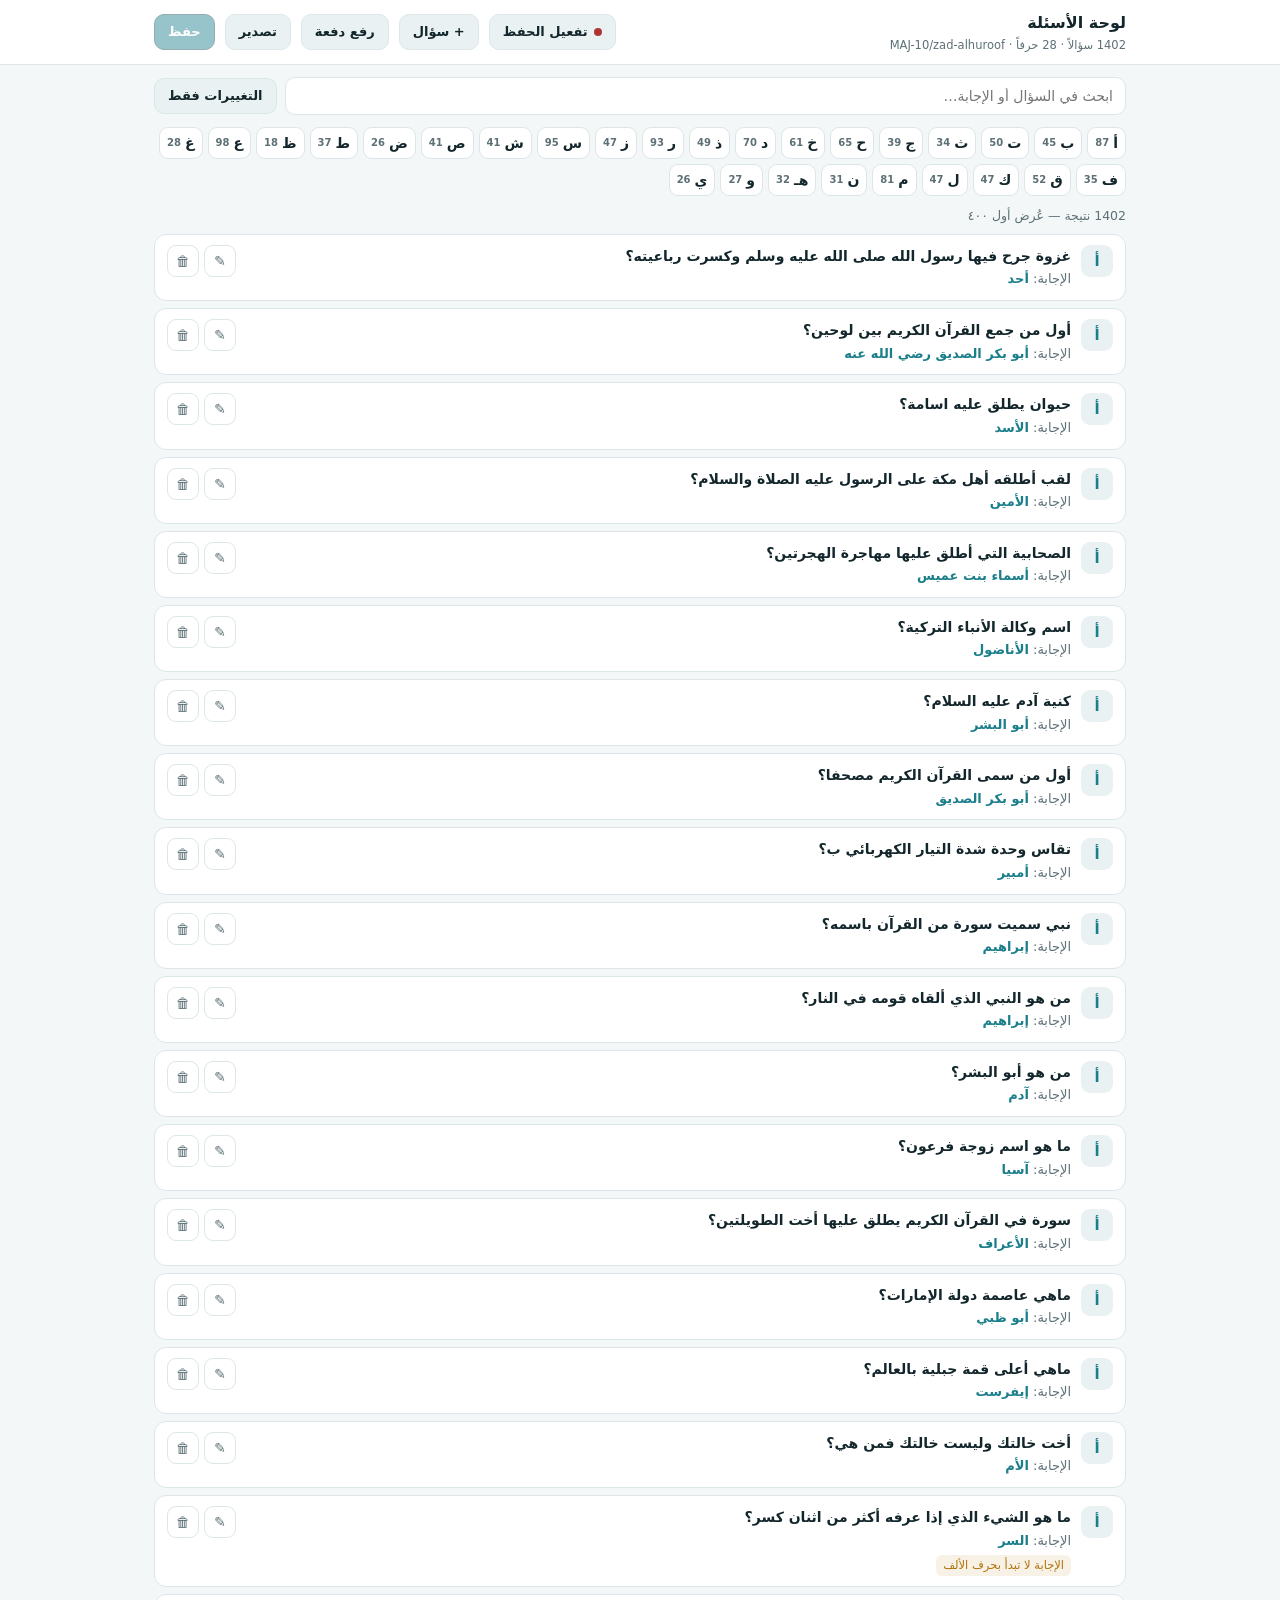
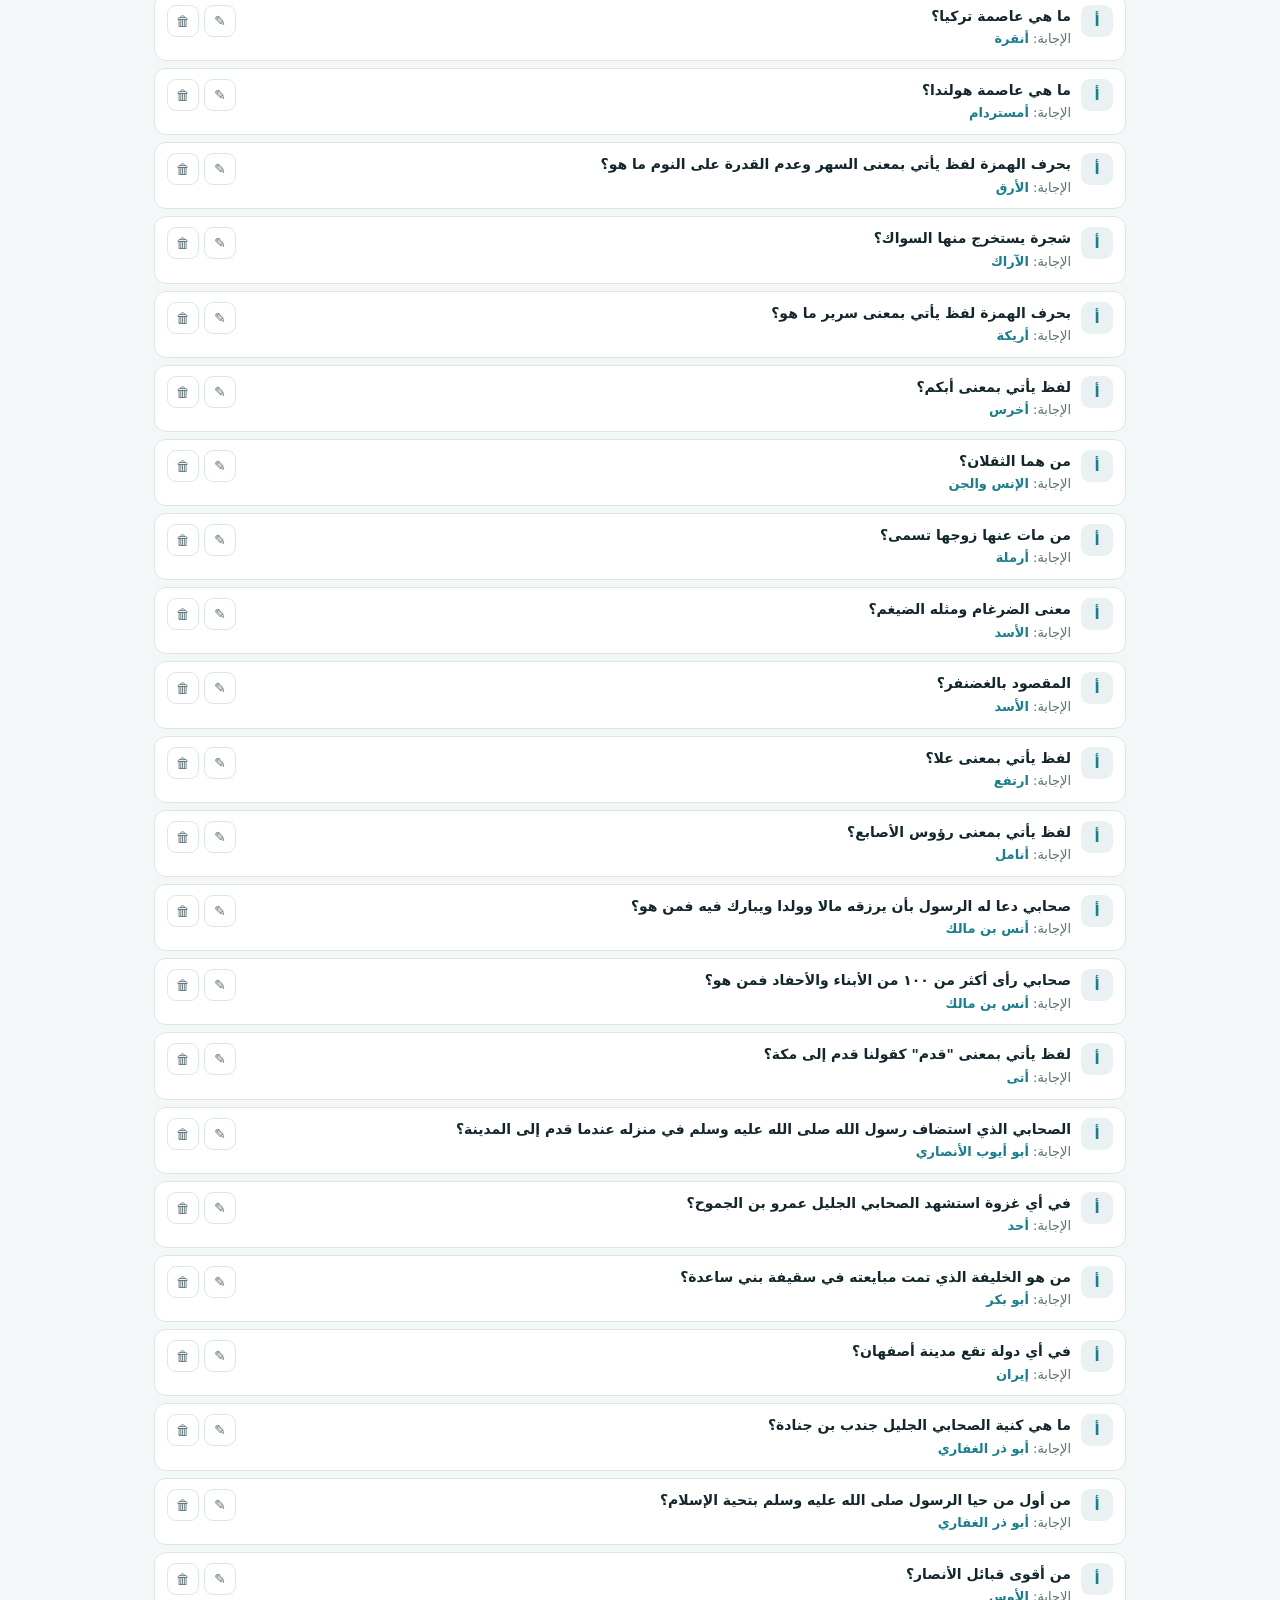
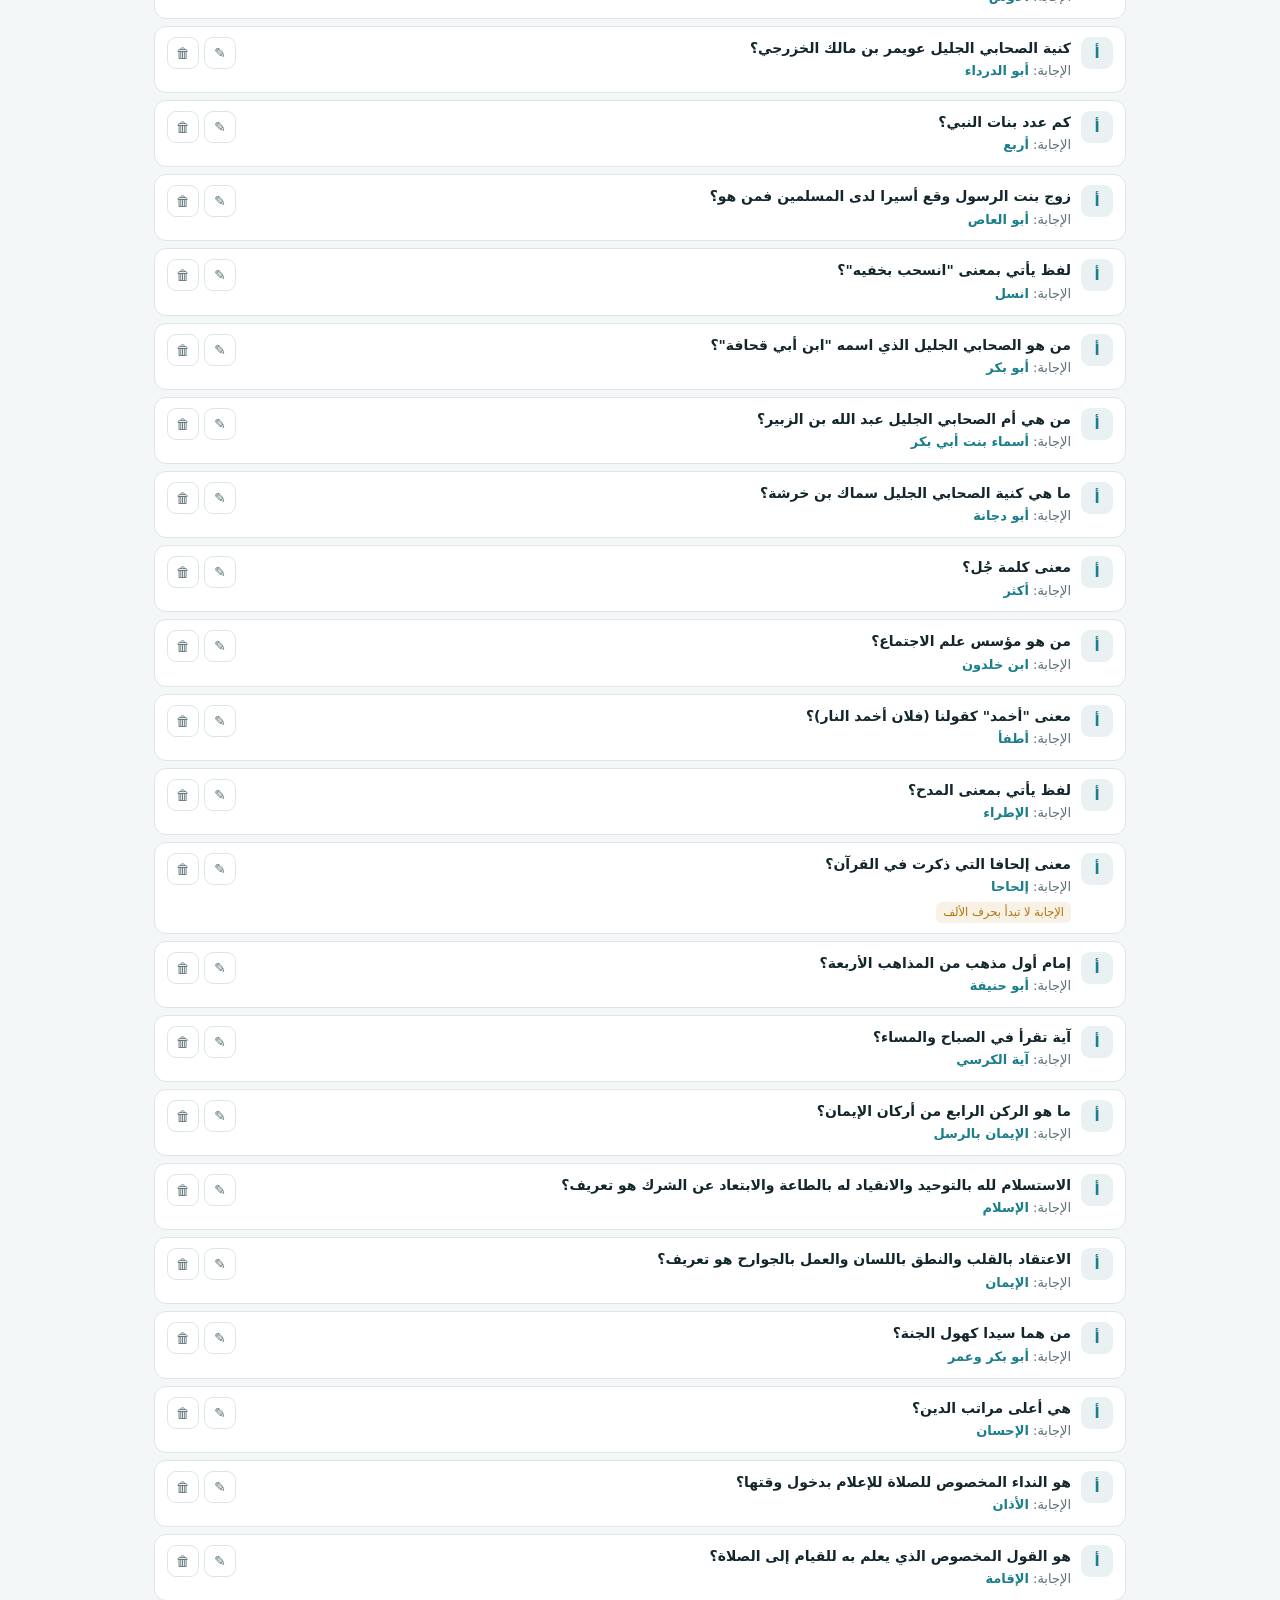
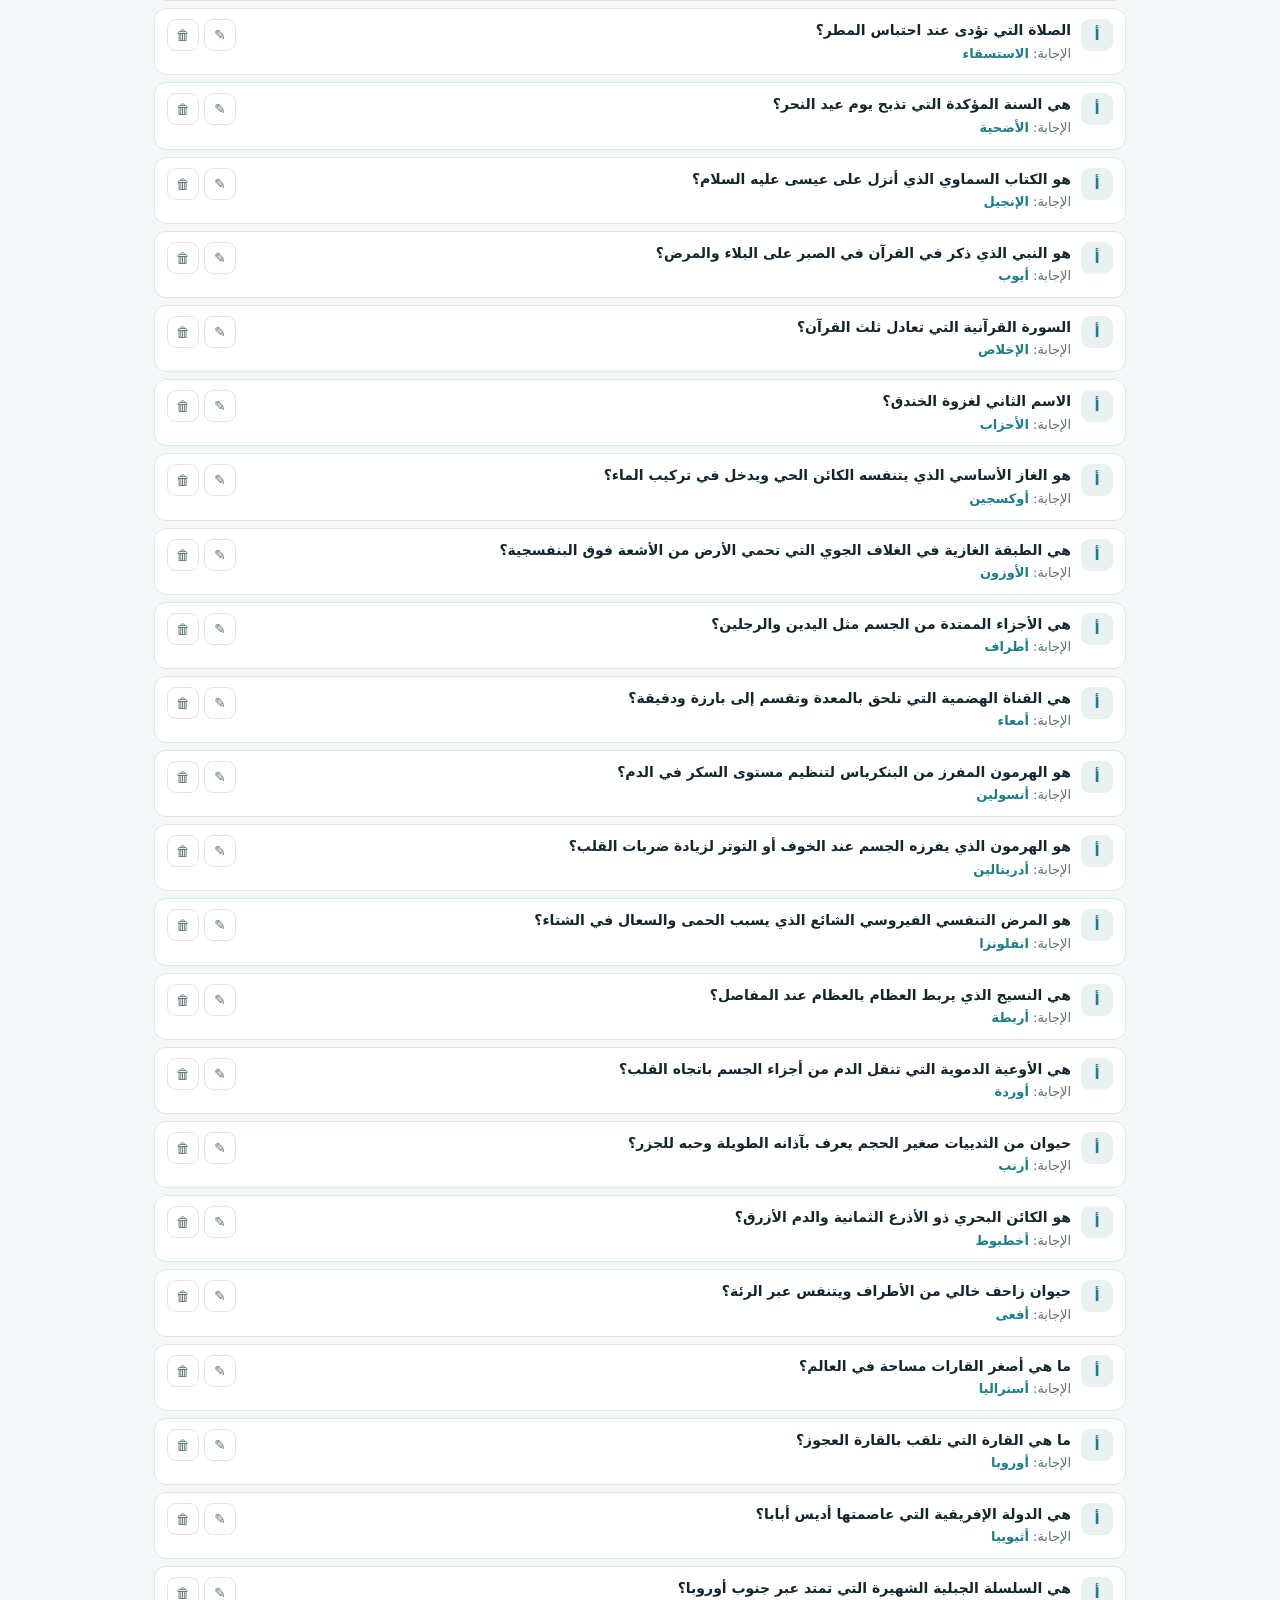
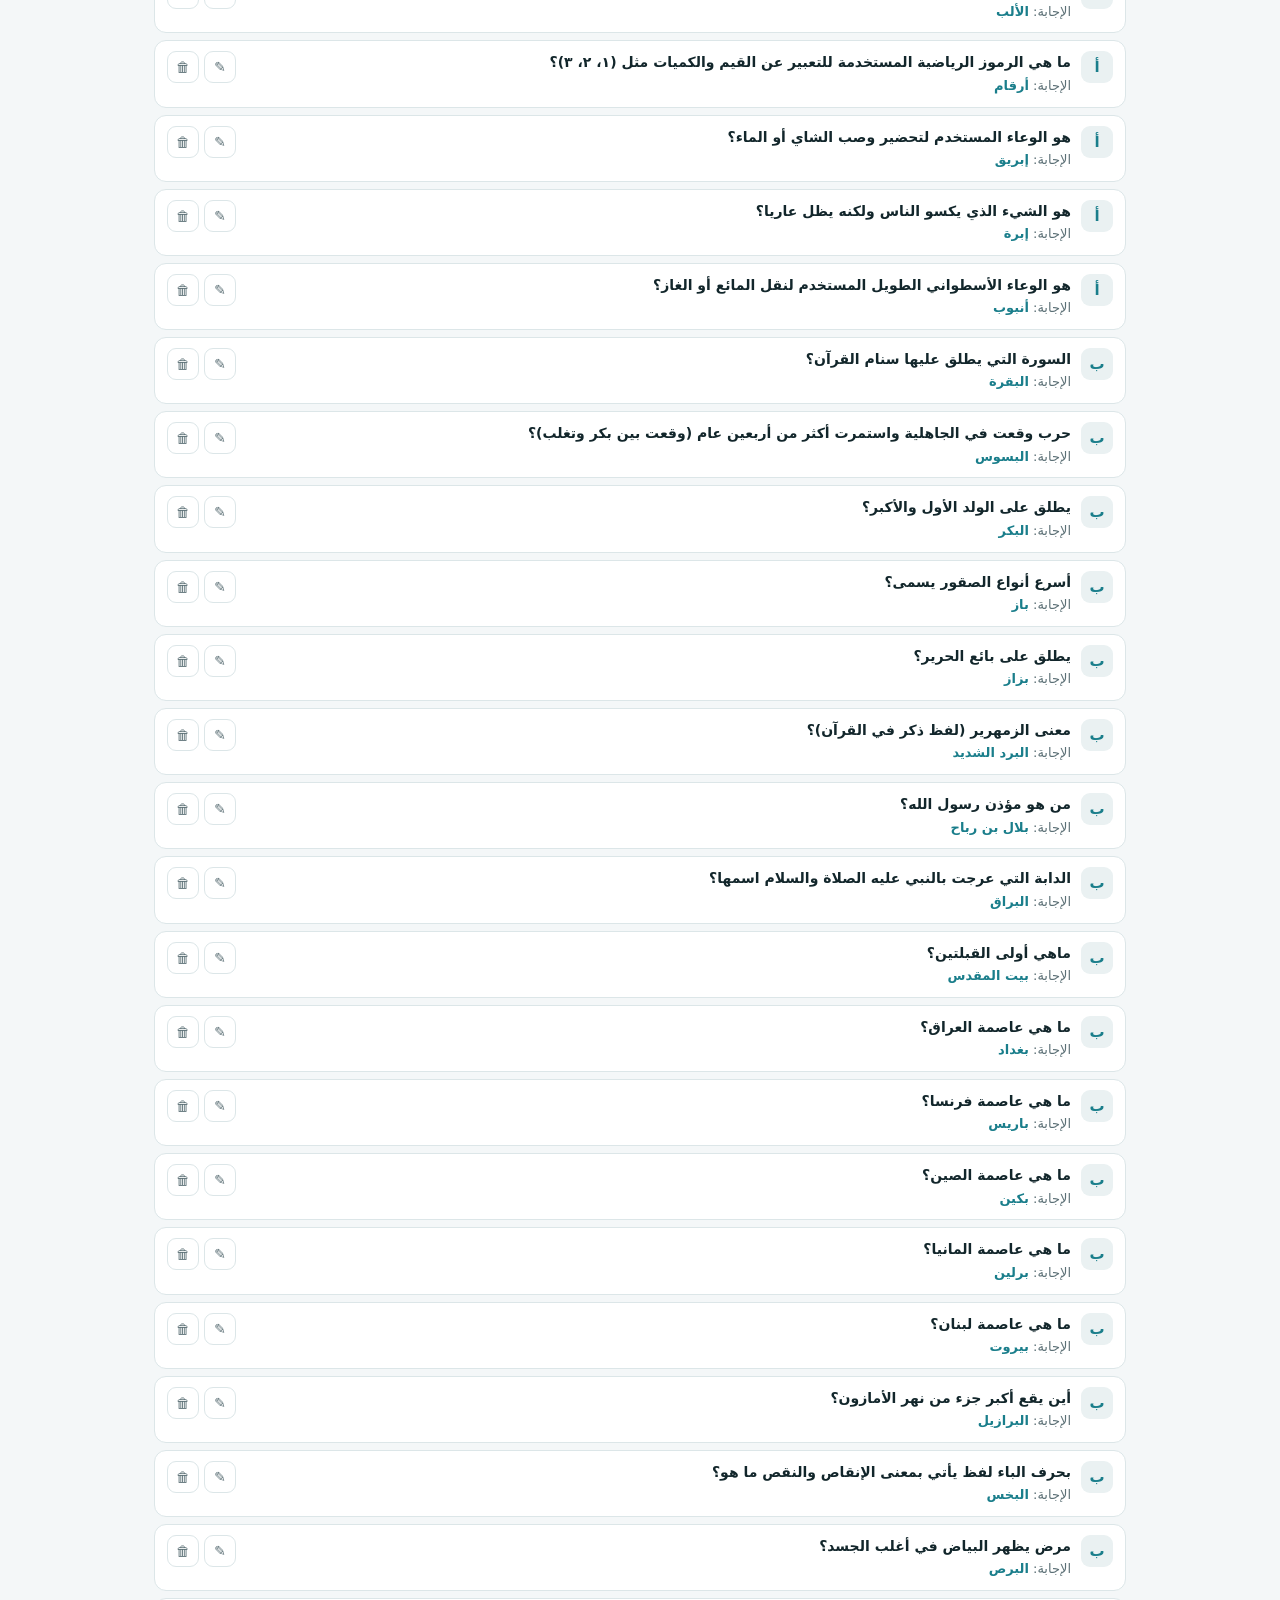
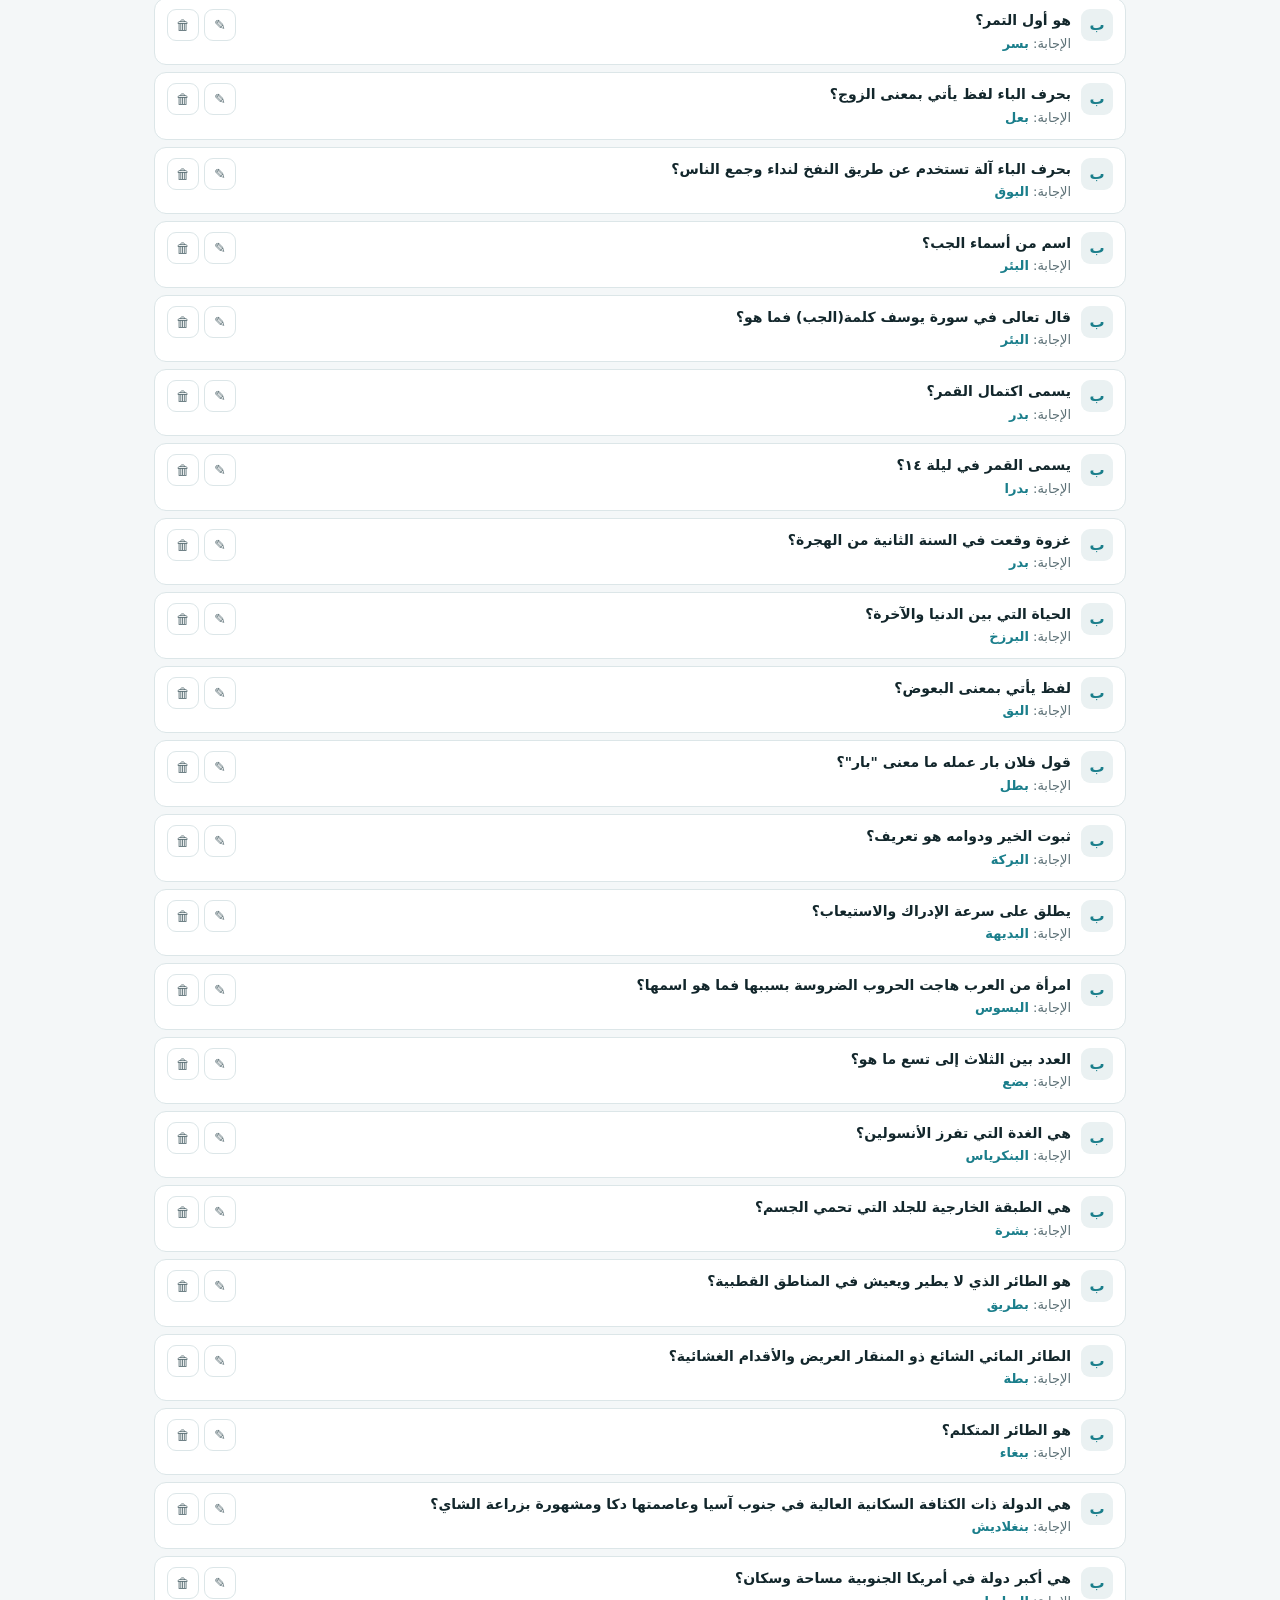
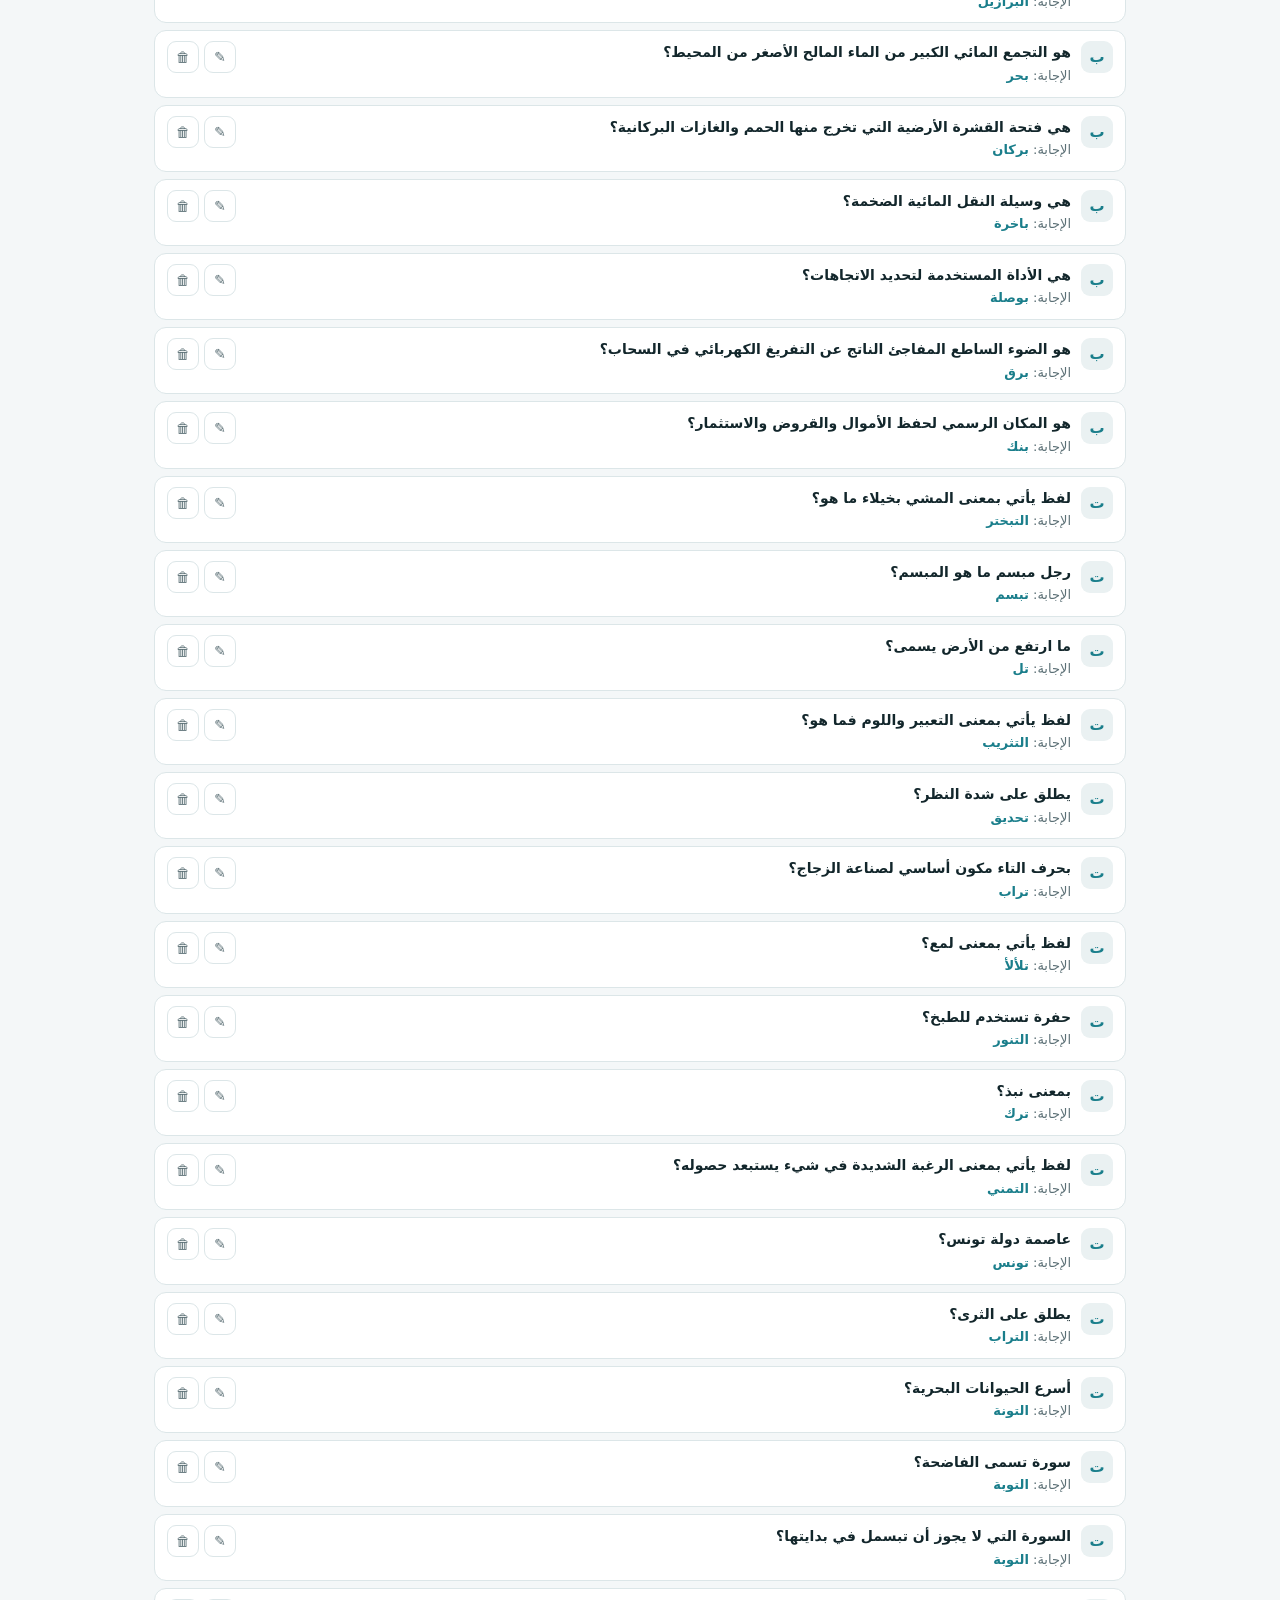
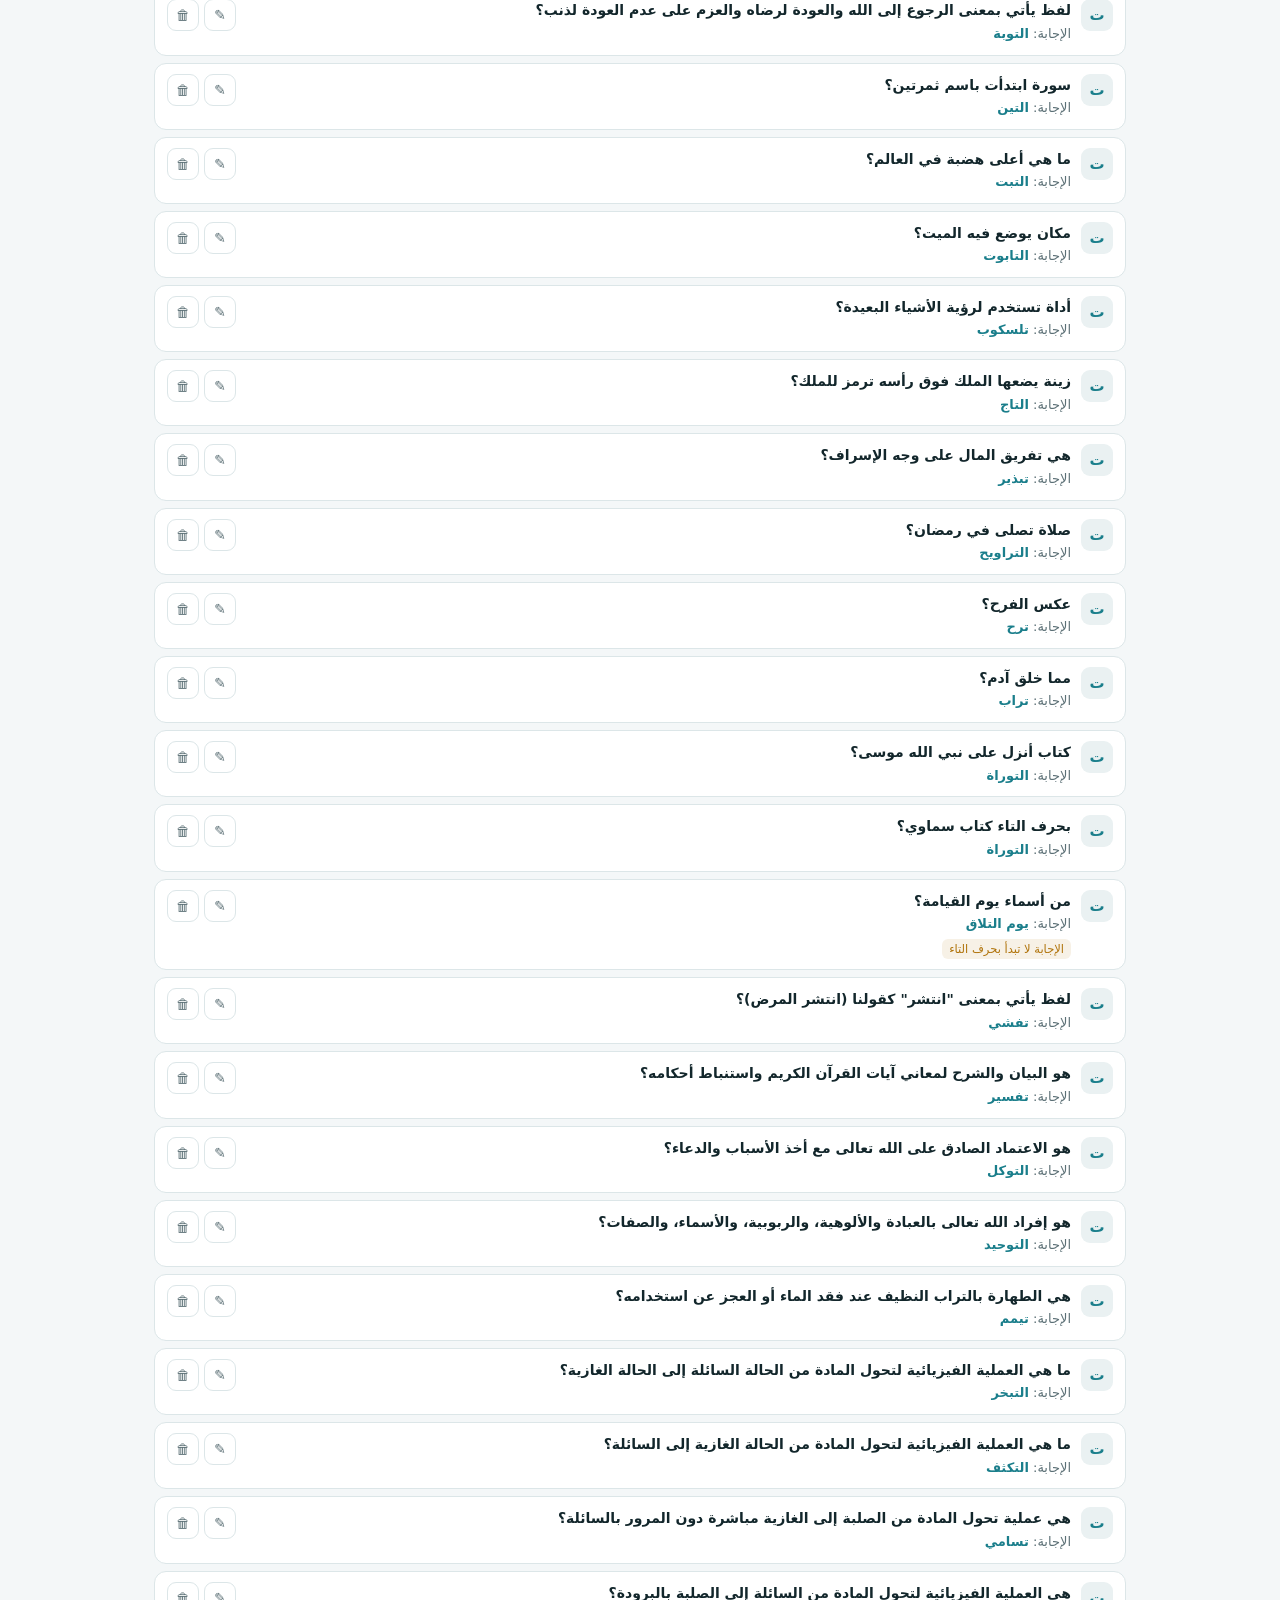
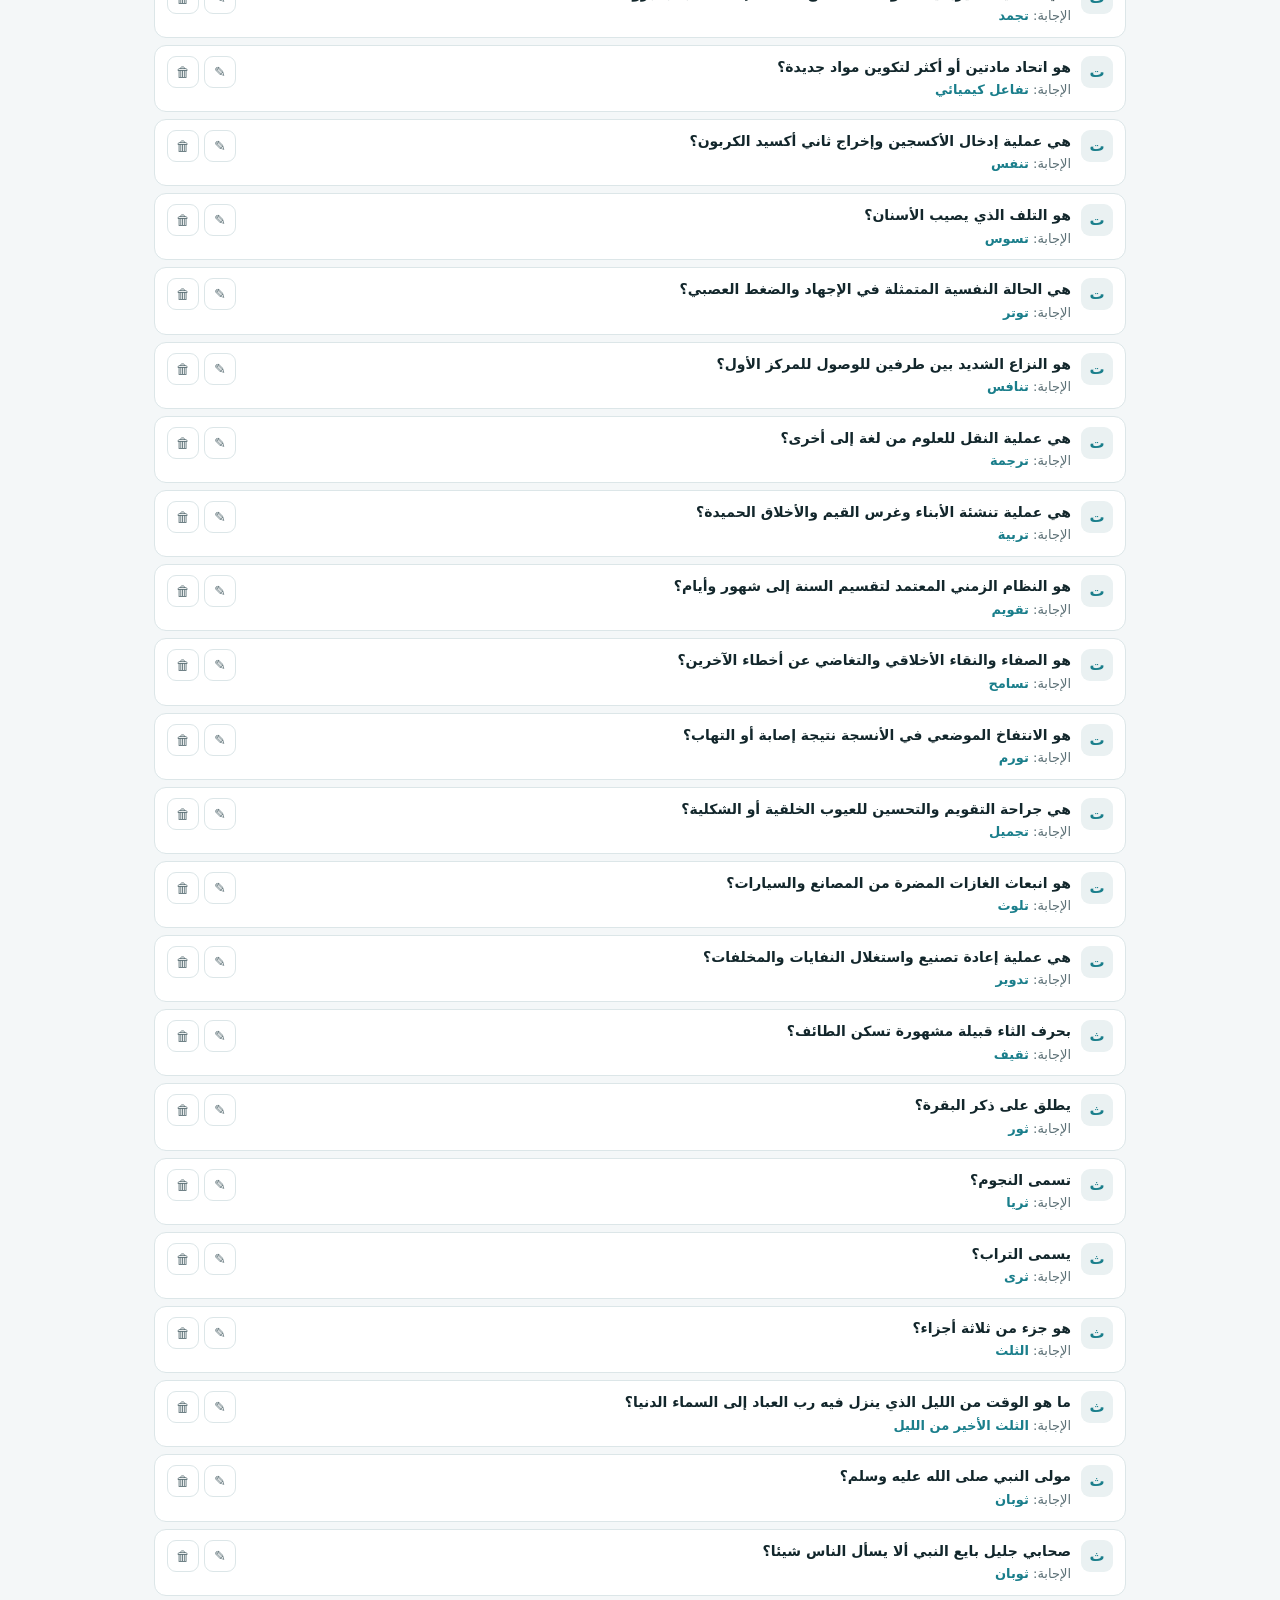
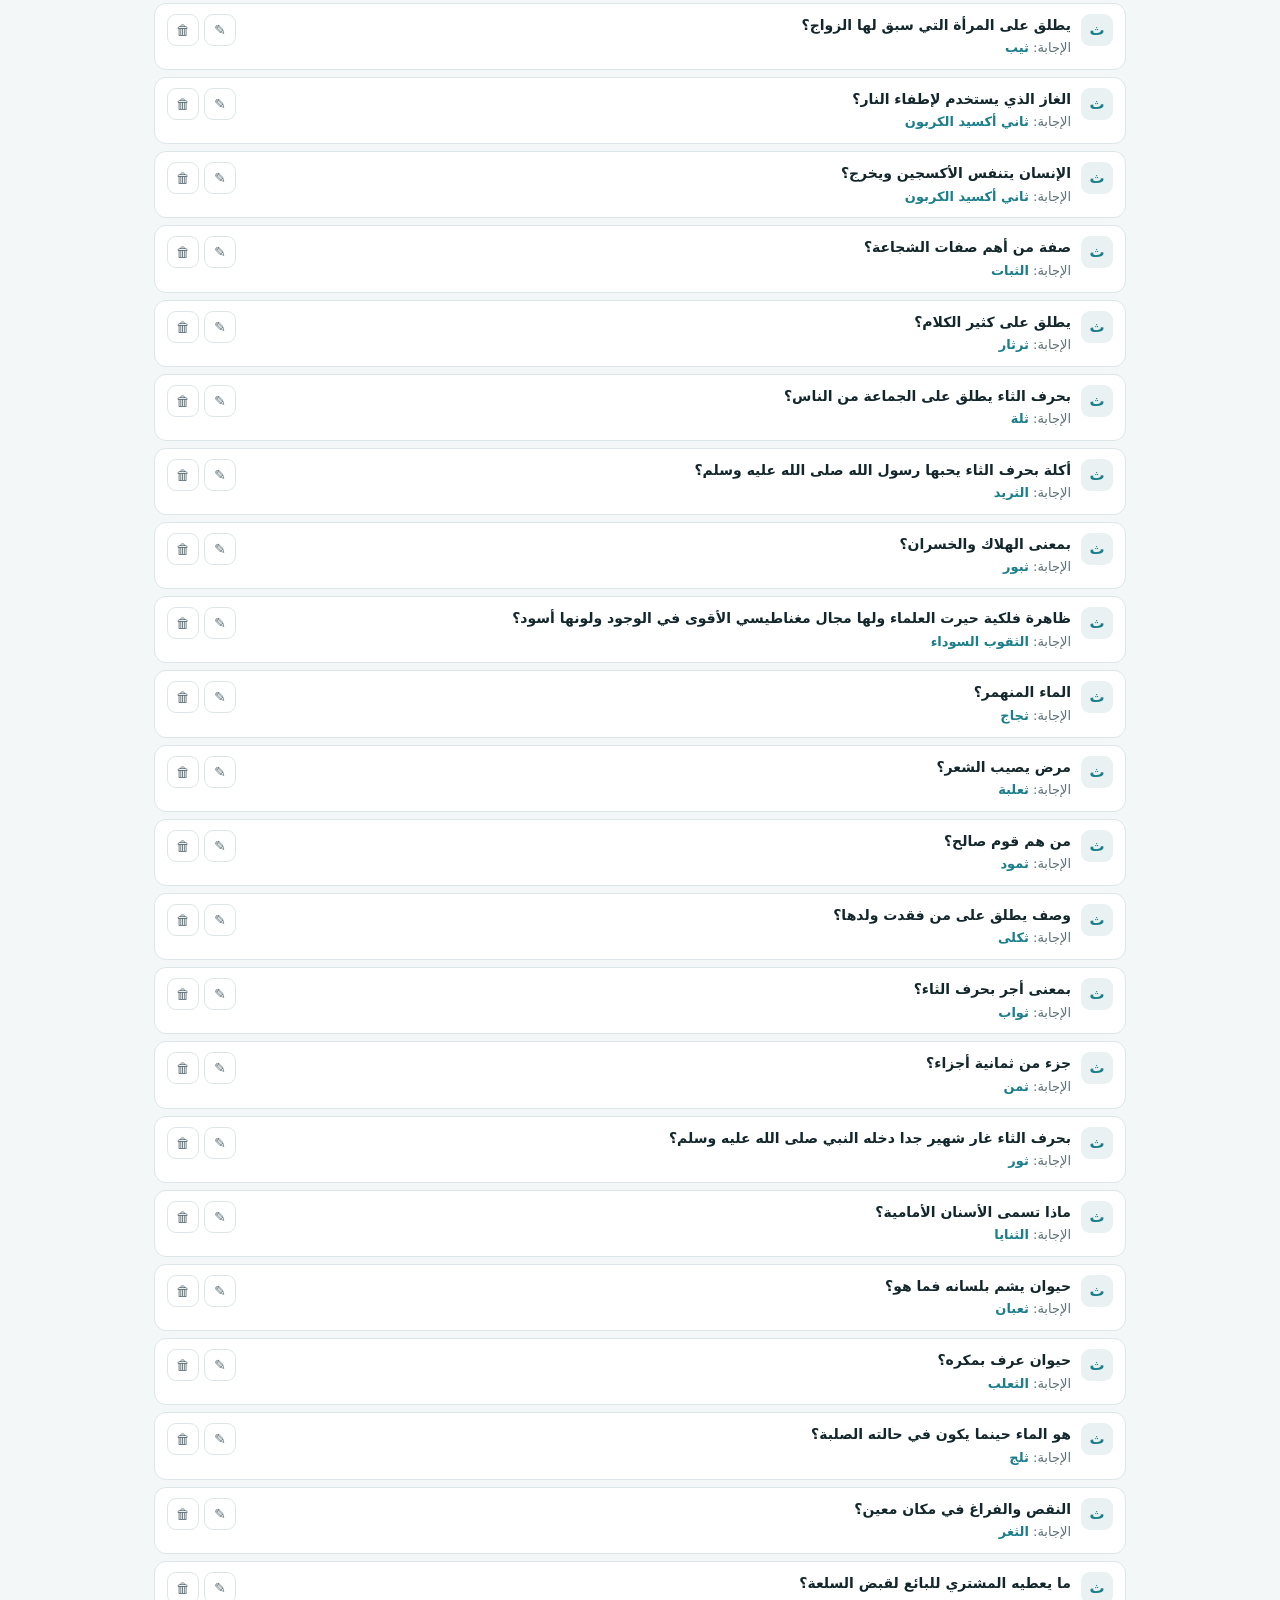
==== admin.html @ f1c8f458 "لوحة المشرفين: تحرير البنك وحفظه مباشرة من المتصفح admin.html صفحة ساكنة تفتح البنك للبحث والتعديل و" ====
<!DOCTYPE html>
<html lang="ar" dir="rtl">
<head>
<meta charset="utf-8">
<meta name="viewport" content="width=device-width, initial-scale=1, viewport-fit=cover">
<meta name="robots" content="noindex, nofollow">
<title>لوحة الأسئلة — زاد الحروف</title>
<link rel="icon" href="icon-180.png">
<style>
:root{
  --ui:"IBM Plex Sans Arabic","Segoe UI",system-ui,"Tahoma",sans-serif;
  --teal:#1A7E8B; --teal-d:#0F4A53; --lime:#B6C92F; --red:#AF3534; --amber:#B0730A;
  --bg:#F4F7F8; --card:#FFFFFF; --ink:#12262B; --soft:#5C7076; --line:#DCE6E8;
  --chip:#EAF1F2;
}
@media (prefers-color-scheme:dark){:root{
  --bg:#0C2228; --card:#123039; --ink:#EAF4F5; --soft:#9FB8BD; --line:#1F444F; --chip:#173A44;
}}
*{box-sizing:border-box}
body{margin:0;font-family:var(--ui);background:var(--bg);color:var(--ink);font-size:14px;line-height:1.6}
button,input,select,textarea{font-family:inherit;font-size:inherit;color:inherit}
button{cursor:pointer}
.wrap{max-width:1000px;margin:0 auto;padding:0 14px}

/* ── الشريط العلوي ── */
.top{position:sticky;top:0;z-index:10;background:var(--card);border-bottom:1px solid var(--line)}
.top .wrap{display:flex;align-items:center;gap:10px;flex-wrap:wrap;padding-block:10px}
.ttl{font-size:16px;font-weight:700;margin-inline-end:auto}
.ttl small{display:block;font-size:11.5px;font-weight:400;color:var(--soft)}
.btn{display:inline-flex;align-items:center;gap:6px;height:36px;padding:0 13px;border-radius:10px;
  border:1px solid var(--line);background:var(--chip);color:var(--ink);font-size:13px;font-weight:600}
.btn:hover{border-color:var(--teal)}
.btn:disabled{opacity:.45;cursor:default;border-color:var(--line)}
.btn.pri{background:var(--teal);border-color:var(--teal-d);color:#fff}
.btn.dan{background:transparent;border-color:var(--red);color:var(--red)}
.dot{width:8px;height:8px;border-radius:50%;background:var(--red);flex:none}
.dot.on{background:var(--lime)}

/* ── أدوات البحث ── */
.tools{display:flex;gap:8px;flex-wrap:wrap;align-items:center;padding-block:12px}
.search{flex:1;min-width:200px;height:38px;padding:0 12px;border-radius:10px;
  border:1px solid var(--line);background:var(--card)}
.letters{display:flex;flex-wrap:wrap;gap:5px;padding-bottom:10px}
.lt{min-width:36px;height:32px;padding:0 7px;border-radius:9px;border:1px solid var(--line);
  background:var(--card);font-size:14px;font-weight:600;display:inline-flex;
  align-items:center;justify-content:center;gap:4px}
.lt b{font-size:10px;font-weight:600;color:var(--soft)}
.lt.on{background:var(--teal);border-color:var(--teal-d);color:#fff}
.lt.on b{color:#D6EEF1}

/* ── القائمة ── */
.count{color:var(--soft);font-size:12.5px;padding-bottom:8px}
.row{display:flex;gap:10px;align-items:flex-start;background:var(--card);border:1px solid var(--line);
  border-radius:12px;padding:10px 12px;margin-bottom:7px}
.row.new{border-color:var(--lime);box-shadow:inset 3px 0 0 var(--lime)}
.row.edited{border-color:var(--amber);box-shadow:inset 3px 0 0 var(--amber)}
.badge{flex:none;width:32px;height:32px;border-radius:9px;background:var(--chip);
  display:grid;place-items:center;font-size:15px;font-weight:700;color:var(--teal)}
.qa{flex:1;min-width:0}
.qa .q{font-weight:600;word-wrap:break-word}
.qa .a{color:var(--soft);font-size:13px;margin-top:2px}
.qa .a b{color:var(--teal);font-weight:600}
.warn{display:inline-block;margin-top:4px;font-size:11.5px;color:var(--amber);
  background:rgba(176,115,10,.1);border-radius:6px;padding:1px 7px}
.acts{flex:none;display:flex;gap:5px}
.ico{width:32px;height:32px;border-radius:9px;border:1px solid var(--line);background:transparent;
  display:grid;place-items:center;color:var(--soft)}
.ico:hover{color:var(--teal);border-color:var(--teal)}
.ico.d:hover{color:var(--red);border-color:var(--red)}
.empty{text-align:center;color:var(--soft);padding:40px 0}

/* ── النوافذ ── */
.modal{position:fixed;inset:0;z-index:40;display:grid;place-items:center;padding:16px;
  background:rgba(6,24,29,.6)}
.modal[hidden]{display:none}
.box{width:min(560px,100%);max-height:88vh;overflow:auto;background:var(--card);
  border-radius:16px;padding:18px;border:1px solid var(--line)}
.box h2{margin:0 0 14px;font-size:16px}
.fld{margin-bottom:12px}
.fld label{display:block;font-size:12.5px;font-weight:600;color:var(--soft);margin-bottom:5px}
.fld input,.fld select,.fld textarea{width:100%;padding:9px 11px;border-radius:10px;
  border:1px solid var(--line);background:var(--bg)}
.fld textarea{min-height:120px;resize:vertical;font-size:13px;line-height:1.7}
.msg{font-size:12.5px;border-radius:9px;padding:8px 11px;margin-bottom:12px}
.msg.err{color:var(--red);background:rgba(175,53,52,.1)}
.msg.warn{color:var(--amber);background:rgba(176,115,10,.1)}
.msg.ok{color:var(--teal);background:rgba(26,126,139,.1)}
.msg.note{color:var(--soft);background:var(--chip)}
.msg[hidden]{display:none}
.foot{display:flex;gap:8px;justify-content:flex-start;margin-top:16px}
.foot .grow{margin-inline-end:auto}
code{background:var(--chip);padding:1px 5px;border-radius:5px;font-size:12px;
  font-family:ui-monospace,Consolas,monospace}
a{color:var(--teal)}
ol,ul{margin:0;padding-inline-start:20px}
li{margin-bottom:5px}
table{width:100%;border-collapse:collapse;font-size:12.5px}
th,td{text-align:start;padding:5px 7px;border-bottom:1px solid var(--line);vertical-align:top}
th{color:var(--soft);font-weight:600}
tr.bad td{color:var(--red)}
tr.dup td{color:var(--amber)}
.scroll{max-height:260px;overflow:auto;border:1px solid var(--line);border-radius:10px}
</style>
</head>
<body>

<header class="top">
  <div class="wrap">
    <div class="ttl">لوحة الأسئلة<small id="stats">…</small></div>
    <button class="btn" id="bKey"><span class="dot" id="keyDot"></span><span id="keyTxt">المفتاح</span></button>
    <button class="btn" id="bNew">+ سؤال</button>
    <button class="btn" id="bImp">رفع دفعة</button>
    <button class="btn" id="bExp">تصدير</button>
    <button class="btn pri" id="bSave" disabled>حفظ</button>
  </div>
</header>

<main class="wrap">
  <div class="tools">
    <input class="search" id="q" type="search" placeholder="ابحث في السؤال أو الإجابة…" autocomplete="off">
    <button class="btn" id="bOnly">التغييرات فقط</button>
  </div>
  <div class="letters" id="letters"></div>
  <div class="count" id="count"></div>
  <div id="list"></div>
</main>

<!-- تحرير / إضافة -->
<div class="modal" id="mEdit" hidden><div class="box">
  <h2 id="edTitle">سؤال جديد</h2>
  <div class="msg err" id="edErr" hidden></div>
  <div class="msg warn" id="edWarn" hidden></div>
  <div class="fld"><label for="edL">الحرف</label><select id="edL"></select></div>
  <div class="fld"><label for="edQ">السؤال</label><textarea id="edQ" style="min-height:76px"></textarea></div>
  <div class="fld"><label for="edA">الإجابة</label><input id="edA" type="text"></div>
  <div class="foot">
    <button class="btn pri" id="edOk">حفظ في اللوحة</button>
    <button class="btn" id="edNo">إلغاء</button>
  </div>
</div></div>

<!-- رفع دفعة -->
<div class="modal" id="mImp" hidden><div class="box">
  <h2>رفع دفعة أسئلة</h2>
  <div class="msg note">
    الصق من إكسل أو جداول جوجل مباشرة، أو ارفع ملف CSV. عمودان
    (<b>السؤال</b> ثم <b>الإجابة</b>) ويُستنتج الحرف من أول الإجابة،
    أو ثلاثة أعمدة يكون أولها <b>الحرف</b>.
  </div>
  <div class="fld"><input id="impFile" type="file" accept=".csv,.tsv,.txt"></div>
  <div class="fld"><label for="impTxt">أو الصق هنا</label><textarea id="impTxt"
    placeholder="ما أكبر قارات العالم مساحةً؟&#9;آسيا"></textarea></div>
  <div class="msg err" id="impErr" hidden></div>
  <div id="impPrev"></div>
  <div class="foot">
    <button class="btn pri" id="impOk" disabled>أضف المقبولة</button>
    <button class="btn" id="impNo">إلغاء</button>
  </div>
</div></div>

<!-- المفتاح -->
<div class="modal" id="mKey" hidden><div class="box">
  <h2>تفعيل الحفظ</h2>
  <div class="msg note">
    اكتب اسمك والصق المفتاح الذي أرسله لك مسؤول الموقع. يُحفظان في هذا المتصفح
    وحده ولا تحتاج إعادتهما. واسمك يُوقَّع به كل تعديل تحفظه.
  </div>
  <div class="fld"><label for="keyName">اسمك</label>
    <input id="keyName" type="text" placeholder="مثلاً: أبو عبد الله" autocomplete="off"></div>
  <div class="fld"><label for="keyIn">المفتاح</label>
    <input id="keyIn" type="password" placeholder="github_pat_…" autocomplete="off"></div>
  <div class="msg" id="keyMsg" hidden></div>
  <details style="margin-bottom:12px">
    <summary style="cursor:pointer;font-weight:600;font-size:13px">
      لمسؤول الموقع: كيف أنشئ مفتاحاً لمشرف؟</summary>
    <ol style="margin-top:8px;font-size:12.5px;color:var(--soft)">
      <li>افتح <a href="https://github.com/settings/personal-access-tokens/new" target="_blank"
        rel="noopener">صفحة إنشاء مفتاح دقيق</a> من حسابك.</li>
      <li><b>Token name</b>: اسم المشرف، لتعرف أيّ مفتاح تلغي لاحقاً.</li>
      <li><b>Repository access</b> ← <b>Only select repositories</b> ←
        <code id="keyRepo">…</code> وحده.</li>
      <li><b>Permissions → Repository permissions → Contents</b> =
        <b>Read and write</b>. لا تعطِه شيئاً غيرها.</li>
      <li><b>Generate token</b>، ثم أرسل الناتج للمشرف ليلصقه هنا مرة واحدة.</li>
    </ol>
    <p style="font-size:12.5px;color:var(--soft);margin:8px 0 0">
      أنشئ مفتاحاً مستقلاً لكل مشرف، فتلغي مفتاح واحد دون أن تعطّل البقية.
      والإلغاء من نفس الصفحة في أي وقت.</p>
  </details>
  <div class="foot">
    <button class="btn pri" id="keyOk">تحقّق واحفظ</button>
    <button class="btn dan grow" id="keyDel">امسح</button>
    <button class="btn" id="keyNo">إغلاق</button>
  </div>
</div></div>

<!-- الحفظ -->
<div class="modal" id="mSave" hidden><div class="box">
  <h2>حفظ التغييرات</h2>
  <div id="saveList"></div>
  <div class="fld" style="margin-top:12px"><label for="saveMsg">وصف التعديل</label>
    <input id="saveMsg" type="text"></div>
  <div class="msg" id="saveMsgBox" hidden></div>
  <div class="foot">
    <button class="btn pri" id="saveOk">ارفع إلى GitHub</button>
    <button class="btn" id="saveNo">إلغاء</button>
  </div>
</div></div>

<script>
'use strict';

/* ══════════ إعداد ══════════
   يُستنتج المستودع من رابط الصفحة، ويعمل كما هو لو نُسخ المشروع لحساب آخر. */
const REPO = (() => {
  const h = location.hostname, seg = location.pathname.split('/').filter(Boolean);
  if (h.endsWith('.github.io')) {
    const owner = h.slice(0, -'.github.io'.length);
    return { owner, repo: seg.length && !seg[0].endsWith('.html') ? seg[0] : h, branch: 'main' };
  }
  return { owner: 'MAJ-10', repo: 'zad-alhuroof', branch: 'main' };   // تجربة محلية
})();
const SLUG = REPO.owner + '/' + REPO.repo;

const JSON_PATH = 'zad-alhuroof-questions.json';
const HTML_PATH = 'index.html';
const SW_PATH   = 'sw.js';
const BEGIN = '/* ══ بنك الأسئلة ══ مولَّد من zad-alhuroof-questions.json — لا تعدّله هنا */';
const END   = '/* ══ نهاية بنك الأسئلة ══ */';

const L = ['ا','ب','ت','ث','ج','ح','خ','د','ذ','ر','ز','س','ش','ص','ض','ط','ظ','ع','غ','ف','ق','ك','ل','م','ن','ه','و','ي'];
const SHOW = { 'ا':'أ', 'ه':'هـ' };
const NAMES = {'ا':'الألف','ب':'الباء','ت':'التاء','ث':'الثاء','ج':'الجيم','ح':'الحاء','خ':'الخاء','د':'الدال','ذ':'الذال','ر':'الراء','ز':'الزاي','س':'السين','ش':'الشين','ص':'الصاد','ض':'الضاد','ط':'الطاء','ظ':'الظاء','ع':'العين','غ':'الغين','ف':'الفاء','ق':'القاف','ك':'الكاف','ل':'اللام','م':'الميم','ن':'النون','ه':'الهاء','و':'الواو','ي':'الياء'};
const disp = x => SHOW[x] || x;
const $ = s => document.querySelector(s);
const esc = s => s.replace(/[&<>"]/g, c => ({'&':'&amp;','<':'&lt;','>':'&gt;','"':'&quot;'}[c]));

/* تمييز العدد في العربية: مفرد ومثنّى وجمع قلّة وتمييز منصوب */
function plural(n, one, two, few, many) {
  if (n === 1) return one;
  if (n === 2) return two;
  if (n >= 3 && n <= 10) return n + ' ' + few;
  return n + ' ' + many;
}
const nQ = n => plural(n, 'سؤال واحد', 'سؤالان', 'أسئلة', 'سؤالاً');
const nR = n => plural(n, 'نتيجة واحدة', 'نتيجتان', 'نتائج', 'نتيجة');

/* ══════════ الحالة ══════════ */
const st = {
  data: null,          // البنك كما هو معروض
  baseSha: null,       // بصمة الملف على GitHub عند التحميل
  baseline: '',        // نصّ البنك عند التحميل، لمعرفة ما تغيّر
  origin: new Map(),   // الصيغة الأصلية لكل سؤال، لتمييز المعدَّل
  filter: null,        // الحرف المختار
  onlyCh: false,
  editing: null,       // { L, item } أو null للإضافة
  imported: []
};

/* ══════════ أدوات عربية ══════════ */
const NORM = { 'أ':'ا','إ':'ا','آ':'ا','ٱ':'ا','ة':'ه','ى':'ي' };
const bare = s => s.replace(/[ً-ْٰ]/g, '').replace(/[أإآٱةى]/g, c => NORM[c]);
/* الحرف المتوقَّع من الإجابة: أول حرف بعد تجاهل «ال» والأقواس */
function firstLetter(a) {
  const t = bare(a.trim().replace(/^[«"“(]+/, '')).replace(/^ال/, '');
  return t[0] || '';
}

/* ══════════ تحميل ══════════ */
async function load() {
  const r = await fetch(JSON_PATH + '?t=' + Date.now(), { cache: 'no-store' });
  if (!r.ok) throw new Error('تعذّر تحميل بنك الأسئلة (' + r.status + ')');
  st.data = await r.json();
  st.baseline = JSON.stringify(st.data);
  st.origin = new Map();
  for (const g of st.data) for (const it of g.items) st.origin.set(it, { L: g.letter, q: it.q, a: it.a });
  st.baseSha = null;
  draw();
}

const group = x => st.data.find(g => g.letter === x);
const total = () => st.data.reduce((n, g) => n + g.items.length, 0);
const changed = () => JSON.stringify(st.data) !== st.baseline;

/* حال كل سؤال: جديد أو معدَّل أو كما هو */
function stateOf(Lx, it) {
  const o = st.origin.get(it);
  if (!o) return 'new';
  return (o.q !== it.q || o.a !== it.a || o.L !== Lx) ? 'edited' : '';
}

/* ══════════ العرض ══════════ */
function draw() {
  $('#stats').textContent = nQ(total()) + ' · ' + st.data.length + ' حرفاً · ' + SLUG;
  const g = $('#letters');
  g.innerHTML = L.map(x => {
    const n = (group(x) || { items: [] }).items.length;
    return '<button class="lt' + (st.filter === x ? ' on' : '') + '" data-l="' + x + '">' +
           disp(x) + '<b>' + n + '</b></button>';
  }).join('');
  g.querySelectorAll('.lt').forEach(b => b.onclick = () => {
    st.filter = st.filter === b.dataset.l ? null : b.dataset.l;
    draw();
  });
  list();
  const n = countChanges();
  $('#bSave').disabled = !n;
  $('#bSave').textContent = n ? 'حفظ (' + n + ')' : 'حفظ';
  $('#bOnly').classList.toggle('pri', st.onlyCh);
}

function rows() {
  const term = bare($('#q').value.trim().toLowerCase());
  const out = [];
  for (const gr of st.data) {
    if (st.filter && gr.letter !== st.filter) continue;
    for (const it of gr.items) {
      const stt = stateOf(gr.letter, it);
      if (st.onlyCh && !stt) continue;
      if (term && !bare((it.q + ' ' + it.a).toLowerCase()).includes(term)) continue;
      out.push({ L: gr.letter, it, stt });
    }
  }
  return out;
}

function list() {
  const rs = rows(), box = $('#list');
  $('#count').textContent = nR(rs.length) + (rs.length > 400 ? ' — عُرض أول ٤٠٠' : '');
  if (!rs.length) { box.innerHTML = '<div class="empty">لا نتائج</div>'; return; }
  box.innerHTML = rs.slice(0, 400).map((r, i) => {
    const bad = firstLetter(r.it.a) !== r.L;
    return '<div class="row ' + r.stt + '" data-i="' + i + '">' +
      '<div class="badge">' + disp(r.L) + '</div>' +
      '<div class="qa"><div class="q">' + esc(r.it.q) + '</div>' +
      '<div class="a">الإجابة: <b>' + esc(r.it.a) + '</b></div>' +
      (bad ? '<span class="warn">الإجابة لا تبدأ بحرف ' + NAMES[r.L] + '</span>' : '') +
      '</div><div class="acts">' +
      '<button class="ico e" title="تعديل">✎</button>' +
      '<button class="ico d" title="حذف">🗑</button>' +
      '</div></div>';
  }).join('');
  const shown = rs.slice(0, 400);
  box.querySelectorAll('.row').forEach(el => {
    const r = shown[+el.dataset.i];
    el.querySelector('.e').onclick = () => openEdit(r.L, r.it);
    el.querySelector('.d').onclick = () => del(r.L, r.it);
  });
}

function countChanges() { return diff().length; }

/* قائمة ما تغيّر، للمراجعة ولرسالة الكوميت */
function diff() {
  const out = [];
  const alive = new Set();
  for (const gr of st.data) for (const it of gr.items) {
    alive.add(it);
    const s = stateOf(gr.letter, it);
    if (s === 'new') out.push({ t: 'إضافة', L: gr.letter, q: it.q, a: it.a });
    else if (s === 'edited') {
      const o = st.origin.get(it);
      out.push({ t: 'تعديل', L: gr.letter, q: it.q, a: it.a, was: o });
    }
  }
  for (const [it, o] of st.origin) if (!alive.has(it)) out.push({ t: 'حذف', L: o.L, q: o.q, a: o.a });
  return out;
}

/* ══════════ تحرير ══════════ */
function openEdit(Lx, it) {
  st.editing = it ? { L: Lx, item: it } : null;
  $('#edTitle').textContent = it ? 'تعديل سؤال' : 'سؤال جديد';
  $('#edL').innerHTML = L.map(x => '<option value="' + x + '">' + disp(x) + ' — ' + NAMES[x] + '</option>').join('');
  $('#edL').value = Lx || 'ا';
  $('#edQ').value = it ? it.q : '';
  $('#edA').value = it ? it.a : '';
  $('#edErr').hidden = $('#edWarn').hidden = true;
  $('#mEdit').hidden = false;
  $('#edQ').focus();
}

function checkEdit() {
  const Lx = $('#edL').value, q = $('#edQ').value.trim(), a = $('#edA').value.trim();
  if (!q) return { err: 'نصّ السؤال فارغ.' };
  if (!a) return { err: 'الإجابة فارغة.' };
  const cur = st.editing && st.editing.item;
  const dup = (group(Lx) || { items: [] }).items.find(x => x !== cur && bare(x.q.trim()) === bare(q));
  if (dup) return { err: 'هذا السؤال مكرّر في حرف ' + NAMES[Lx] + ' بإجابة «' + dup.a + '».' };
  const warn = firstLetter(a) !== Lx
    ? 'الإجابة «' + a + '» لا تبدأ بحرف ' + NAMES[Lx] + '. تأكّد أن هذا مقصود قبل الحفظ.'
    : null;
  return { Lx, q, a, warn };
}

$('#edOk').onclick = () => {
  const v = checkEdit();
  $('#edErr').hidden = !v.err;
  if (v.err) { $('#edErr').textContent = v.err; return; }
  if (v.warn && $('#edWarn').hidden) {           // التحذير يُعرض مرة ثم يُقبل
    $('#edWarn').textContent = v.warn + ' اضغط «حفظ» مرة أخرى للتأكيد.';
    $('#edWarn').hidden = false; return;
  }
  if (st.editing) {
    const { L: oldL, item } = st.editing;
    item.q = v.q; item.a = v.a;
    if (oldL !== v.Lx) {                          // نقل بين حرفين
      const from = group(oldL);
      from.items.splice(from.items.indexOf(item), 1);
      group(v.Lx).items.push(item);
    }
  } else {
    group(v.Lx).items.push({ q: v.q, a: v.a });
  }
  $('#mEdit').hidden = true;
  draw();
};
$('#edNo').onclick = () => { $('#mEdit').hidden = true; };
$('#bNew').onclick = () => openEdit(st.filter || 'ا', null);

function del(Lx, it) {
  if (!confirm('حذف هذا السؤال؟\n\n' + it.q + '\nالإجابة: ' + it.a)) return;
  const gr = group(Lx);
  gr.items.splice(gr.items.indexOf(it), 1);
  draw();
}

/* ══════════ رفع دفعة ══════════ */
function parseRows(text) {
  const lines = text.replace(/\r/g, '').split('\n').filter(l => l.trim());
  return lines.map(line => {
    let cells = line.includes('\t') ? line.split('\t') : splitCsv(line);
    cells = cells.map(c => c.trim().replace(/^"(.*)"$/s, '$1').trim());
    if (cells.length >= 3 && L.includes(bare(cells[0]))) return { L: bare(cells[0]), q: cells[1], a: cells[2] };
    if (cells.length >= 2) return { L: null, q: cells[0], a: cells[1] };
    return { L: null, q: cells[0] || '', a: '' };
  });
}
function splitCsv(line) {
  const out = []; let cur = '', qt = false;
  for (let i = 0; i < line.length; i++) {
    const c = line[i];
    if (c === '"') { if (qt && line[i + 1] === '"') { cur += '"'; i++; } else qt = !qt; }
    else if ((c === ',' || c === ';') && !qt) { out.push(cur); cur = ''; }
    else cur += c;
  }
  out.push(cur); return out;
}

function preview(text) {
  const raw = parseRows(text);
  const seen = new Set();
  st.imported = raw.map(r => {
    const q = (r.q || '').trim(), a = (r.a || '').trim();
    let Lx = r.L, why = '';
    if (!q || !a) why = 'سؤال أو إجابة فارغة';
    else {
      if (!Lx) { Lx = firstLetter(a); if (!L.includes(Lx)) why = 'تعذّر استنتاج الحرف من «' + a + '»'; }
      if (!why) {
        const key = Lx + '|' + bare(q);
        if (seen.has(key)) why = 'مكرّر داخل الدفعة';
        else if ((group(Lx) || { items: [] }).items.some(x => bare(x.q.trim()) === bare(q)))
          why = 'موجود في البنك';
        else seen.add(key);
      }
    }
    return { Lx, q, a, why, ok: !why };
  });
  const ok = st.imported.filter(x => x.ok).length;
  $('#impPrev').innerHTML =
    '<div class="msg ' + (ok ? 'ok' : 'warn') + '">' + nQ(ok) + ' مقبول من ' +
    st.imported.length + '</div><div class="scroll"><table><tr><th>الحرف</th><th>السؤال</th>' +
    '<th>الإجابة</th><th>الحال</th></tr>' +
    st.imported.map(x => '<tr class="' + (x.ok ? '' : (x.why.includes('مكرّر') || x.why.includes('موجود') ? 'dup' : 'bad')) + '">' +
      '<td>' + esc(x.Lx ? disp(x.Lx) : '—') + '</td><td>' + esc(x.q.slice(0, 70)) + '</td>' +
      '<td>' + esc(x.a.slice(0, 30)) + '</td><td>' + (x.ok ? '✓' : esc(x.why)) + '</td></tr>').join('') +
    '</table></div>';
  $('#impOk').disabled = !ok;
  $('#impOk').textContent = 'أضف ' + nQ(ok);
}

$('#bImp').onclick = () => {
  $('#impTxt').value = ''; $('#impPrev').innerHTML = ''; $('#impErr').hidden = true;
  $('#impOk').disabled = true; $('#impOk').textContent = 'أضف المقبولة';
  $('#mImp').hidden = false;
};
$('#impTxt').oninput = e => { if (e.target.value.trim()) preview(e.target.value); else $('#impPrev').innerHTML = ''; };
$('#impFile').onchange = async e => {
  const f = e.target.files[0]; if (!f) return;
  const t = await f.text();
  $('#impTxt').value = t; preview(t);
};
$('#impOk').onclick = () => {
  let n = 0;
  for (const x of st.imported) if (x.ok) { group(x.Lx).items.push({ q: x.q, a: x.a }); n++; }
  $('#mImp').hidden = true; draw();
  alert('أُضيف ' + nQ(n) + ' إلى اللوحة. اضغط «حفظ» للرفع.');
};
$('#impNo').onclick = () => { $('#mImp').hidden = true; };

/* ══════════ تصدير ══════════ */
$('#bExp').onclick = () => {
  const blob = new Blob([JSON.stringify(st.data, null, 4)], { type: 'application/json' });
  const a = document.createElement('a');
  a.href = URL.createObjectURL(blob); a.download = JSON_PATH;
  a.click(); setTimeout(() => URL.revokeObjectURL(a.href), 1000);
};

/* ══════════ المفتاح ══════════ */
const KEY = 'zh_gh_token', WHO = 'zh_editor';
const tok = () => { try { return localStorage.getItem(KEY) || ''; } catch (e) { return ''; } };
const who = () => { try { return localStorage.getItem(WHO) || ''; } catch (e) { return ''; } };
function keyState() {
  const has = !!tok();
  $('#keyDot').classList.toggle('on', has);
  $('#keyTxt').textContent = has ? (who() || 'مفعَّل') : 'تفعيل الحفظ';
}
$('#bKey').onclick = () => {
  $('#keyRepo').textContent = SLUG;
  $('#keyName').value = who(); $('#keyIn').value = ''; $('#keyMsg').hidden = true;
  $('#mKey').hidden = false;
  $('#keyName').focus();
};
$('#keyNo').onclick = () => { $('#mKey').hidden = true; };
$('#keyDel').onclick = () => {
  localStorage.removeItem(KEY); localStorage.removeItem(WHO);
  keyState(); $('#mKey').hidden = true;
};
$('#keyOk').onclick = async () => {
  const name = $('#keyName').value.trim(), t = $('#keyIn').value.trim();
  const box = $('#keyMsg'); box.hidden = false; box.className = 'msg err';
  if (!name) { box.textContent = 'اكتب اسمك ليُوقَّع به تعديلك.'; return; }
  if (!t) { box.textContent = 'الصق المفتاح أولاً.'; return; }
  box.className = 'msg note'; box.textContent = 'أتحقّق…';
  try {
    const r = await api('https://api.github.com/repos/' + SLUG, {}, t);
    if (!r.permissions || !r.permissions.push)
      throw new Error('هذا المفتاح لا يملك صلاحية الكتابة. اطلب من مسؤول الموقع مفتاحاً بصلاحية Contents: Read and write.');
    localStorage.setItem(KEY, t);
    localStorage.setItem(WHO, name);
    keyState();
    box.className = 'msg ok'; box.textContent = 'تمام يا ' + name + ' — الحفظ مفعَّل.';
    setTimeout(() => { $('#mKey').hidden = true; }, 1300);
  } catch (e) {
    box.className = 'msg err'; box.textContent = e.message;
  }
};

/* ══════════ GitHub ══════════ */
async function api(url, opt = {}, token) {
  const r = await fetch(url, Object.assign({}, opt, {
    headers: Object.assign({
      'Accept': 'application/vnd.github+json',
      'Authorization': 'Bearer ' + (token || tok()),
      'X-GitHub-Api-Version': '2022-11-28'
    }, opt.body ? { 'Content-Type': 'application/json' } : {})
  }));
  const txt = await r.text();
  const body = txt ? JSON.parse(txt) : {};
  if (!r.ok) {
    if (r.status === 401) throw new Error('المفتاح غير صالح أو انتهت مدّته.');
    if (r.status === 403) throw new Error('المفتاح لا يملك الصلاحية المطلوبة على ' + SLUG + '.');
    if (r.status === 404) throw new Error('لم يُعثر على ' + SLUG + '، أو المفتاح لا يراه.');
    throw new Error((body.message || r.status) + '');
  }
  return body;
}
const GH = 'https://api.github.com/repos/' + SLUG;

function b64(str) {                                  // UTF-8 → base64 بلا انفجار المكدّس
  const bytes = new TextEncoder().encode(str);
  let s = '';
  for (let i = 0; i < bytes.length; i += 0x8000) s += String.fromCharCode.apply(null, bytes.subarray(i, i + 0x8000));
  return btoa(s);
}
async function sha256(str) {
  const buf = await crypto.subtle.digest('SHA-256', new TextEncoder().encode(str));
  return [...new Uint8Array(buf)].map(b => b.toString(16).padStart(2, '0')).join('');
}

/* نفس ما يفعله build.py بالضبط */
function buildHtml(html, data) {
  const i = html.indexOf(BEGIN), j = html.indexOf(END);
  if (i < 0 || j < 0) throw new Error('لم أجد علامتي البنك في index.html.');
  return html.slice(0, i) + BEGIN + '\n' + 'const RAW = ' + JSON.stringify(data) + ';\n' +
         END + html.slice(j + END.length);
}
function buildSw(sw, version) {
  const re = /^const VERSION = '[^']*';(\s*\/\* ══ بصمة البناء ══ \*\/)$/m;
  if (!re.test(sw)) throw new Error('لم أجد سطر البصمة في sw.js.');
  return sw.replace(re, (m, tail) => "const VERSION = '" + version + "';" + tail);
}

/* قراءة خام لا بـbase64: واجهة المحتوى المُرمَّزة تتوقّف عند ميجابايت،
   وindex.html يكبر مع كل سؤال يُضاف. الخام يبلغ مئة ميجابايت. */
async function getFile(path) {
  const r = await fetch(GH + '/contents/' + path + '?ref=' + REPO.branch, {
    headers: {
      'Accept': 'application/vnd.github.raw',
      'Authorization': 'Bearer ' + tok(),
      'X-GitHub-Api-Version': '2022-11-28'
    }
  });
  if (!r.ok) throw new Error('تعذّرت قراءة ' + path + ' من المستودع (' + r.status + ').');
  return r.text();
}

async function commitAll(message) {
  /* ١. الوضع الحالي للفرع */
  const ref = await api(GH + '/git/ref/heads/' + REPO.branch);
  const head = ref.object.sha;
  const headCommit = await api(GH + '/git/commits/' + head);

  /* ٢. ابنِ الملفات الثلاثة من البنك الجديد — نفس ما يفعله build.py */
  const jsonTxt = JSON.stringify(st.data, null, 4);
  const htmlTxt = buildHtml(await getFile(HTML_PATH), st.data);
  const swTxt = buildSw(await getFile(SW_PATH), (await sha256(htmlTxt)).slice(0, 12));

  /* ٣. ارفع المحتوى ثم اصنع شجرة وكوميتاً */
  const files = [[JSON_PATH, jsonTxt], [HTML_PATH, htmlTxt], [SW_PATH, swTxt]];
  const tree = [];
  for (const [path, content] of files) {
    const blob = await api(GH + '/git/blobs', {
      method: 'POST', body: JSON.stringify({ content: b64(content), encoding: 'base64' })
    });
    tree.push({ path, mode: '100644', type: 'blob', sha: blob.sha });
  }
  const newTree = await api(GH + '/git/trees', {
    method: 'POST', body: JSON.stringify({ base_tree: headCommit.tree.sha, tree })
  });
  /* التوقيع باسم من حفظ، ولو كان المفتاح مشتركاً، ليُعرف صاحب كل تعديل */
  const author = { name: who() || 'لوحة الأسئلة', email: 'zad-alhuroof@users.noreply.github.com' };
  const commit = await api(GH + '/git/commits', {
    method: 'POST',
    body: JSON.stringify({ message, tree: newTree.sha, parents: [head], author })
  });
  /* ٤. حرّك الفرع — يفشل لو دفع أحد قبلك، فلا يُمحى عمله */
  await api(GH + '/git/refs/heads/' + REPO.branch, {
    method: 'PATCH', body: JSON.stringify({ sha: commit.sha, force: false })
  });
  return commit.sha;
}

/* ══════════ الحفظ ══════════ */
$('#bSave').onclick = () => {
  const d = diff();
  const n = { 'إضافة': 0, 'تعديل': 0, 'حذف': 0 };
  d.forEach(x => n[x.t]++);
  const parts = Object.entries(n).filter(([, v]) => v).map(([k, v]) => k + ' ' + v);
  $('#saveMsg').value = 'تحديث بنك الأسئلة: ' + parts.join('، ');
  $('#saveList').innerHTML = '<div class="scroll"><table><tr><th>العملية</th><th>الحرف</th>' +
    '<th>السؤال</th><th>الإجابة</th></tr>' +
    d.map(x => '<tr><td>' + x.t + '</td><td>' + disp(x.L) + '</td><td>' +
      esc(x.q.slice(0, 60)) + '</td><td>' + esc(x.a.slice(0, 26)) + '</td></tr>').join('') +
    '</table></div>';
  const box = $('#saveMsgBox');
  if (!tok()) {
    box.className = 'msg warn'; box.hidden = false;
    box.textContent = 'لا مفتاح محفوظ — أضف مفتاحاً للحفظ المباشر، أو استعمل «تصدير» وأرسل الملف.';
    $('#saveOk').disabled = true;
  } else { box.hidden = true; $('#saveOk').disabled = false; }
  $('#mSave').hidden = false;
};
$('#saveNo').onclick = () => { $('#mSave').hidden = true; };
$('#saveOk').onclick = async () => {
  const btn = $('#saveOk'), box = $('#saveMsgBox');
  btn.disabled = true;
  box.hidden = false; box.className = 'msg note'; box.textContent = 'أرفع إلى GitHub…';
  try {
    const sha = await commitAll($('#saveMsg').value.trim() || 'تحديث بنك الأسئلة');
    box.className = 'msg ok';
    box.innerHTML = 'تمّ الرفع — الكوميت <code>' + sha.slice(0, 7) + '</code>. ' +
      'الموقع يتحدّث خلال دقيقة أو دقيقتين.';
    st.baseline = JSON.stringify(st.data);
    st.origin = new Map();
    for (const g of st.data) for (const it of g.items) st.origin.set(it, { L: g.letter, q: it.q, a: it.a });
    draw();
    setTimeout(() => { $('#mSave').hidden = true; }, 2500);
  } catch (e) {
    box.className = 'msg err';
    box.textContent = /not a fast forward|is at/i.test(e.message)
      ? 'عدّل أحدهم البنك قبلك. حدّث الصفحة وأعد تعديلك حتى لا يُمحى عمله.'
      : e.message;
    btn.disabled = false;
  }
};

/* ══════════ تشغيل ══════════ */
$('#q').oninput = () => list();
$('#bOnly').onclick = () => { st.onlyCh = !st.onlyCh; draw(); };
document.addEventListener('keydown', e => {
  if (e.key === 'Escape') document.querySelectorAll('.modal').forEach(m => m.hidden = true);
});
addEventListener('beforeunload', e => { if (changed()) { e.preventDefault(); e.returnValue = ''; } });

keyState();
load().catch(e => {
  $('#list').innerHTML = '<div class="empty">' + esc(e.message) + '</div>';
});
</script>
</body>
</html>
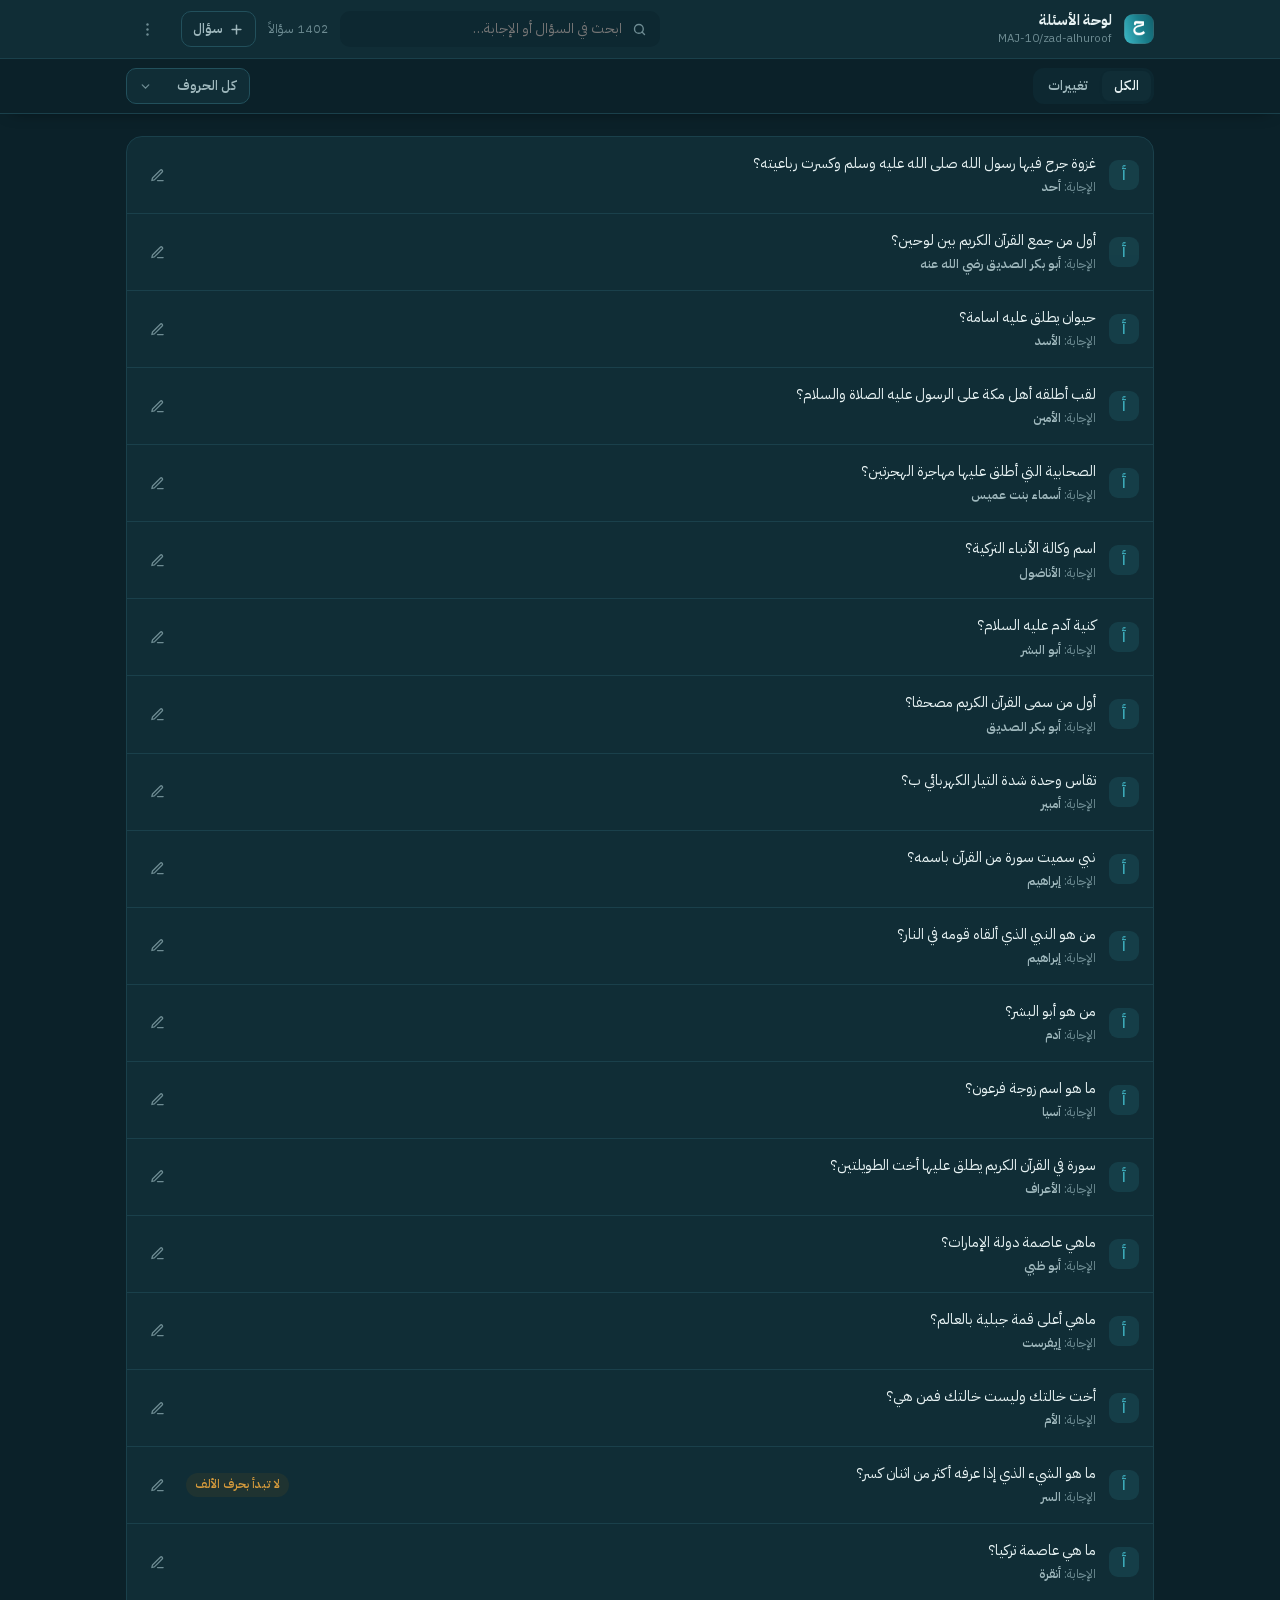
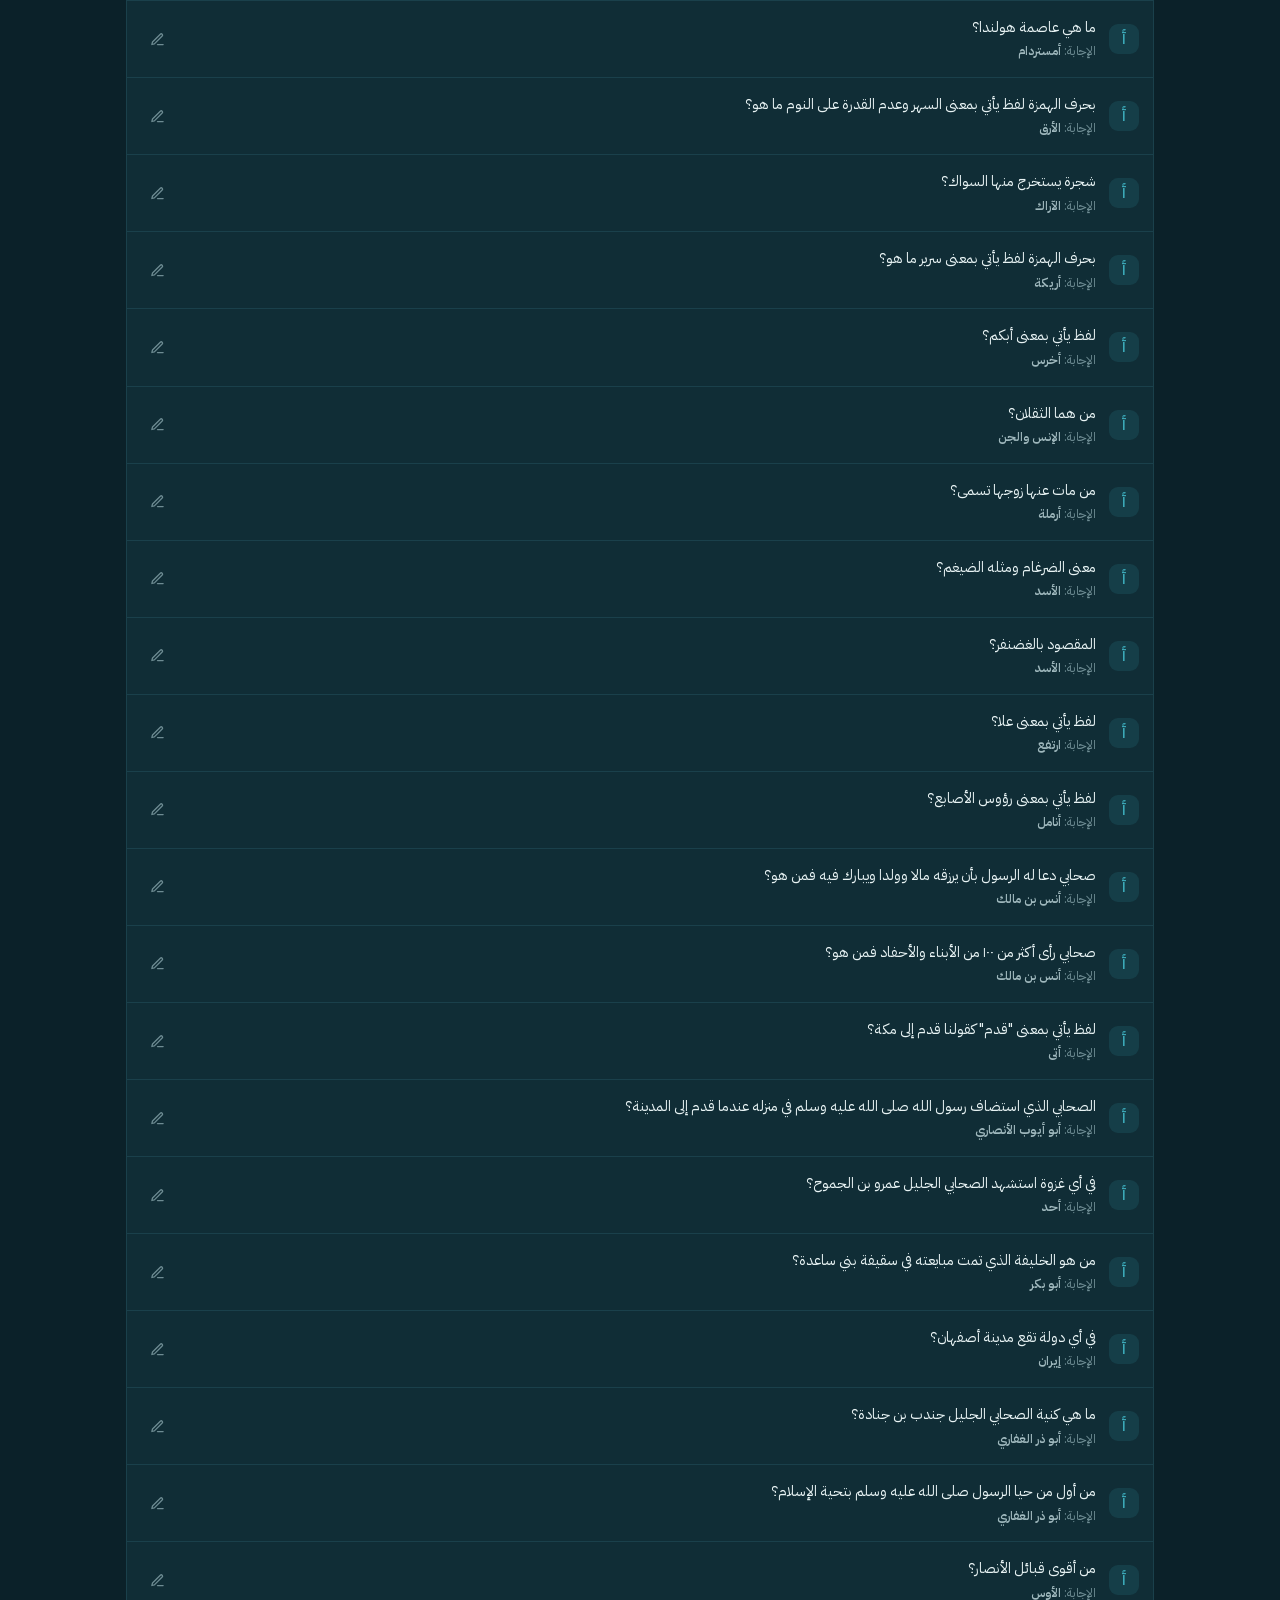
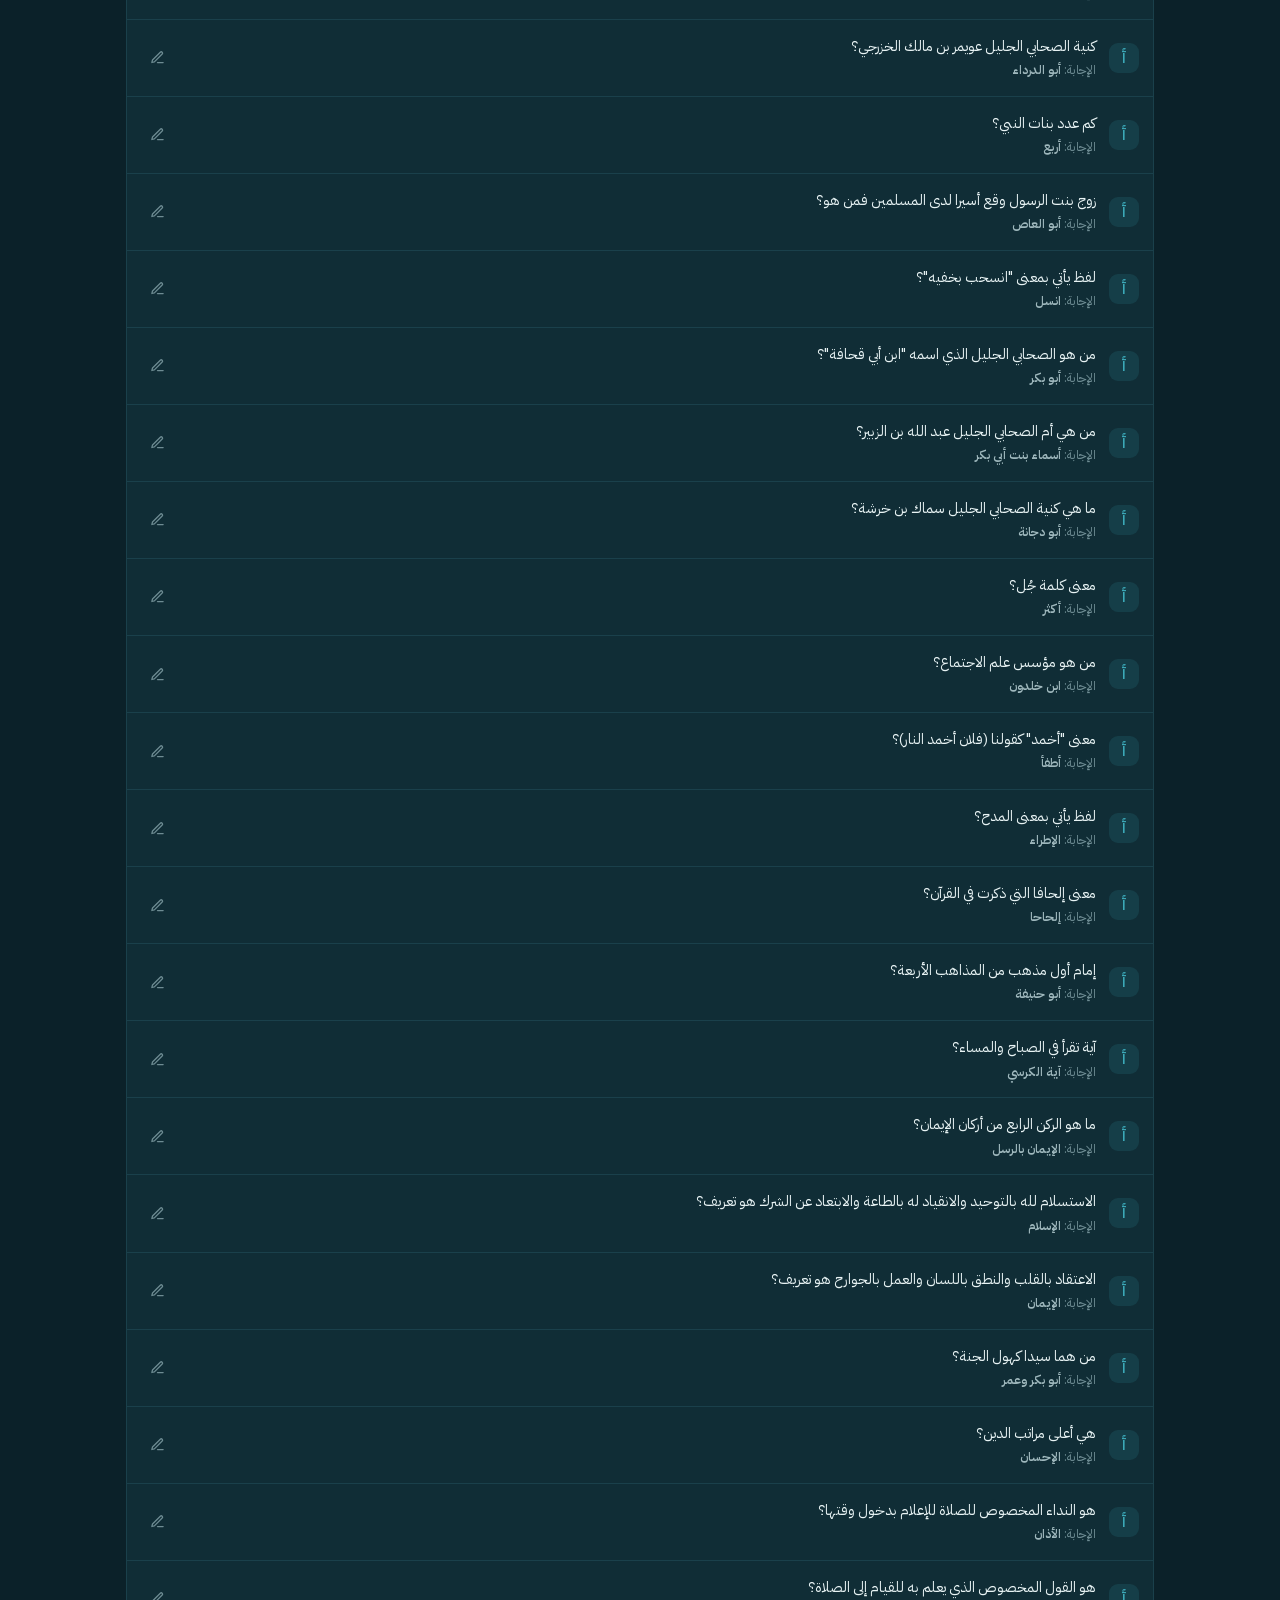
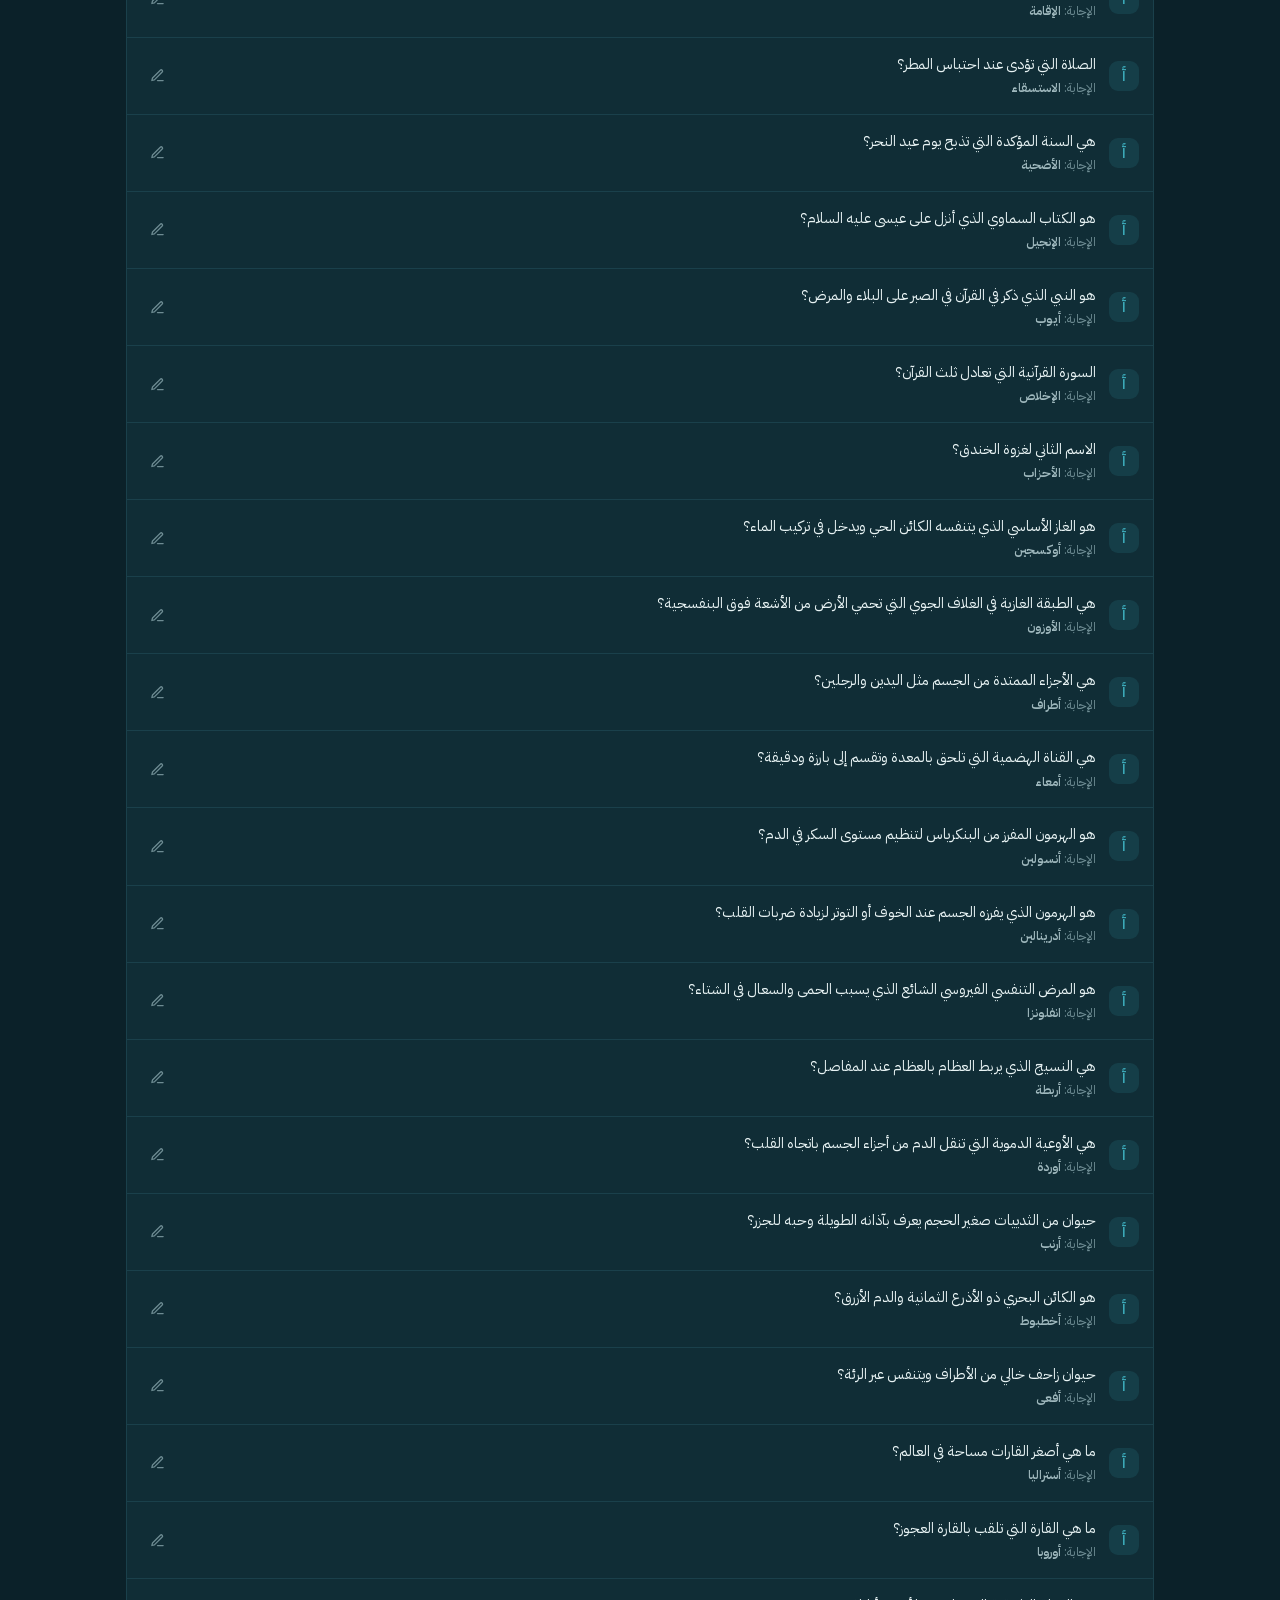
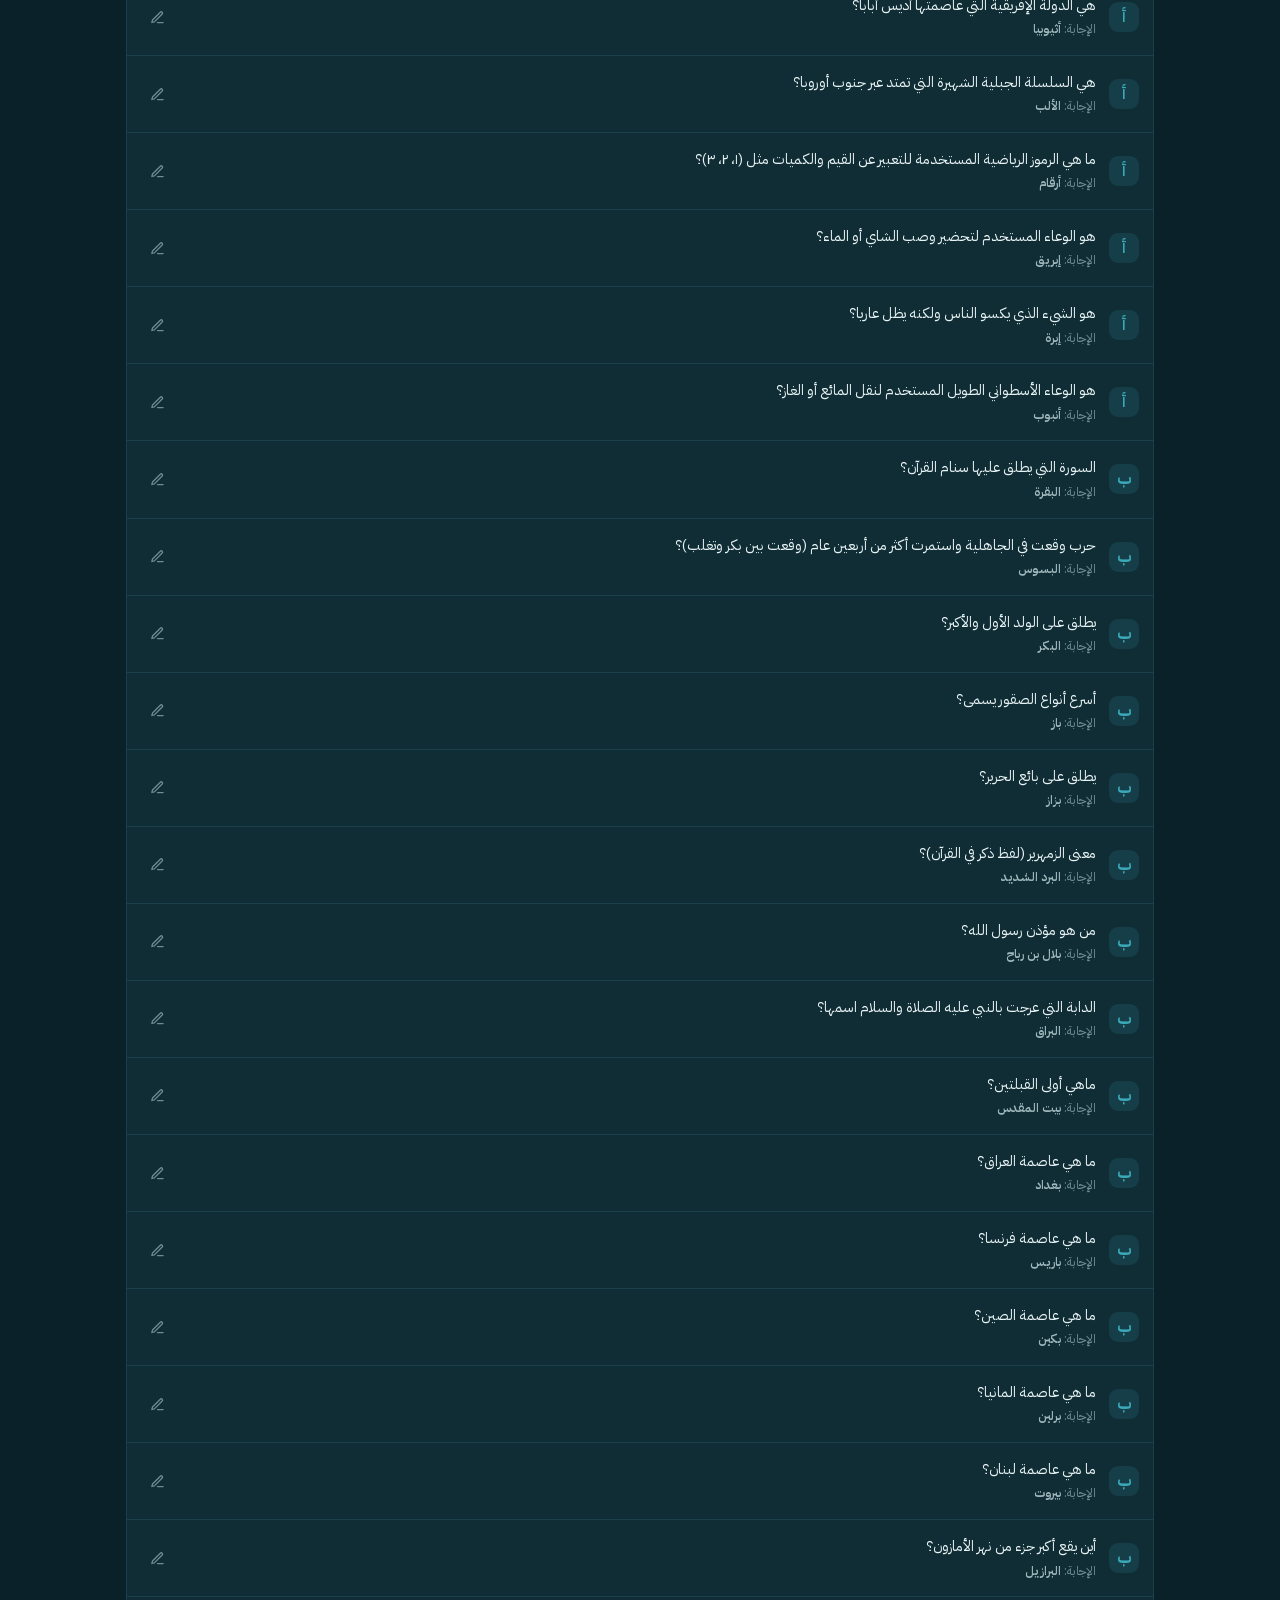
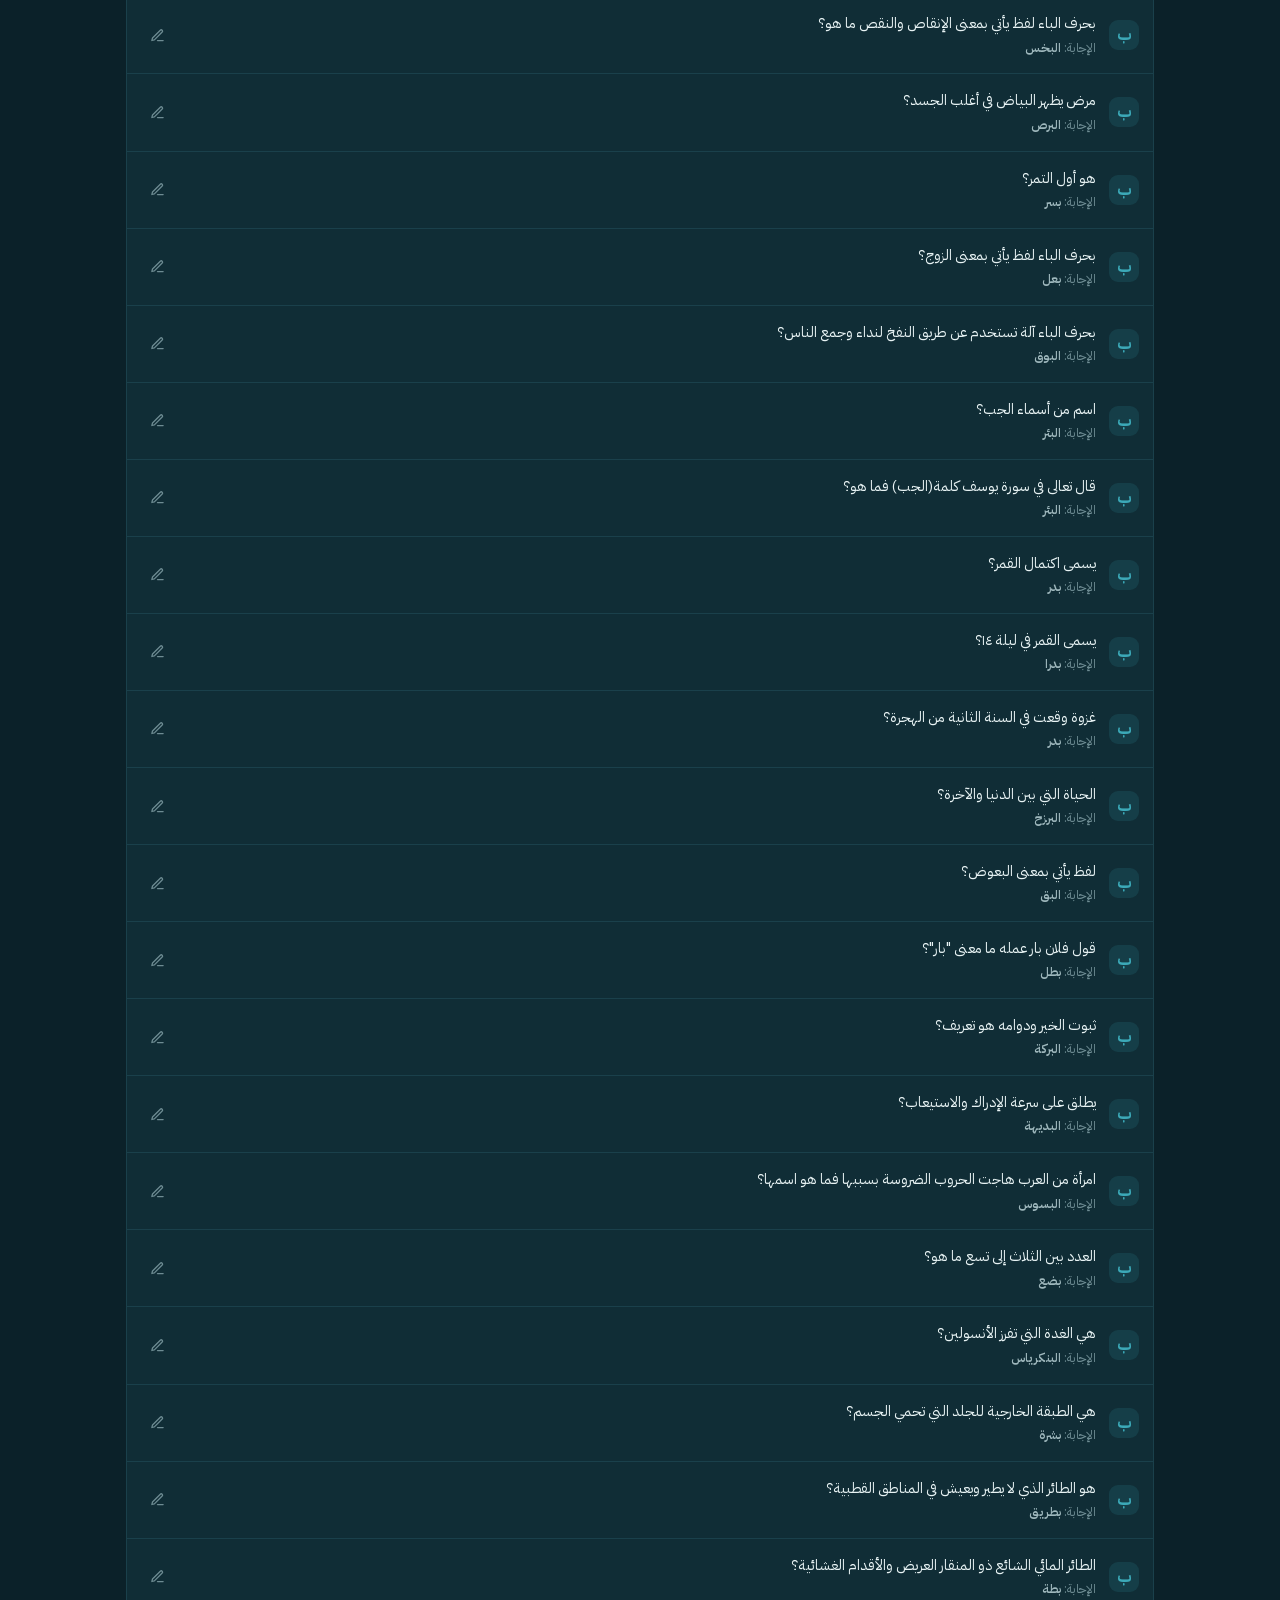
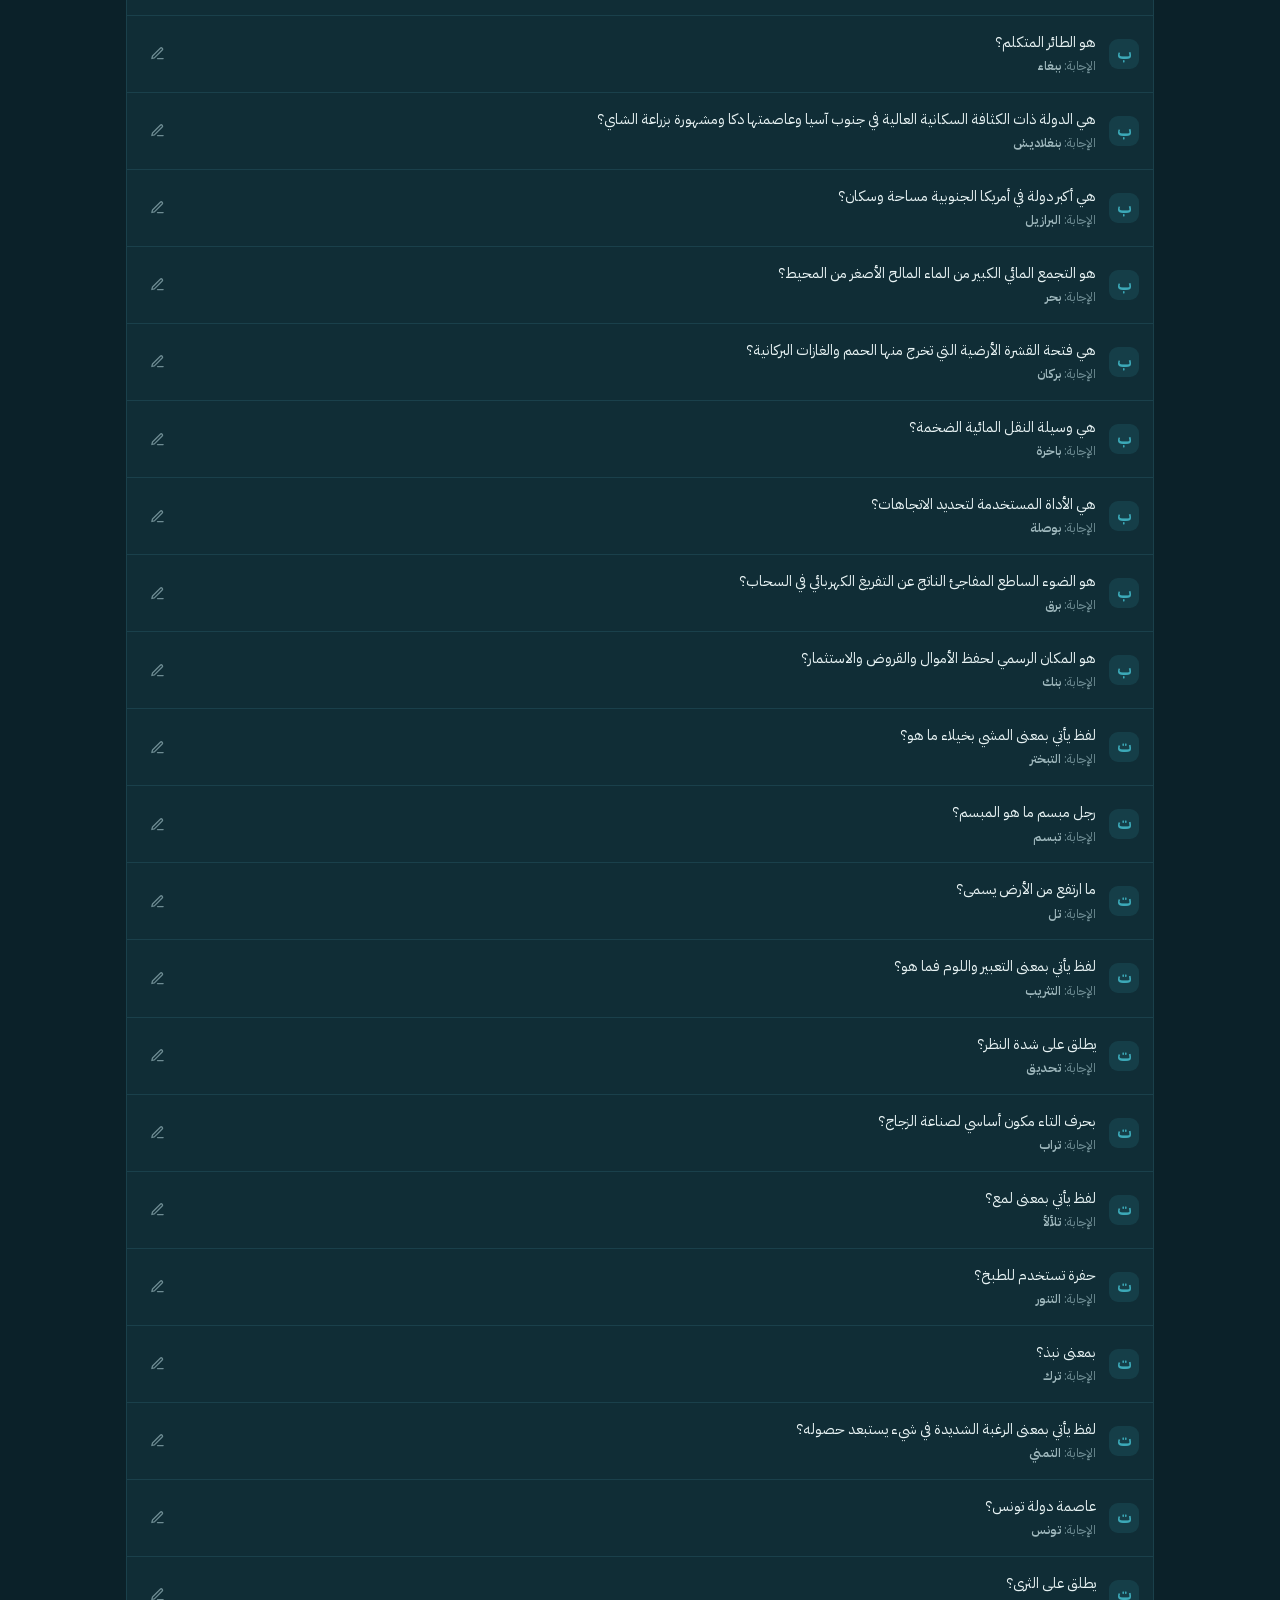
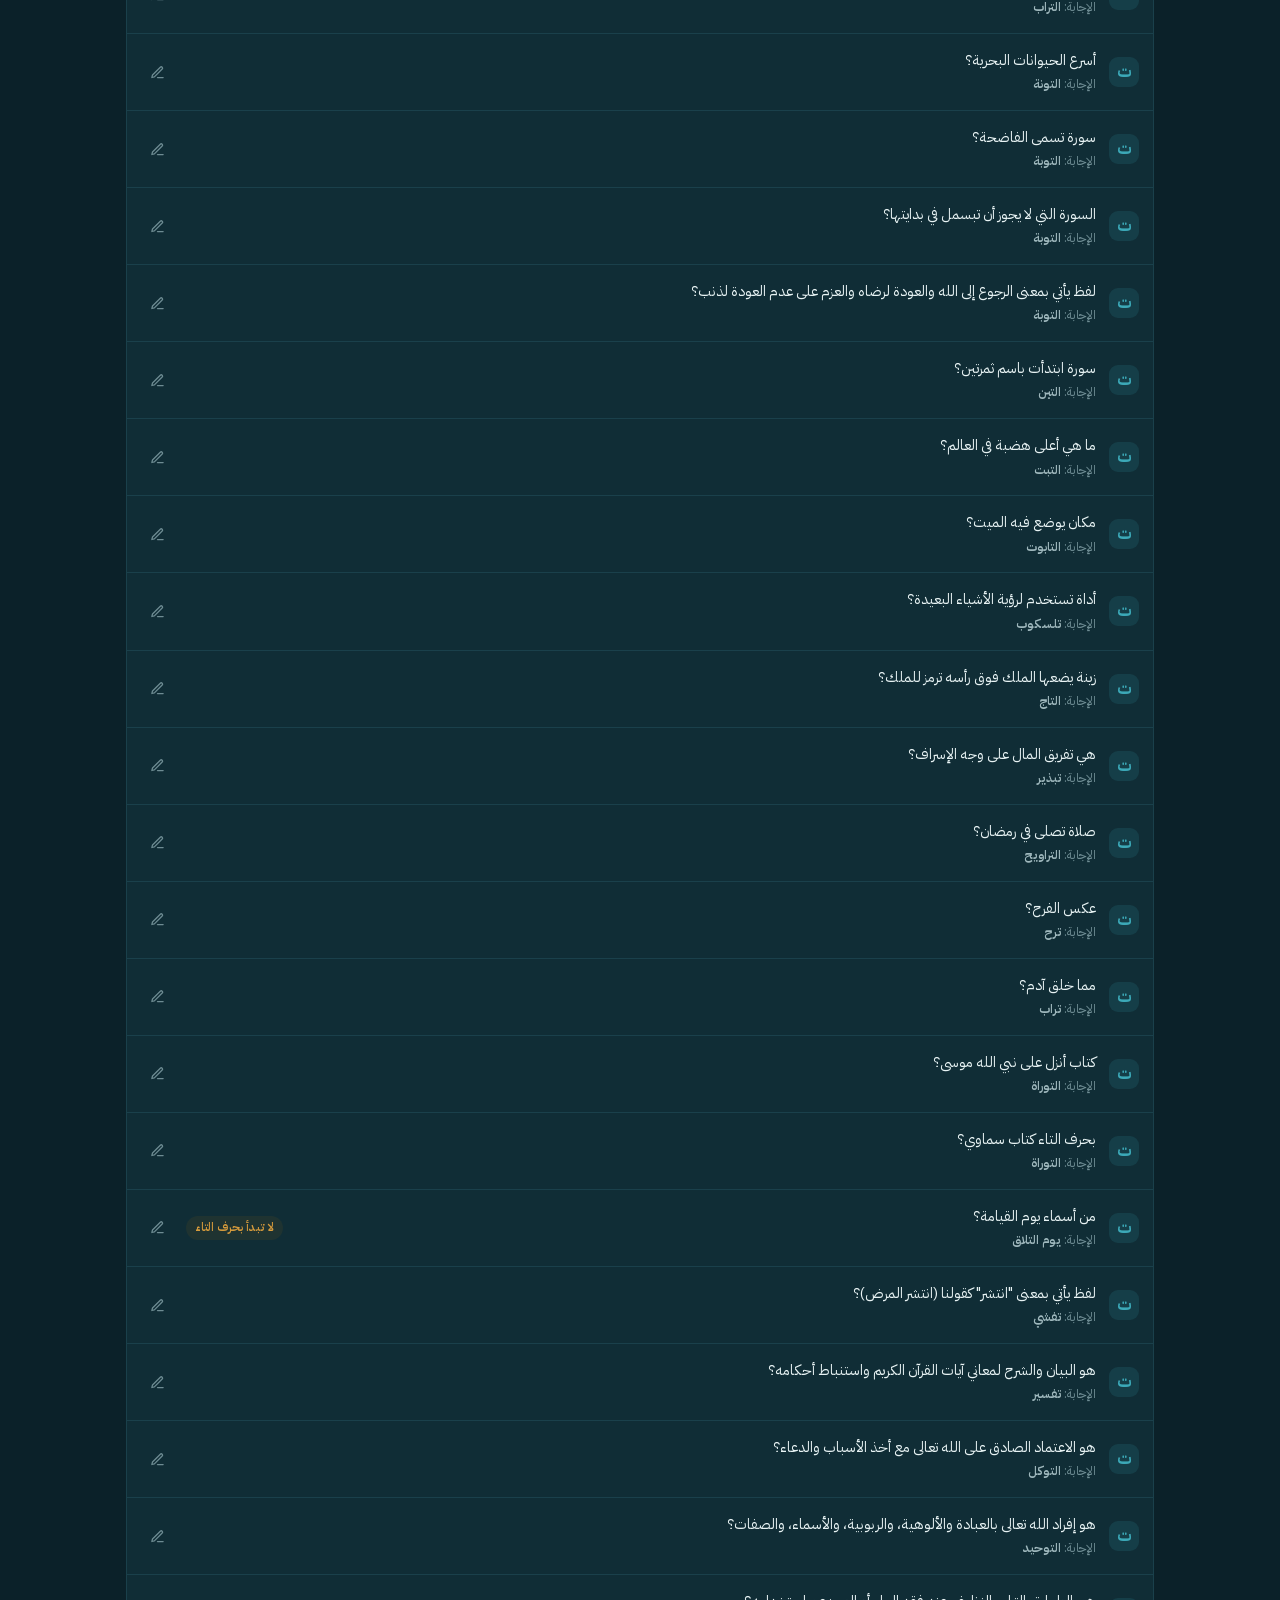
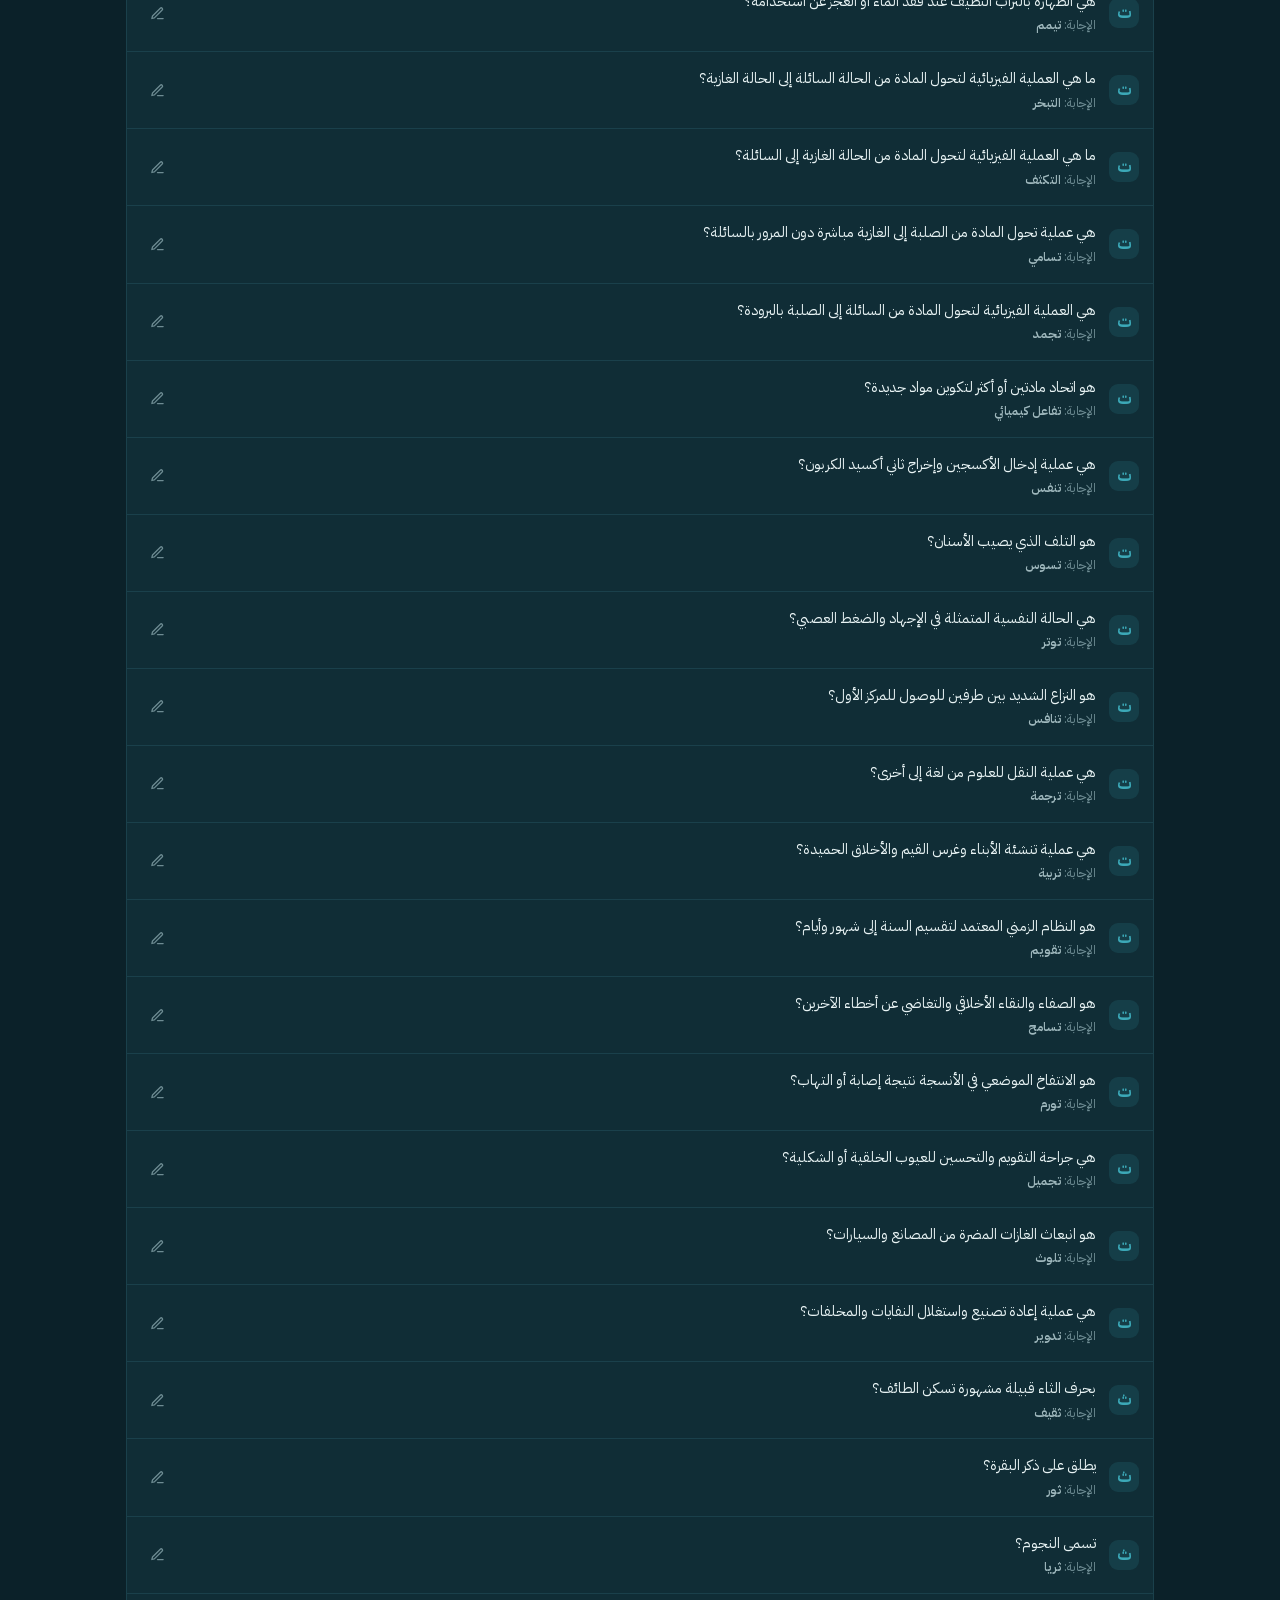
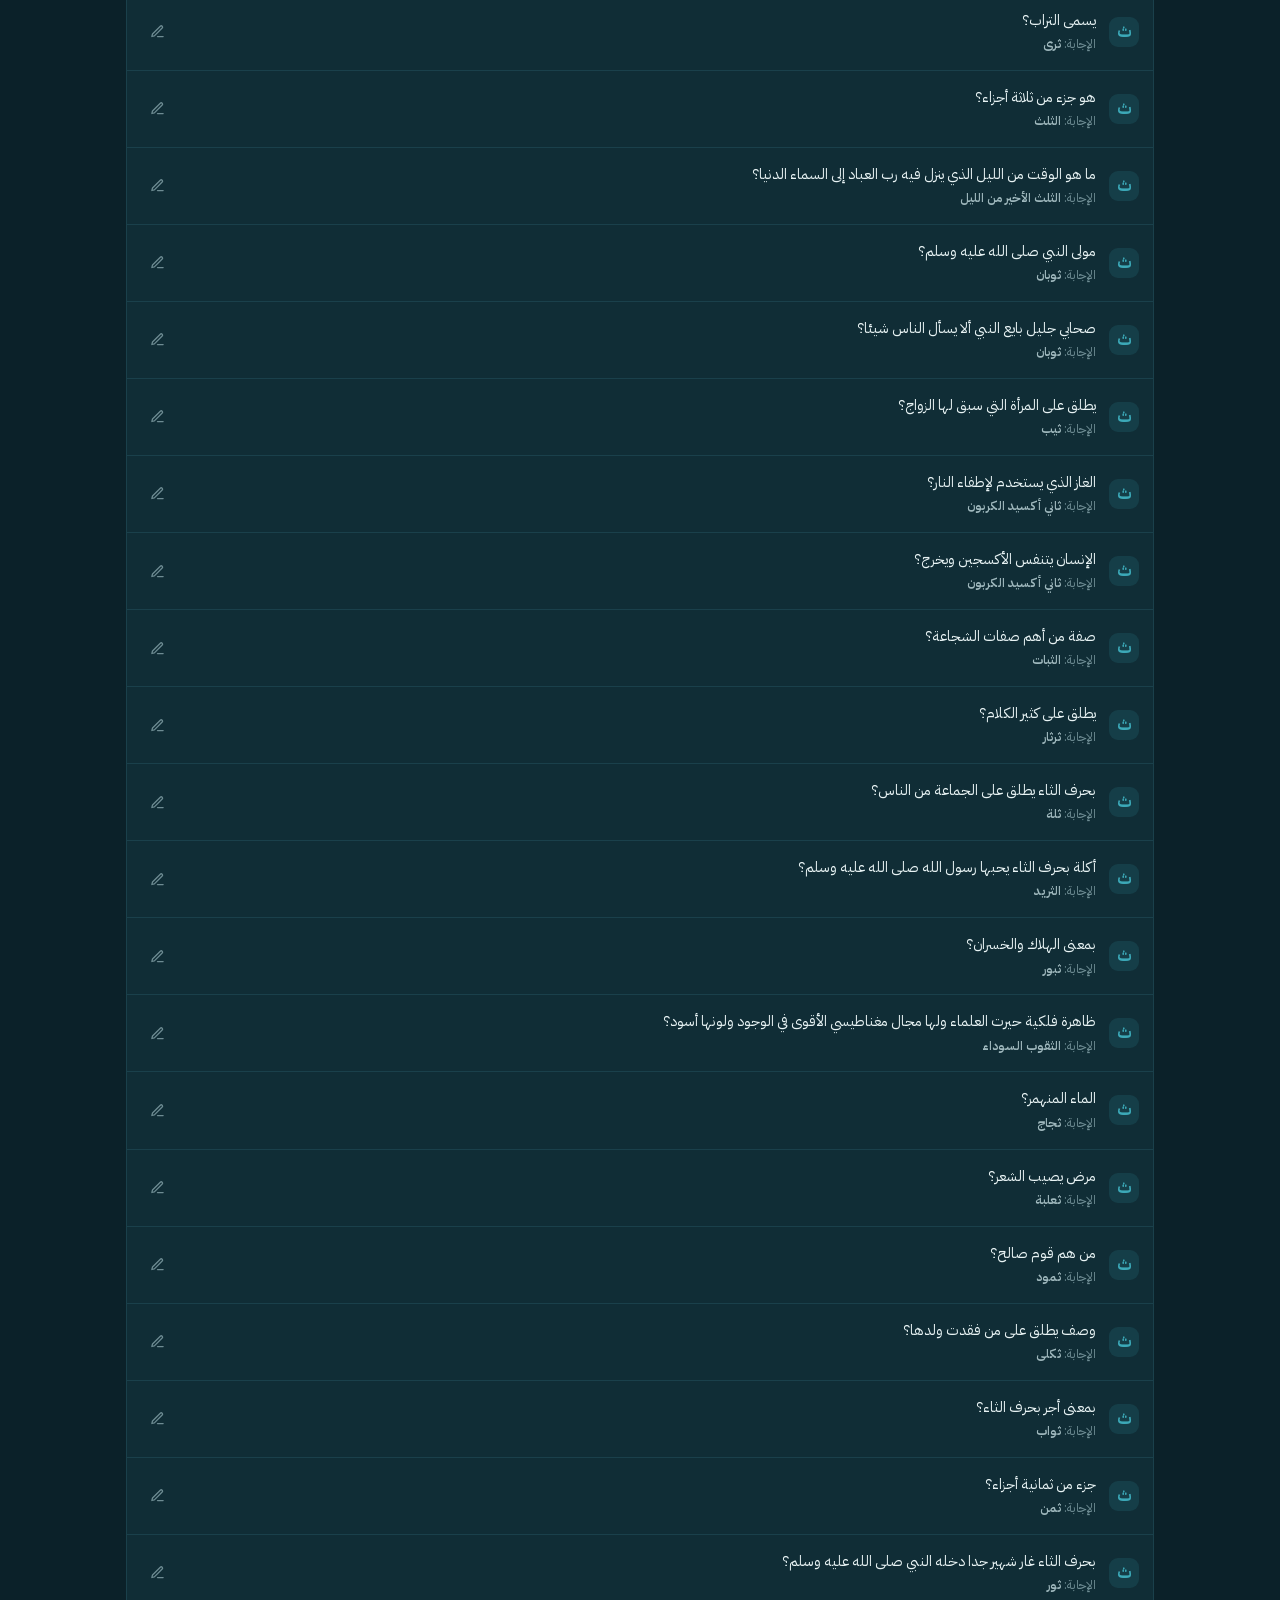
==== commit 70a601bd: "إعادة بناء لوحة المشرفين، وتصحيح حكم الهمزة على أول الإجابة اللوحة كانت مزدحمة: ثلاثة صفوف أدوات قبل" ====
--- a/admin.html
+++ b/admin.html
@@ -6,436 +6,713 @@
 <meta name="robots" content="noindex, nofollow">
 <title>لوحة الأسئلة — زاد الحروف</title>
 <link rel="icon" href="icon-180.png">
+<link rel="stylesheet" href="font.css">
 <style>
+/* ═══════════════════════════════════════════════════════════
+   هدوء قبل الزينة: خطوط شعرية لا صناديق، وأفعال تظهر عند
+   المرور لا تزدحم دائماً، ولون واحد يقود. والعربية تحتاج
+   قياساً أكبر وسطراً أوسع من اللاتينية.
+   ═══════════════════════════════════════════════════════════ */
 :root{
-  --ui:"IBM Plex Sans Arabic","Segoe UI",system-ui,"Tahoma",sans-serif;
-  --teal:#1A7E8B; --teal-d:#0F4A53; --lime:#B6C92F; --red:#AF3534; --amber:#B0730A;
-  --bg:#F4F7F8; --card:#FFFFFF; --ink:#12262B; --soft:#5C7076; --line:#DCE6E8;
-  --chip:#EAF1F2;
-}
-@media (prefers-color-scheme:dark){:root{
-  --bg:#0C2228; --card:#123039; --ink:#EAF4F5; --soft:#9FB8BD; --line:#1F444F; --chip:#173A44;
-}}
+  --ui:"IBM Plex Sans Arabic","Segoe UI",system-ui,sans-serif;
+  --teal:#3CA9B8; --teal-top:#48B9C8; --teal-soft:rgba(60,169,184,.14);
+  --lime:#B6C92F; --amber:#D69B3C; --red:#E0706E;
+  --bg:#0B2129; --surface:#102D36; --hover:#153741; --sunk:#0D2831;
+  --ink:#E8F3F4; --ink2:#9FB8BD; --ink3:#6E8C93;
+  --hair:#1A404B; --edge:#22505C;
+}
+/* اللوحة غامقة دائماً، لا تتبع مزاج النظام فتتبدّل تحت يد المشرف */
+html{color-scheme:dark}
 *{box-sizing:border-box}
-body{margin:0;font-family:var(--ui);background:var(--bg);color:var(--ink);font-size:14px;line-height:1.6}
-button,input,select,textarea{font-family:inherit;font-size:inherit;color:inherit}
-button{cursor:pointer}
-.wrap{max-width:1000px;margin:0 auto;padding:0 14px}
-
-/* ── الشريط العلوي ── */
-.top{position:sticky;top:0;z-index:10;background:var(--card);border-bottom:1px solid var(--line)}
-.top .wrap{display:flex;align-items:center;gap:10px;flex-wrap:wrap;padding-block:10px}
-.ttl{font-size:16px;font-weight:700;margin-inline-end:auto}
-.ttl small{display:block;font-size:11.5px;font-weight:400;color:var(--soft)}
-.btn{display:inline-flex;align-items:center;gap:6px;height:36px;padding:0 13px;border-radius:10px;
-  border:1px solid var(--line);background:var(--chip);color:var(--ink);font-size:13px;font-weight:600}
-.btn:hover{border-color:var(--teal)}
-.btn:disabled{opacity:.45;cursor:default;border-color:var(--line)}
-.btn.pri{background:var(--teal);border-color:var(--teal-d);color:#fff}
-.btn.dan{background:transparent;border-color:var(--red);color:var(--red)}
-.dot{width:8px;height:8px;border-radius:50%;background:var(--red);flex:none}
+html{scrollbar-width:none}
+html::-webkit-scrollbar{width:0;height:0;display:none}
+body{margin:0;background:var(--bg);color:var(--ink);
+  font:400 15px/1.75 var(--ui);-webkit-font-smoothing:antialiased}
+button,input,select,textarea{font:inherit;color:inherit}
+button{cursor:pointer;background:none;border:0;padding:0}
+.wrap{max-width:1060px;margin:0 auto;padding:0 16px}
+.grow{flex:1}
+.num{font-variant-numeric:tabular-nums}
+
+/* خيط التقدّم أعلى الشاشة بدل شريط الجانب */
+.prog{position:fixed;inset-inline:0;top:0;height:2px;z-index:70;pointer-events:none}
+.prog i{display:block;height:100%;width:0;background:var(--teal)}
+
+/* ── الشريط العلوي: صفّ واحد ── */
+.bar{position:sticky;top:0;z-index:30;background:var(--surface);
+  border-bottom:1px solid var(--hair)}
+.bar .wrap{display:flex;align-items:center;gap:12px;height:58px}
+.mark{width:30px;height:30px;border-radius:9px;flex:none}
+.id b{display:block;font-size:14.5px;font-weight:700;line-height:1.3}
+.id span{display:block;font-size:11.5px;color:var(--ink3);line-height:1.5}
+
+.find{display:flex;align-items:center;gap:8px;height:36px;padding:0 12px;
+  border-radius:10px;background:var(--sunk);border:1px solid transparent;
+  width:clamp(160px,32vw,320px);transition:border-color .15s,background .15s}
+.find:focus-within{background:var(--surface);border-color:var(--teal)}
+.find svg{flex:none;color:var(--ink3)}
+.find input{flex:1;min-width:0;border:0;background:none;outline:none;font-size:14px}
+.find input::-webkit-search-cancel-button{-webkit-appearance:none;width:14px;height:14px;
+  cursor:pointer;background:currentColor;color:var(--ink3);
+  -webkit-mask:url("data:image/svg+xml;charset=utf-8,%3Csvg xmlns='http://www.w3.org/2000/svg' viewBox='0 0 24 24' fill='none' stroke='%23000' stroke-width='2.6' stroke-linecap='round'%3E%3Cpath d='M6 6l12 12M18 6L6 18'/%3E%3C/svg%3E") center/contain no-repeat}
+
+.act{display:inline-flex;align-items:center;justify-content:center;gap:6px;
+  height:36px;min-width:36px;padding:0 11px;border-radius:10px;
+  font-size:13.5px;font-weight:600;color:var(--ink2);
+  border:1px solid var(--edge);background:var(--surface);
+  transition:color .15s,border-color .15s,background .15s}
+.act:hover{color:var(--ink);border-color:var(--teal)}
+.act:disabled{opacity:.4;cursor:default;border-color:var(--edge);color:var(--ink3)}
+.act.go{color:#fff;border-color:transparent;background:var(--teal)}
+.act.go:hover{background:var(--teal-top)}
+.act.quiet{border-color:transparent;background:transparent}
+.act.quiet:hover{background:var(--hover);border-color:transparent;color:var(--ink)}
+.act.danger{color:var(--red);border-color:transparent}
+.act.danger:hover{background:rgba(176,58,56,.1);border-color:transparent}
+.act[hidden]{display:none}
+.dot{width:7px;height:7px;border-radius:50%;background:var(--red);flex:none}
 .dot.on{background:var(--lime)}
 
-/* ── أدوات البحث ── */
-.tools{display:flex;gap:8px;flex-wrap:wrap;align-items:center;padding-block:12px}
-.search{flex:1;min-width:200px;height:38px;padding:0 12px;border-radius:10px;
-  border:1px solid var(--line);background:var(--card)}
-.letters{display:flex;flex-wrap:wrap;gap:5px;padding-bottom:10px}
-.lt{min-width:36px;height:32px;padding:0 7px;border-radius:9px;border:1px solid var(--line);
-  background:var(--card);font-size:14px;font-weight:600;display:inline-flex;
-  align-items:center;justify-content:center;gap:4px}
-.lt b{font-size:10px;font-weight:600;color:var(--soft)}
-.lt.on{background:var(--teal);border-color:var(--teal-d);color:#fff}
-.lt.on b{color:#D6EEF1}
-
-/* ── القائمة ── */
-.count{color:var(--soft);font-size:12.5px;padding-bottom:8px}
-.row{display:flex;gap:10px;align-items:flex-start;background:var(--card);border:1px solid var(--line);
-  border-radius:12px;padding:10px 12px;margin-bottom:7px}
-.row.new{border-color:var(--lime);box-shadow:inset 3px 0 0 var(--lime)}
-.row.edited{border-color:var(--amber);box-shadow:inset 3px 0 0 var(--amber)}
-.badge{flex:none;width:32px;height:32px;border-radius:9px;background:var(--chip);
-  display:grid;place-items:center;font-size:15px;font-weight:700;color:var(--teal)}
-.qa{flex:1;min-width:0}
-.qa .q{font-weight:600;word-wrap:break-word}
-.qa .a{color:var(--soft);font-size:13px;margin-top:2px}
-.qa .a b{color:var(--teal);font-weight:600}
-.warn{display:inline-block;margin-top:4px;font-size:11.5px;color:var(--amber);
-  background:rgba(176,115,10,.1);border-radius:6px;padding:1px 7px}
-.acts{flex:none;display:flex;gap:5px}
-.ico{width:32px;height:32px;border-radius:9px;border:1px solid var(--line);background:transparent;
-  display:grid;place-items:center;color:var(--soft)}
-.ico:hover{color:var(--teal);border-color:var(--teal)}
-.ico.d:hover{color:var(--red);border-color:var(--red)}
-.empty{text-align:center;color:var(--soft);padding:40px 0}
-
-/* ── النوافذ ── */
-.modal{position:fixed;inset:0;z-index:40;display:grid;place-items:center;padding:16px;
-  background:rgba(6,24,29,.6)}
-.modal[hidden]{display:none}
-.box{width:min(560px,100%);max-height:88vh;overflow:auto;background:var(--card);
-  border-radius:16px;padding:18px;border:1px solid var(--line)}
-.box h2{margin:0 0 14px;font-size:16px}
-.fld{margin-bottom:12px}
-.fld label{display:block;font-size:12.5px;font-weight:600;color:var(--soft);margin-bottom:5px}
-.fld input,.fld select,.fld textarea{width:100%;padding:9px 11px;border-radius:10px;
-  border:1px solid var(--line);background:var(--bg)}
-.fld textarea{min-height:120px;resize:vertical;font-size:13px;line-height:1.7}
-.msg{font-size:12.5px;border-radius:9px;padding:8px 11px;margin-bottom:12px}
-.msg.err{color:var(--red);background:rgba(175,53,52,.1)}
-.msg.warn{color:var(--amber);background:rgba(176,115,10,.1)}
-.msg.ok{color:var(--teal);background:rgba(26,126,139,.1)}
-.msg.note{color:var(--soft);background:var(--chip)}
-.msg[hidden]{display:none}
-.foot{display:flex;gap:8px;justify-content:flex-start;margin-top:16px}
-.foot .grow{margin-inline-end:auto}
-code{background:var(--chip);padding:1px 5px;border-radius:5px;font-size:12px;
+/* ── شريط التصفية ── */
+.sub{position:sticky;top:58px;z-index:29;background:var(--bg);
+  border-bottom:1px solid var(--hair);box-shadow:0 8px 16px -12px rgba(0,0,0,.6)}
+.sub .wrap{display:flex;align-items:center;gap:10px;flex-wrap:wrap;padding-block:9px}
+.segs{display:flex;gap:2px;padding:3px;border-radius:11px;background:var(--sunk)}
+.segs button{display:inline-flex;align-items:center;gap:6px;height:30px;padding:0 12px;
+  border-radius:8px;font-size:13.5px;font-weight:600;color:var(--ink2);
+  transition:background .15s,color .15s}
+.segs button:hover{color:var(--ink)}
+.segs button.on{background:var(--surface);color:var(--ink);
+  box-shadow:0 1px 3px rgba(18,42,48,.1)}
+.segs i{font-style:normal;font-size:11px;font-weight:700;padding:1px 6px;border-radius:99px;
+  background:var(--hair);color:var(--ink2);font-variant-numeric:tabular-nums}
+.segs button.on i{background:var(--teal-soft);color:var(--teal)}
+.segs i:empty,.segs i[data-n="0"]{display:none}
+.tally{font-size:12.5px;color:var(--ink3)}
+
+/* ── قائمة منسدلة بهوية الموقع، لا هوية النظام ── */
+.drop{position:relative}
+.drop>button{display:inline-flex;align-items:center;gap:7px;height:36px;padding:0 12px;
+  border-radius:10px;font-size:13.5px;font-weight:600;color:var(--ink2);
+  border:1px solid var(--edge);background:var(--surface);width:100%;justify-content:space-between}
+/* عرض ثابت حتى لا يقفز الزر حين يتغيّر اسم الحرف */
+#letters{width:124px;flex:none}
+#letters>button>span{overflow:hidden;text-overflow:ellipsis;white-space:nowrap}
+.drop>button:hover{border-color:var(--teal);color:var(--ink)}
+.drop>button svg{flex:none;color:var(--ink3);transition:transform .18s}
+.drop.open>button{border-color:var(--teal);color:var(--ink)}
+.drop.open>button svg{transform:rotate(180deg)}
+/* المنبثق ينساب نحو داخل الشاشة لا نحو حافتها: زرّ في اليسار ينساب
+   يميناً، وزرّ في اليمين ينساب يساراً. */
+.pop{position:absolute;top:calc(100% + 6px);inset-inline-end:0;z-index:40;
+  min-width:252px;max-width:calc(100vw - 28px);
+  padding:8px;border-radius:14px;background:var(--surface);
+  border:1px solid var(--edge);box-shadow:0 18px 44px rgba(0,0,0,.4);
+  animation:pop .14s ease-out both}
+#menu .pop{min-width:210px}
+/* منتقي الحرف داخل النافذة ينفتح لأعلى: النافذة تقصّ ما يتجاوز حدّها */
+#edLetter .pop{top:auto;bottom:calc(100% + 6px)}
+@keyframes pop{from{opacity:0;transform:translateY(-6px)}to{opacity:1;transform:none}}
+.pop[hidden]{display:none}
+.pop .all{display:block;width:100%;text-align:start;padding:7px 10px;border-radius:9px;
+  font-size:13.5px;font-weight:600;color:var(--ink2)}
+.pop .all:hover{background:var(--hover);color:var(--ink)}
+.pop .all.on{background:var(--teal-soft);color:var(--teal)}
+.pop .grid{display:grid;grid-template-columns:repeat(7,1fr);gap:3px;margin-top:6px}
+.pop .grid button{height:36px;border-radius:9px;font-size:15px;font-weight:600;
+  color:var(--ink);display:grid;place-items:center;line-height:1}
+.pop .grid button small{display:block;font-size:9px;font-weight:600;color:var(--ink3);
+  font-variant-numeric:tabular-nums}
+.pop .grid button:hover{background:var(--hover)}
+.pop .grid button.on{background:var(--teal);color:#fff}
+.pop .grid button.on small{color:rgba(255,255,255,.75)}
+.pop .item{display:flex;align-items:center;gap:9px;width:100%;text-align:start;
+  padding:8px 10px;border-radius:9px;font-size:13.5px;font-weight:600;color:var(--ink2)}
+.pop .item:hover{background:var(--hover);color:var(--ink)}
+.pop .item.danger:hover{background:rgba(176,58,56,.1);color:var(--red)}
+.pop hr{border:0;border-top:1px solid var(--hair);margin:6px 2px}
+
+/* ── القائمة: خطوط شعرية، بلا صناديق ── */
+/* main يحمل صنف wrap أيضاً، وقاعدة الصنف أقوى من قاعدة العنصر مهما
+   تأخّرت — فتُكتب هنا بأخصّ منها وإلا ابتُلعت المسافة. */
+main.wrap{padding-block:22px 96px}
+.sheet{background:var(--surface);border:1px solid var(--hair);border-radius:16px;
+  overflow:hidden}
+.row{display:flex;align-items:center;gap:13px;padding:15px 14px;
+  border-bottom:1px solid var(--hair);transition:background .12s}
+.row:last-child{border-bottom:0}
+.row:hover{background:var(--hover)}
+.glyph{flex:none;width:30px;height:30px;border-radius:9px;display:grid;place-items:center;
+  font-size:16px;font-weight:700;color:var(--teal);background:var(--teal-soft)}
+.row.isnew .glyph{color:#fff;background:var(--lime)}
+.row.isedit .glyph{color:#fff;background:var(--amber)}
+.body{flex:1;min-width:0}
+.body .q{font-size:14.5px;font-weight:500;line-height:1.6}
+.body .a{font-size:12.5px;color:var(--ink3);margin-top:1px}
+.body .a b{color:var(--ink2);font-weight:600}
+.note{flex:none;display:inline-flex;align-items:center;gap:5px;font-size:11.5px;
+  font-weight:600;color:var(--amber);background:rgba(169,107,8,.1);
+  padding:2px 9px;border-radius:99px;white-space:nowrap}
+.ops{flex:none;display:flex;gap:2px}
+.op{width:32px;height:32px;border-radius:9px;display:grid;place-items:center;color:var(--ink3)}
+.op:hover{background:var(--sunk);color:var(--teal)}
+/* صف محذوف في عرض التغييرات */
+.row.isdel{background:rgba(176,58,56,.045)}
+.row.isdel .glyph{color:#fff;background:var(--red)}
+.row.isdel .body .q{text-decoration:line-through;color:var(--ink3)}
+/* «كان … صار» */
+.was{margin-top:4px;font-size:12px;color:var(--ink3);line-height:1.7}
+.was span{display:block}
+.was .from{color:var(--red)}
+.was .to{color:var(--lime)}
+.was b{font-weight:600}
+.blank{text-align:center;padding:60px 24px;color:var(--ink3)}
+.blank b{display:block;font-size:15px;color:var(--ink2);margin-bottom:5px}
+.blank span{font-size:13px}
+
+/* ═══ النوافذ ═══
+   البحث دلّ على قاعدتين: الجوال يريد ورقة تنزلق من الأسفل فالأفعال
+   في متناول الإبهام، والحاسب يريد نافذة وسطية. والغطاء لا يُغلق بالضغط
+   عليه لئلا يضيع عمل المشرف بلمسة عارضة — الإغلاق بـ× أو Escape.
+   ولمسات لا تقلّ عن ٤٤ بكسل. */
+.veil{position:fixed;inset:0;z-index:50;display:flex;
+  background:rgba(4,16,20,calc(.62 * var(--o,1)));
+  backdrop-filter:blur(calc(5px * var(--o,1)));
+  animation:fade .16s ease-out both}
+.veil[hidden]{display:none}
+@keyframes fade{from{opacity:0}to{opacity:1}}
+@keyframes fadeOut{to{opacity:0}}
+@keyframes lift{from{opacity:0;transform:translateY(14px) scale(.985)}to{opacity:1;transform:none}}
+@keyframes sink{to{opacity:0;transform:translateY(10px) scale(.985)}}
+@keyframes slide{from{transform:translateY(100%)}to{transform:none}}
+@keyframes slideOut{to{transform:translateY(100%)}}
+/* الخروج السلس */
+.veil.out{animation:fadeOut .2s ease-in both;pointer-events:none}
+.veil.out .card{animation:sink .2s ease-in both}
+@media (max-width:640px){ .veil.out .card{animation:slideOut .24s cubic-bezier(.4,0,.8,.3) both} }
+@media (prefers-reduced-motion:reduce){
+  .veil,.veil .card,.veil.out,.veil.out .card{animation-duration:.01ms}
+}
+
+.card{display:flex;flex-direction:column;background:var(--surface);
+  border:1px solid var(--edge);box-shadow:0 26px 70px rgba(0,0,0,.5);
+  transition:transform .26s cubic-bezier(.2,.9,.3,1)}
+.card.dragging{transition:none}
+.grab{display:none}
+
+/* الحاسب: نافذة وسطية */
+@media (min-width:641px){
+  .veil{align-items:center;justify-content:center;padding:24px}
+  .card{width:min(540px,100%);max-height:88vh;border-radius:20px;
+    animation:lift .22s cubic-bezier(.2,.9,.3,1) both}
+}
+/* الجوال: ورقة سفلية بمقبض سحب */
+@media (max-width:640px){
+  .veil{align-items:flex-end}
+  .card{width:100%;max-height:92vh;border-radius:22px 22px 0 0;border-bottom:0;
+    animation:slide .26s cubic-bezier(.2,.9,.3,1) both}
+  /* منطقة السحب: المقبض والترويسة — لا جسم النافذة لئلا يتعارض مع التمرير */
+  .grab{display:block;flex:none;padding:10px 0 4px;cursor:grab;touch-action:none}
+  .grab::before{content:"";display:block;width:40px;height:4.5px;border-radius:99px;
+    background:var(--edge);margin:0 auto;transition:background .15s}
+  .card.dragging .grab{cursor:grabbing}
+  .card.dragging .grab::before{background:var(--ink3)}
+  .card>header{touch-action:none}
+}
+
+.card>header{flex:none;display:flex;align-items:center;gap:12px;
+  padding:16px 18px 12px;border-bottom:1px solid var(--hair)}
+.card>header h2{margin:0;font-size:17px;font-weight:700;flex:1;line-height:1.4}
+.x{width:38px;height:38px;flex:none;border-radius:11px;display:grid;place-items:center;
+  color:var(--ink3);transition:background .15s,color .15s}
+.x:hover{background:var(--hover);color:var(--ink)}
+.card>.in{flex:1;overflow:auto;padding:16px 18px;
+  scrollbar-width:thin;scrollbar-color:var(--edge) transparent}
+.card>.in::-webkit-scrollbar{width:8px}
+.card>.in::-webkit-scrollbar-thumb{background:var(--edge);border-radius:8px;
+  border:2px solid transparent;background-clip:content-box}
+/* الأفعال ملتصقة بالأسفل: تُرى بلا تمرير وتقع تحت الإبهام */
+.card>footer{flex:none;display:flex;align-items:center;gap:9px;
+  padding:13px 18px;padding-bottom:calc(13px + env(safe-area-inset-bottom));
+  border-top:1px solid var(--hair);background:var(--surface)}
+.card>footer .act{height:44px;padding:0 18px;font-size:14px}
+.card>footer .act.go{flex:1}
+@media (max-width:640px){ .card>footer .act:not(.danger){flex:1} }
+
+.f{margin-bottom:15px}
+.f:last-child{margin-bottom:0}
+.f>label{display:block;font-size:12.5px;font-weight:600;color:var(--ink2);margin-bottom:7px}
+/* الإجابة والحرف في سطر واحد، والحرف أقصر */
+.pair{display:flex;gap:10px;align-items:flex-start}
+.pair .f{flex:1;margin-bottom:0}
+.pair .f.short{flex:none;width:112px}
+.f input[type=text],.f input[type=password],.f textarea{width:100%;min-height:46px;
+  padding:11px 14px;border-radius:12px;border:1px solid var(--edge);background:var(--sunk);
+  outline:none;font-size:14.5px;transition:border-color .15s,background .15s,box-shadow .15s}
+.f input:focus,.f textarea:focus{border-color:var(--teal);background:var(--surface);
+  box-shadow:0 0 0 3px var(--teal-soft)}
+.f textarea{min-height:104px;resize:none;line-height:1.85}
+/* خانة السؤال تنمو بقدر نصّها، ولا تُسحب باليد */
+#edQ{overflow:hidden;max-height:46vh}
+#impTxt{min-height:132px;overflow:auto}
+.f input[readonly]{border-style:dashed;color:var(--ink2)}
+.f .drop>button{height:46px;border-radius:12px;background:var(--sunk);font-size:15px}
+.drop-file{display:block;padding:15px;border-radius:12px;border:1.5px dashed var(--edge);
+  background:var(--sunk);text-align:center;font-size:13.5px;color:var(--ink2);cursor:pointer}
+.drop-file:hover{border-color:var(--teal)}
+.drop-file input{display:none}
+.drop-file b{color:var(--teal);font-weight:600}
+.say{font-size:12.5px;line-height:1.8;border-radius:11px;padding:10px 13px;margin-bottom:13px}
+.say[hidden]{display:none}
+.say.info{background:var(--sunk);color:var(--ink2)}
+.say.warn{background:rgba(169,107,8,.1);color:var(--amber)}
+.say.bad{background:rgba(176,58,56,.1);color:var(--red)}
+.say.good{background:var(--teal-soft);color:var(--teal)}
+.rule{border:0;border-top:1px solid var(--hair);margin:18px 0 16px}
+code{background:var(--sunk);padding:1px 6px;border-radius:6px;font-size:12px;
   font-family:ui-monospace,Consolas,monospace}
 a{color:var(--teal)}
-ol,ul{margin:0;padding-inline-start:20px}
-li{margin-bottom:5px}
 table{width:100%;border-collapse:collapse;font-size:12.5px}
-th,td{text-align:start;padding:5px 7px;border-bottom:1px solid var(--line);vertical-align:top}
-th{color:var(--soft);font-weight:600}
-tr.bad td{color:var(--red)}
+th,td{text-align:start;padding:7px 10px;border-bottom:1px solid var(--hair);vertical-align:top}
+th{position:sticky;top:0;background:var(--sunk);color:var(--ink2);font-weight:600}
+tr:last-child td{border-bottom:0}
+tr.no td{color:var(--red)}
+.before{color:var(--red)}
+.after{color:var(--lime)}
+.none{color:var(--ink3)}
 tr.dup td{color:var(--amber)}
-.scroll{max-height:260px;overflow:auto;border:1px solid var(--line);border-radius:10px}
+.pane{max-height:250px;overflow:auto;border:1px solid var(--hair);border-radius:12px;
+  scrollbar-width:thin;scrollbar-color:var(--edge) transparent}
+.pane::-webkit-scrollbar{width:8px}
+.pane::-webkit-scrollbar-thumb{background:var(--edge);border-radius:8px;
+  border:2px solid transparent;background-clip:content-box}
+.card{scrollbar-width:thin;scrollbar-color:var(--edge) transparent}
+.card::-webkit-scrollbar{width:8px}
+.card::-webkit-scrollbar-thumb{background:var(--edge);border-radius:8px;
+  border:2px solid transparent;background-clip:content-box}
+
+@media (max-width:640px){
+  .bar .wrap{height:auto;padding-block:10px;flex-wrap:wrap}
+  .find{order:9;width:100%}
+  .id span{display:none}
+}
 </style>
 </head>
 <body>
 
-<header class="top">
-  <div class="wrap">
-    <div class="ttl">لوحة الأسئلة<small id="stats">…</small></div>
-    <button class="btn" id="bKey"><span class="dot" id="keyDot"></span><span id="keyTxt">المفتاح</span></button>
-    <button class="btn" id="bNew">+ سؤال</button>
-    <button class="btn" id="bImp">رفع دفعة</button>
-    <button class="btn" id="bExp">تصدير</button>
-    <button class="btn pri" id="bSave" disabled>حفظ</button>
+<div class="prog" aria-hidden="true"><i id="prog"></i></div>
+
+<header class="bar"><div class="wrap">
+  <img class="mark" src="icon-180.png" alt="">
+  <div class="id"><b>لوحة الأسئلة</b><span id="stats"></span></div>
+  <div class="grow"></div>
+  <label class="find">
+    <svg width="15" height="15" viewBox="0 0 24 24" fill="none" stroke="currentColor"
+      stroke-width="2.2" stroke-linecap="round"><circle cx="11" cy="11" r="7"/><path d="M20 20l-4-4"/></svg>
+    <input id="q" type="search" placeholder="ابحث في السؤال أو الإجابة…" autocomplete="off">
+  </label>
+  <span class="tally num" id="tally"></span>
+  <button class="act" id="bNew" title="سؤال جديد">
+    <svg width="15" height="15" viewBox="0 0 24 24" fill="none" stroke="currentColor"
+      stroke-width="2.4" stroke-linecap="round"><path d="M12 5v14M5 12h14"/></svg>
+    <span>سؤال</span>
+  </button>
+  <div class="drop" id="menu">
+    <button class="act quiet" title="المزيد" aria-haspopup="menu">
+      <svg width="17" height="17" viewBox="0 0 24 24" fill="currentColor"><circle cx="12" cy="5" r="1.7"/><circle cx="12" cy="12" r="1.7"/><circle cx="12" cy="19" r="1.7"/></svg>
+    </button>
+    <div class="pop" hidden>
+      <button class="item" id="mImport">رفع دفعة أسئلة</button>
+      <button class="item" id="mExport">تصدير ملف Excel</button>
+      <hr>
+      <button class="item" id="mKeyOpen"><span class="dot" id="keyDot"></span><span id="keyTxt">تفعيل الحفظ</span></button>
+    </div>
   </div>
-</header>
-
-<main class="wrap">
-  <div class="tools">
-    <input class="search" id="q" type="search" placeholder="ابحث في السؤال أو الإجابة…" autocomplete="off">
-    <button class="btn" id="bOnly">التغييرات فقط</button>
+  <button class="act go" id="bSave" hidden>حفظ <span class="num" id="saveN"></span></button>
+</div></header>
+
+<nav class="sub"><div class="wrap">
+  <div class="segs" id="segs">
+    <button data-v="all" class="on">الكل</button>
+    <button data-v="diff">تغييرات <i id="nDiff"></i></button>
   </div>
-  <div class="letters" id="letters"></div>
-  <div class="count" id="count"></div>
-  <div id="list"></div>
-</main>
-
-<!-- تحرير / إضافة -->
-<div class="modal" id="mEdit" hidden><div class="box">
-  <h2 id="edTitle">سؤال جديد</h2>
-  <div class="msg err" id="edErr" hidden></div>
-  <div class="msg warn" id="edWarn" hidden></div>
-  <div class="fld"><label for="edL">الحرف</label><select id="edL"></select></div>
-  <div class="fld"><label for="edQ">السؤال</label><textarea id="edQ" style="min-height:76px"></textarea></div>
-  <div class="fld"><label for="edA">الإجابة</label><input id="edA" type="text"></div>
-  <div class="foot">
-    <button class="btn pri" id="edOk">حفظ في اللوحة</button>
-    <button class="btn" id="edNo">إلغاء</button>
+  <div class="grow"></div>
+  <div class="drop" id="letters">
+    <button aria-haspopup="listbox"><span id="ltTxt">كل الحروف</span>
+      <svg width="13" height="13" viewBox="0 0 24 24" fill="none" stroke="currentColor"
+        stroke-width="2.4" stroke-linecap="round"><path d="M6 9l6 6 6-6"/></svg></button>
+    <div class="pop" hidden>
+      <button class="all" id="ltAll">كل الحروف</button>
+      <div class="grid" id="ltGrid"></div>
+    </div>
   </div>
+</div></nav>
+
+<main class="wrap"><div class="sheet" id="sheet"></div></main>
+
+<!-- تحرير -->
+<div class="veil" id="vEdit" hidden><div class="card">
+  <div class="grab" aria-hidden="true"></div>
+  <header><h2 id="edTitle">سؤال جديد</h2><button class="x" data-close title="إغلاق" aria-label="إغلاق"><svg width="17" height="17" viewBox="0 0 24 24" fill="none" stroke="currentColor" stroke-width="2.3" stroke-linecap="round"><path d="M6 6l12 12M18 6L6 18"/></svg></button></header>
+  <div class="in">
+    <div class="say bad" id="edBad" hidden></div>
+    <div class="say warn" id="edWarn" hidden></div>
+    <div class="f"><label for="edQ">السؤال</label>
+      <textarea id="edQ" style="min-height:92px"></textarea></div>
+    <div class="pair">
+      <div class="f"><label for="edA">الإجابة</label><input id="edA" type="text"></div>
+      <div class="f short"><label>الحرف</label><div class="drop" id="edLetter">
+        <button aria-haspopup="listbox"><span id="edLtTxt">أ</span>
+          <svg width="13" height="13" viewBox="0 0 24 24" fill="none" stroke="currentColor"
+            stroke-width="2.4" stroke-linecap="round"><path d="M6 9l6 6 6-6"/></svg></button>
+        <div class="pop" hidden><div class="grid" id="edLtGrid"></div></div>
+      </div></div>
+    </div>
+  </div>
+  <footer><button class="act go" id="edOk">حفظ</button>
+    <button class="act" data-close>إلغاء</button>
+    <div class="grow"></div>
+    <button class="act danger" id="edDel" hidden title="حذف السؤال" aria-label="حذف السؤال"><svg width="17" height="17" viewBox="0 0 24 24" fill="none" stroke="currentColor" stroke-width="2" stroke-linecap="round" stroke-linejoin="round"><path d="M4 7h16M9 7V5h6v2M6 7l1 13h10l1-13"/></svg></button></footer>
 </div></div>
 
 <!-- رفع دفعة -->
-<div class="modal" id="mImp" hidden><div class="box">
-  <h2>رفع دفعة أسئلة</h2>
-  <div class="msg note">
-    الصق من إكسل أو جداول جوجل مباشرة، أو ارفع ملف CSV. عمودان
-    (<b>السؤال</b> ثم <b>الإجابة</b>) ويُستنتج الحرف من أول الإجابة،
-    أو ثلاثة أعمدة يكون أولها <b>الحرف</b>.
+<div class="veil" id="vImp" hidden><div class="card">
+  <div class="grab" aria-hidden="true"></div>
+  <header><h2>رفع دفعة أسئلة</h2><button class="x" data-close title="إغلاق" aria-label="إغلاق"><svg width="17" height="17" viewBox="0 0 24 24" fill="none" stroke="currentColor" stroke-width="2.3" stroke-linecap="round"><path d="M6 6l12 12M18 6L6 18"/></svg></button></header>
+  <div class="in">
+    <div class="say info">الصق من إكسل مباشرة، أو ارفع ملف CSV. عمودان — السؤال ثم
+      الإجابة — ويُستنتج الحرف من أول الإجابة، أو ثلاثة أعمدة أوّلها الحرف.</div>
+    <div class="f"><label class="drop-file">
+      <input id="impFile" type="file" accept=".csv,.tsv,.txt">
+      <span><b>اختر ملفاً</b> أو الصق في الصندوق أسفله</span></label></div>
+    <div class="f"><textarea id="impTxt" placeholder="ما أكبر قارات العالم مساحةً؟&#9;آسيا"></textarea></div>
+    <div id="impPrev"></div>
   </div>
-  <div class="fld"><input id="impFile" type="file" accept=".csv,.tsv,.txt"></div>
-  <div class="fld"><label for="impTxt">أو الصق هنا</label><textarea id="impTxt"
-    placeholder="ما أكبر قارات العالم مساحةً؟&#9;آسيا"></textarea></div>
-  <div class="msg err" id="impErr" hidden></div>
-  <div id="impPrev"></div>
-  <div class="foot">
-    <button class="btn pri" id="impOk" disabled>أضف المقبولة</button>
-    <button class="btn" id="impNo">إلغاء</button>
+  <footer><button class="act go" id="impOk" disabled>أضف</button>
+    <button class="act" data-close>إلغاء</button></footer>
+</div></div>
+
+<!-- المفتاح -->
+<div class="veil" id="vKey" hidden><div class="card">
+  <div class="grab" aria-hidden="true"></div>
+  <header><h2>تفعيل الحفظ</h2><button class="x" data-close title="إغلاق" aria-label="إغلاق"><svg width="17" height="17" viewBox="0 0 24 24" fill="none" stroke="currentColor" stroke-width="2.3" stroke-linecap="round"><path d="M6 6l12 12M18 6L6 18"/></svg></button></header>
+  <div class="in">
+    <div class="say info" id="keyIntro"></div>
+    <div class="f"><label for="keyName">اسمك</label>
+      <input id="keyName" type="text" placeholder="مثلاً: أبو عبد الله" autocomplete="off"></div>
+    <div class="f" id="keyField"><label for="keyIn">المفتاح</label>
+      <input id="keyIn" type="password" placeholder="github_pat_…" autocomplete="off"></div>
+    <div class="say" id="keySay" hidden></div>
+    <div id="keyInvite" hidden>
+      <hr class="rule">
+      <div class="f"><label for="inviteUrl">رابط تفعيل لمشرف جديد</label>
+        <input id="inviteUrl" type="text" readonly onclick="this.select()"></div>
+      <div class="say warn">يحمل الرابط المفتاح — أرسله في رسالة خاصة.</div>
+      <button class="act" id="inviteCopy">انسخ الرابط</button>
+    </div>
   </div>
+  <footer><button class="act go" id="keyOk">تحقّق واحفظ</button>
+    <div class="grow"></div>
+    <button class="act danger" id="keyDel">امسح المفتاح</button></footer>
 </div></div>
 
-<!-- المفتاح -->
-<div class="modal" id="mKey" hidden><div class="box">
-  <h2>تفعيل الحفظ</h2>
-  <div class="msg note">
-    اكتب اسمك والصق المفتاح الذي أرسله لك مسؤول الموقع. يُحفظان في هذا المتصفح
-    وحده ولا تحتاج إعادتهما. واسمك يُوقَّع به كل تعديل تحفظه.
+<!-- الحفظ -->
+<div class="veil" id="vSave" hidden><div class="card">
+  <div class="grab" aria-hidden="true"></div>
+  <header><h2>مراجعة التغييرات</h2><button class="x" data-close title="إغلاق" aria-label="إغلاق"><svg width="17" height="17" viewBox="0 0 24 24" fill="none" stroke="currentColor" stroke-width="2.3" stroke-linecap="round"><path d="M6 6l12 12M18 6L6 18"/></svg></button></header>
+  <div class="in">
+    <div id="saveList"></div>
+    <div class="f" style="margin-top:13px"><label for="saveMsg">وصف التعديل</label>
+      <input id="saveMsg" type="text"></div>
+    <div class="say" id="saveSay" hidden></div>
   </div>
-  <div class="fld"><label for="keyName">اسمك</label>
-    <input id="keyName" type="text" placeholder="مثلاً: أبو عبد الله" autocomplete="off"></div>
-  <div class="fld"><label for="keyIn">المفتاح</label>
-    <input id="keyIn" type="password" placeholder="github_pat_…" autocomplete="off"></div>
-  <div class="msg" id="keyMsg" hidden></div>
-  <details style="margin-bottom:12px">
-    <summary style="cursor:pointer;font-weight:600;font-size:13px">
-      لمسؤول الموقع: كيف أنشئ مفتاحاً لمشرف؟</summary>
-    <ol style="margin-top:8px;font-size:12.5px;color:var(--soft)">
-      <li>افتح <a href="https://github.com/settings/personal-access-tokens/new" target="_blank"
-        rel="noopener">صفحة إنشاء مفتاح دقيق</a> من حسابك.</li>
-      <li><b>Token name</b>: اسم المشرف، لتعرف أيّ مفتاح تلغي لاحقاً.</li>
-      <li><b>Repository access</b> ← <b>Only select repositories</b> ←
-        <code id="keyRepo">…</code> وحده.</li>
-      <li><b>Permissions → Repository permissions → Contents</b> =
-        <b>Read and write</b>. لا تعطِه شيئاً غيرها.</li>
-      <li><b>Generate token</b>، ثم أرسل الناتج للمشرف ليلصقه هنا مرة واحدة.</li>
-    </ol>
-    <p style="font-size:12.5px;color:var(--soft);margin:8px 0 0">
-      أنشئ مفتاحاً مستقلاً لكل مشرف، فتلغي مفتاح واحد دون أن تعطّل البقية.
-      والإلغاء من نفس الصفحة في أي وقت.</p>
-  </details>
-  <div class="foot">
-    <button class="btn pri" id="keyOk">تحقّق واحفظ</button>
-    <button class="btn dan grow" id="keyDel">امسح</button>
-    <button class="btn" id="keyNo">إغلاق</button>
-  </div>
-</div></div>
-
-<!-- الحفظ -->
-<div class="modal" id="mSave" hidden><div class="box">
-  <h2>حفظ التغييرات</h2>
-  <div id="saveList"></div>
-  <div class="fld" style="margin-top:12px"><label for="saveMsg">وصف التعديل</label>
-    <input id="saveMsg" type="text"></div>
-  <div class="msg" id="saveMsgBox" hidden></div>
-  <div class="foot">
-    <button class="btn pri" id="saveOk">ارفع إلى GitHub</button>
-    <button class="btn" id="saveNo">إلغاء</button>
-  </div>
+  <footer><button class="act go" id="saveOk">تأكيد الحفظ</button>
+    <button class="act" data-close>إلغاء</button></footer>
 </div></div>
 
 <script>
 'use strict';
 
-/* ══════════ إعداد ══════════
-   يُستنتج المستودع من رابط الصفحة، ويعمل كما هو لو نُسخ المشروع لحساب آخر. */
+/* ══ المستودع: يُستنتج من الرابط فيعمل كما هو لو نُسخ لحساب آخر ══ */
 const REPO = (() => {
   const h = location.hostname, seg = location.pathname.split('/').filter(Boolean);
   if (h.endsWith('.github.io')) {
     const owner = h.slice(0, -'.github.io'.length);
     return { owner, repo: seg.length && !seg[0].endsWith('.html') ? seg[0] : h, branch: 'main' };
   }
-  return { owner: 'MAJ-10', repo: 'zad-alhuroof', branch: 'main' };   // تجربة محلية
+  return { owner: 'MAJ-10', repo: 'zad-alhuroof', branch: 'main' };
 })();
 const SLUG = REPO.owner + '/' + REPO.repo;
-
-const JSON_PATH = 'zad-alhuroof-questions.json';
-const HTML_PATH = 'index.html';
-const SW_PATH   = 'sw.js';
+const GH = 'https://api.github.com/repos/' + SLUG;
+
+const JSON_PATH = 'zad-alhuroof-questions.json', HTML_PATH = 'index.html', SW_PATH = 'sw.js';
 const BEGIN = '/* ══ بنك الأسئلة ══ مولَّد من zad-alhuroof-questions.json — لا تعدّله هنا */';
-const END   = '/* ══ نهاية بنك الأسئلة ══ */';
+const END = '/* ══ نهاية بنك الأسئلة ══ */';
 
 const L = ['ا','ب','ت','ث','ج','ح','خ','د','ذ','ر','ز','س','ش','ص','ض','ط','ظ','ع','غ','ف','ق','ك','ل','م','ن','ه','و','ي'];
 const SHOW = { 'ا':'أ', 'ه':'هـ' };
 const NAMES = {'ا':'الألف','ب':'الباء','ت':'التاء','ث':'الثاء','ج':'الجيم','ح':'الحاء','خ':'الخاء','د':'الدال','ذ':'الذال','ر':'الراء','ز':'الزاي','س':'السين','ش':'الشين','ص':'الصاد','ض':'الضاد','ط':'الطاء','ظ':'الظاء','ع':'العين','غ':'الغين','ف':'الفاء','ق':'القاف','ك':'الكاف','ل':'اللام','م':'الميم','ن':'النون','ه':'الهاء','و':'الواو','ي':'الياء'};
 const disp = x => SHOW[x] || x;
 const $ = s => document.querySelector(s);
-const esc = s => s.replace(/[&<>"]/g, c => ({'&':'&amp;','<':'&lt;','>':'&gt;','"':'&quot;'}[c]));
-
-/* تمييز العدد في العربية: مفرد ومثنّى وجمع قلّة وتمييز منصوب */
-function plural(n, one, two, few, many) {
-  if (n === 1) return one;
-  if (n === 2) return two;
-  if (n >= 3 && n <= 10) return n + ' ' + few;
-  return n + ' ' + many;
-}
+const esc = s => String(s).replace(/[&<>"]/g, c => ({'&':'&amp;','<':'&lt;','>':'&gt;','"':'&quot;'}[c]));
+const plural = (n, one, two, few, many) =>
+  n === 1 ? one : n === 2 ? two : (n >= 3 && n <= 10) ? n + ' ' + few : n + ' ' + many;
 const nQ = n => plural(n, 'سؤال واحد', 'سؤالان', 'أسئلة', 'سؤالاً');
-const nR = n => plural(n, 'نتيجة واحدة', 'نتيجتان', 'نتائج', 'نتيجة');
-
-/* ══════════ الحالة ══════════ */
-const st = {
-  data: null,          // البنك كما هو معروض
-  baseSha: null,       // بصمة الملف على GitHub عند التحميل
-  baseline: '',        // نصّ البنك عند التحميل، لمعرفة ما تغيّر
-  origin: new Map(),   // الصيغة الأصلية لكل سؤال، لتمييز المعدَّل
-  filter: null,        // الحرف المختار
-  onlyCh: false,
-  editing: null,       // { L, item } أو null للإضافة
-  imported: []
-};
-
-/* ══════════ أدوات عربية ══════════ */
+
 const NORM = { 'أ':'ا','إ':'ا','آ':'ا','ٱ':'ا','ة':'ه','ى':'ي' };
 const bare = s => s.replace(/[ً-ْٰ]/g, '').replace(/[أإآٱةى]/g, c => NORM[c]);
-/* الحرف المتوقَّع من الإجابة: أول حرف بعد تجاهل «ال» والأقواس */
+/* الحرف المتوقَّع من الإجابة. وأداة التعريف تُقصّ قبل التطبيع لا بعده:
+   «إلحاحا» تُطبَّع إلى «الحاحا»، فقصّها بعد التطبيع يبتر أول الكلمة
+   ويجعلها حاءً وهي ألف. فالقصّ للألف العارية وحدها. */
 function firstLetter(a) {
-  const t = bare(a.trim().replace(/^[«"“(]+/, '')).replace(/^ال/, '');
-  return t[0] || '';
-}
-
-/* ══════════ تحميل ══════════ */
+  let t = a.trim().replace(/^[«"“(]+/, '');
+  if (/^ال\S/.test(t)) t = t.slice(2);
+  return bare(t)[0] || '';
+}
+
+/* ══ الحالة ══ */
+const st = { data: null, baseline: '', origin: new Map(), view: 'all',
+             letter: null, editing: null, imported: [] };
+
+/* ══ تحميل ══ */
 async function load() {
   const r = await fetch(JSON_PATH + '?t=' + Date.now(), { cache: 'no-store' });
   if (!r.ok) throw new Error('تعذّر تحميل بنك الأسئلة (' + r.status + ')');
   st.data = await r.json();
+  rebase();
+}
+function rebase() {
   st.baseline = JSON.stringify(st.data);
   st.origin = new Map();
   for (const g of st.data) for (const it of g.items) st.origin.set(it, { L: g.letter, q: it.q, a: it.a });
-  st.baseSha = null;
-  draw();
-}
-
+}
 const group = x => st.data.find(g => g.letter === x);
 const total = () => st.data.reduce((n, g) => n + g.items.length, 0);
 const changed = () => JSON.stringify(st.data) !== st.baseline;
-
-/* حال كل سؤال: جديد أو معدَّل أو كما هو */
 function stateOf(Lx, it) {
   const o = st.origin.get(it);
-  if (!o) return 'new';
-  return (o.q !== it.q || o.a !== it.a || o.L !== Lx) ? 'edited' : '';
-}
-
-/* ══════════ العرض ══════════ */
-function draw() {
-  $('#stats').textContent = nQ(total()) + ' · ' + st.data.length + ' حرفاً · ' + SLUG;
-  const g = $('#letters');
-  g.innerHTML = L.map(x => {
-    const n = (group(x) || { items: [] }).items.length;
-    return '<button class="lt' + (st.filter === x ? ' on' : '') + '" data-l="' + x + '">' +
-           disp(x) + '<b>' + n + '</b></button>';
-  }).join('');
-  g.querySelectorAll('.lt').forEach(b => b.onclick = () => {
-    st.filter = st.filter === b.dataset.l ? null : b.dataset.l;
-    draw();
-  });
-  list();
-  const n = countChanges();
-  $('#bSave').disabled = !n;
-  $('#bSave').textContent = n ? 'حفظ (' + n + ')' : 'حفظ';
-  $('#bOnly').classList.toggle('pri', st.onlyCh);
-}
-
+  if (!o) return 'isnew';
+  return (o.q !== it.q || o.a !== it.a || o.L !== Lx) ? 'isedit' : '';
+}
+/* ملاحظة التحقّق على سؤال: نصّها أو فراغ */
+function noteOf(Lx, it) {
+  if (firstLetter(it.a) !== Lx) return 'لا تبدأ بحرف ' + NAMES[Lx];
+  const twin = group(Lx).items.find(x => x !== it && bare(x.q.trim()) === bare(it.q.trim()));
+  return twin ? 'سؤال مكرّر' : '';
+}
+function diff() {
+  const out = [], alive = new Set();
+  for (const gr of st.data) for (const it of gr.items) {
+    alive.add(it);
+    const s = stateOf(gr.letter, it), o = st.origin.get(it);
+    if (s === 'isnew') out.push({ t: 'إضافة', L: gr.letter, it, was: null });
+    else if (s === 'isedit') out.push({ t: 'تعديل', L: gr.letter, it, was: o });
+  }
+  for (const [it, o] of st.origin)
+    if (!alive.has(it)) out.push({ t: 'حذف', L: o.L, it: null, was: o });
+  return out;
+}
+
+/* ══ العرض ══ */
 function rows() {
   const term = bare($('#q').value.trim().toLowerCase());
+  const hit = t => !term || bare(t.toLowerCase()).includes(term);
   const out = [];
+  const alive = new Set();
   for (const gr of st.data) {
-    if (st.filter && gr.letter !== st.filter) continue;
     for (const it of gr.items) {
-      const stt = stateOf(gr.letter, it);
-      if (st.onlyCh && !stt) continue;
-      if (term && !bare((it.q + ' ' + it.a).toLowerCase()).includes(term)) continue;
-      out.push({ L: gr.letter, it, stt });
+      alive.add(it);
+      const s = stateOf(gr.letter, it);
+      if (st.view === 'diff' && !s) continue;
+      if (st.letter && gr.letter !== st.letter) continue;
+      const was = st.origin.get(it) || null;
+      if (!hit(it.q + ' ' + it.a + (was ? ' ' + was.q + ' ' + was.a : ''))) continue;
+      out.push({ L: gr.letter, it, s, was, note: noteOf(gr.letter, it) });
     }
   }
+  /* المحذوف لا يبقى في البنك، فيُستخرج من الأصل ليظهر في التغييرات */
+  if (st.view === 'diff') {
+    for (const [it, o] of st.origin) {
+      if (alive.has(it)) continue;
+      if (st.letter && o.L !== st.letter) continue;
+      if (!hit(o.q + ' ' + o.a)) continue;
+      out.push({ L: o.L, it, s: 'isdel', was: o, note: '' });
+    }
+  }
   return out;
 }
 
-function list() {
-  const rs = rows(), box = $('#list');
-  $('#count').textContent = nR(rs.length) + (rs.length > 400 ? ' — عُرض أول ٤٠٠' : '');
-  if (!rs.length) { box.innerHTML = '<div class="empty">لا نتائج</div>'; return; }
-  box.innerHTML = rs.slice(0, 400).map((r, i) => {
-    const bad = firstLetter(r.it.a) !== r.L;
-    return '<div class="row ' + r.stt + '" data-i="' + i + '">' +
-      '<div class="badge">' + disp(r.L) + '</div>' +
-      '<div class="qa"><div class="q">' + esc(r.it.q) + '</div>' +
-      '<div class="a">الإجابة: <b>' + esc(r.it.a) + '</b></div>' +
-      (bad ? '<span class="warn">الإجابة لا تبدأ بحرف ' + NAMES[r.L] + '</span>' : '') +
-      '</div><div class="acts">' +
-      '<button class="ico e" title="تعديل">✎</button>' +
-      '<button class="ico d" title="حذف">🗑</button>' +
-      '</div></div>';
-  }).join('');
-  const shown = rs.slice(0, 400);
+function paint() {
+  $('#stats').textContent = SLUG;
+  const nd = diff().length;
+  $('#bSave').hidden = !nd;
+  $('#saveN').textContent = nd ? '(' + nd + ')' : '';
+  setBadge('#nDiff', nd);
+  $('#ltTxt').textContent = st.letter ? 'حرف ' + NAMES[st.letter] : 'كل الحروف';
+  drawLetterGrid();
+  paintList();
+}
+function setBadge(sel, n) {
+  const el = $(sel); el.textContent = n || ''; el.dataset.n = n;
+}
+function drawLetterGrid() {
+  for (const [id, cur] of [['#ltGrid', st.letter], ['#edLtGrid', st.editing ? st.editing.L : null]]) {
+    const g = $(id); if (!g) continue;
+    const withCount = id === '#ltGrid';
+    g.innerHTML = L.map(x =>
+      '<button data-l="' + x + '"' + (x === cur ? ' class="on"' : '') + '>' + disp(x) +
+      (withCount ? '<small>' + group(x).items.length + '</small>' : '') + '</button>').join('');
+  }
+  $('#ltAll').classList.toggle('on', !st.letter);
+}
+
+const PEN = '<svg width="15" height="15" viewBox="0 0 24 24" fill="none" stroke="currentColor" stroke-width="2" stroke-linecap="round" stroke-linejoin="round"><path d="M12 20h9"/><path d="M16.5 3.5a2.1 2.1 0 0 1 3 3L7 19l-4 1 1-4Z"/></svg>';
+const UNDO = '<svg width="15" height="15" viewBox="0 0 24 24" fill="none" stroke="currentColor" stroke-width="2" stroke-linecap="round" stroke-linejoin="round"><path d="M9 14l-4-4 4-4"/><path d="M5 10h9a5 5 0 0 1 0 10h-3"/></svg>';
+
+/* ما تغيّر في هذا السؤال: من … إلى … */
+function wasHtml(r) {
+  if (r.s === 'isnew') return '<div class="was"><span class="to"><b>سؤال جديد</b></span></div>';
+  if (r.s === 'isdel') return '<div class="was"><span class="from"><b>محذوف</b> · الإجابة: ' +
+    esc(r.was.a) + '</span></div>';
+  if (r.s !== 'isedit' || !r.was) return '';
+  const bits = [];
+  if (r.was.q !== r.it.q) bits.push('<span class="from">السؤال كان: ' + esc(r.was.q) + '</span>');
+  if (r.was.a !== r.it.a) bits.push('<span class="from">الإجابة كانت: <b>' + esc(r.was.a) +
+    '</b> ← صارت: <b class="to">' + esc(r.it.a) + '</b></span>');
+  if (r.was.L !== r.L) bits.push('<span class="from">نُقل من حرف ' + NAMES[r.was.L] +
+    ' إلى ' + NAMES[r.L] + '</span>');
+  return bits.length ? '<div class="was">' + bits.join('') + '</div>' : '';
+}
+
+function paintList() {
+  const rs = rows(), box = $('#sheet');
+  $('#tally').textContent = rs.length === total() ? nQ(total()) : rs.length + ' من ' + total();
+  if (!rs.length) { box.innerHTML = blankFor(); return; }
+  const shown = rs.slice(0, 300);
+  const showWas = st.view === 'diff';
+  box.innerHTML = shown.map((r, i) => {
+    const q = r.s === 'isdel' ? r.was.q : r.it.q;
+    const a = r.s === 'isdel' ? r.was.a : r.it.a;
+    return '<div class="row ' + r.s + '" data-i="' + i + '">' +
+      '<span class="glyph">' + disp(r.L) + '</span>' +
+      '<div class="body"><div class="q">' + esc(q) + '</div>' +
+      '<div class="a">الإجابة: <b>' + esc(a) + '</b></div>' +
+      (showWas ? wasHtml(r) : '') + '</div>' +
+      (r.note ? '<span class="note">' + esc(r.note) + '</span>' : '') +
+      '<div class="ops"><button class="op act-row" title="' +
+        (r.s === 'isdel' ? 'تراجع عن الحذف' : 'تعديل') + '">' +
+        (r.s === 'isdel' ? UNDO : PEN) + '</button></div></div>';
+  }).join('') +
+    (rs.length > 300 ? '<div class="blank"><span>عُرض أول ٣٠٠ من ' + rs.length + ' — ضيّق البحث</span></div>' : '');
   box.querySelectorAll('.row').forEach(el => {
     const r = shown[+el.dataset.i];
-    el.querySelector('.e').onclick = () => openEdit(r.L, r.it);
-    el.querySelector('.d').onclick = () => del(r.L, r.it);
+    el.querySelector('.act-row').onclick = () =>
+      r.s === 'isdel' ? restore(r) : openEdit(r.L, r.it);
   });
 }
-
-function countChanges() { return diff().length; }
-
-/* قائمة ما تغيّر، للمراجعة ولرسالة الكوميت */
-function diff() {
-  const out = [];
-  const alive = new Set();
-  for (const gr of st.data) for (const it of gr.items) {
-    alive.add(it);
-    const s = stateOf(gr.letter, it);
-    if (s === 'new') out.push({ t: 'إضافة', L: gr.letter, q: it.q, a: it.a });
-    else if (s === 'edited') {
-      const o = st.origin.get(it);
-      out.push({ t: 'تعديل', L: gr.letter, q: it.q, a: it.a, was: o });
-    }
-  }
-  for (const [it, o] of st.origin) if (!alive.has(it)) out.push({ t: 'حذف', L: o.L, q: o.q, a: o.a });
-  return out;
-}
-
-/* ══════════ تحرير ══════════ */
+function restore(r) {
+  group(r.was.L).items.push(r.it);
+  paint();
+}
+function blankFor() {
+  if (st.view === 'diff') return '<div class="blank"><b>لا تغييرات</b>' +
+    '<span>عدّل أو أضف سؤالاً وسيظهر هنا قبل الرفع.</span></div>';
+  return '<div class="blank"><b>لا نتائج</b><span>جرّب كلمة أخرى أو حرفاً آخر.</span></div>';
+}
+
+/* ══ التصفية ══ */
+function setView(v) {
+  st.view = v;
+  document.querySelectorAll('#segs button').forEach(b => b.classList.toggle('on', b.dataset.v === v));
+  paint();
+}
+document.querySelectorAll('#segs button').forEach(b => b.onclick = () => setView(b.dataset.v));
+$('#q').oninput = () => paintList();
+
+/* ══ القوائم المنسدلة ══ */
+function bindDrop(id, onPick) {
+  const d = $(id), btn = d.querySelector('button'), pop = d.querySelector('.pop');
+  btn.onclick = e => {
+    e.stopPropagation();
+    const open = !pop.hidden;
+    closeDrops();
+    if (!open) { pop.hidden = false; d.classList.add('open'); }
+  };
+  pop.onclick = e => {
+    const t = e.target.closest('[data-l],.all,.item');
+    if (!t) return;
+    if (onPick) onPick(t.dataset.l !== undefined ? t.dataset.l : null, t);
+    if (!t.classList.contains('keep')) closeDrops();
+  };
+}
+function closeDrops() {
+  document.querySelectorAll('.drop').forEach(d => {
+    d.classList.remove('open');
+    const p = d.querySelector('.pop'); if (p) p.hidden = true;
+  });
+}
+document.addEventListener('click', closeDrops);
+bindDrop('#letters', v => { st.letter = v; paint(); });
+bindDrop('#edLetter', v => { if (v) { st.editing.L = v; $('#edLtTxt').textContent = disp(v); drawLetterGrid(); } });
+bindDrop('#menu');
+
+/* ══ تحرير ══ */
+/* الخانة تتكيّف مع نصّها: تكبر سطراً بسطر ولا تُسحب باليد */
+function grow(el) {
+  el.style.height = 'auto';
+  el.style.height = el.scrollHeight + 'px';
+}
+$('#edQ').addEventListener('input', e => grow(e.target));
+
 function openEdit(Lx, it) {
-  st.editing = it ? { L: Lx, item: it } : null;
+  st.editing = { L: Lx || st.letter || 'ا', item: it || null };
   $('#edTitle').textContent = it ? 'تعديل سؤال' : 'سؤال جديد';
-  $('#edL').innerHTML = L.map(x => '<option value="' + x + '">' + disp(x) + ' — ' + NAMES[x] + '</option>').join('');
-  $('#edL').value = Lx || 'ا';
+  $('#edLtTxt').textContent = disp(st.editing.L);
+  drawLetterGrid();
   $('#edQ').value = it ? it.q : '';
   $('#edA').value = it ? it.a : '';
-  $('#edErr').hidden = $('#edWarn').hidden = true;
-  $('#mEdit').hidden = false;
+  $('#edBad').hidden = $('#edWarn').hidden = true;
+  $('#edDel').hidden = !it;
+  openVeil($('#vEdit'));
+  grow($('#edQ'));
   $('#edQ').focus();
 }
-
-function checkEdit() {
-  const Lx = $('#edL').value, q = $('#edQ').value.trim(), a = $('#edA').value.trim();
-  if (!q) return { err: 'نصّ السؤال فارغ.' };
-  if (!a) return { err: 'الإجابة فارغة.' };
-  const cur = st.editing && st.editing.item;
-  const dup = (group(Lx) || { items: [] }).items.find(x => x !== cur && bare(x.q.trim()) === bare(q));
-  if (dup) return { err: 'هذا السؤال مكرّر في حرف ' + NAMES[Lx] + ' بإجابة «' + dup.a + '».' };
-  const warn = firstLetter(a) !== Lx
-    ? 'الإجابة «' + a + '» لا تبدأ بحرف ' + NAMES[Lx] + '. تأكّد أن هذا مقصود قبل الحفظ.'
-    : null;
-  return { Lx, q, a, warn };
-}
-
+$('#edDel').onclick = () => {
+  const it = st.editing && st.editing.item;
+  if (!it) return;
+  if (!confirm('حذف هذا السؤال؟\n\n' + it.q + '\nالإجابة: ' + it.a)) return;
+  const gr = st.data.find(g => g.items.includes(it));
+  gr.items.splice(gr.items.indexOf(it), 1);
+  closeVeil($('#vEdit'));
+  paint();
+};
+$('#bNew').onclick = () => openEdit(null, null);
 $('#edOk').onclick = () => {
-  const v = checkEdit();
-  $('#edErr').hidden = !v.err;
-  if (v.err) { $('#edErr').textContent = v.err; return; }
-  if (v.warn && $('#edWarn').hidden) {           // التحذير يُعرض مرة ثم يُقبل
-    $('#edWarn').textContent = v.warn + ' اضغط «حفظ» مرة أخرى للتأكيد.';
-    $('#edWarn').hidden = false; return;
-  }
-  if (st.editing) {
-    const { L: oldL, item } = st.editing;
-    item.q = v.q; item.a = v.a;
-    if (oldL !== v.Lx) {                          // نقل بين حرفين
-      const from = group(oldL);
-      from.items.splice(from.items.indexOf(item), 1);
-      group(v.Lx).items.push(item);
-    }
-  } else {
-    group(v.Lx).items.push({ q: v.q, a: v.a });
-  }
-  $('#mEdit').hidden = true;
-  draw();
+  const Lx = st.editing.L, q = $('#edQ').value.trim(), a = $('#edA').value.trim();
+  const bad = $('#edBad'), warn = $('#edWarn');
+  bad.hidden = false;
+  if (!q) { bad.textContent = 'نصّ السؤال فارغ.'; return; }
+  if (!a) { bad.textContent = 'الإجابة فارغة.'; return; }
+  const cur = st.editing.item;
+  const twin = group(Lx).items.find(x => x !== cur && bare(x.q.trim()) === bare(q));
+  if (twin) { bad.textContent = 'مكرّر في حرف ' + NAMES[Lx] + ' بإجابة «' + twin.a + '».'; return; }
+  bad.hidden = true;
+  if (firstLetter(a) !== Lx && warn.hidden) {
+    warn.textContent = 'الإجابة «' + a + '» لا تبدأ بحرف ' + NAMES[Lx] +
+      '. اضغط «حفظ» مرة أخرى إن كان مقصوداً.';
+    warn.hidden = false; return;
+  }
+  if (cur) {
+    const from = st.origin.get(cur) ? null : null;
+    cur.q = q; cur.a = a;
+    const old = st.data.find(g => g.items.includes(cur));
+    if (old.letter !== Lx) { old.items.splice(old.items.indexOf(cur), 1); group(Lx).items.push(cur); }
+  } else group(Lx).items.push({ q, a });
+  closeVeil($('#vEdit'));
+  paint();
 };
-$('#edNo').onclick = () => { $('#mEdit').hidden = true; };
-$('#bNew').onclick = () => openEdit(st.filter || 'ا', null);
-
-function del(Lx, it) {
-  if (!confirm('حذف هذا السؤال؟\n\n' + it.q + '\nالإجابة: ' + it.a)) return;
-  const gr = group(Lx);
-  gr.items.splice(gr.items.indexOf(it), 1);
-  draw();
-}
-
-/* ══════════ رفع دفعة ══════════ */
-function parseRows(text) {
-  const lines = text.replace(/\r/g, '').split('\n').filter(l => l.trim());
-  return lines.map(line => {
-    let cells = line.includes('\t') ? line.split('\t') : splitCsv(line);
-    cells = cells.map(c => c.trim().replace(/^"(.*)"$/s, '$1').trim());
-    if (cells.length >= 3 && L.includes(bare(cells[0]))) return { L: bare(cells[0]), q: cells[1], a: cells[2] };
-    if (cells.length >= 2) return { L: null, q: cells[0], a: cells[1] };
-    return { L: null, q: cells[0] || '', a: '' };
-  });
-}
+
+/* ══ رفع دفعة ══ */
 function splitCsv(line) {
   const out = []; let cur = '', qt = false;
   for (let i = 0; i < line.length; i++) {
@@ -446,21 +723,23 @@
   }
   out.push(cur); return out;
 }
-
 function preview(text) {
-  const raw = parseRows(text);
+  const lines = text.replace(/\r/g, '').split('\n').filter(l => l.trim());
   const seen = new Set();
-  st.imported = raw.map(r => {
-    const q = (r.q || '').trim(), a = (r.a || '').trim();
-    let Lx = r.L, why = '';
+  st.imported = lines.map(line => {
+    let c = (line.includes('\t') ? line.split('\t') : splitCsv(line))
+      .map(x => x.trim().replace(/^"(.*)"$/s, '$1').trim());
+    let Lx = null, q, a;
+    if (c.length >= 3 && L.includes(bare(c[0]))) { Lx = bare(c[0]); q = c[1]; a = c[2]; }
+    else { q = c[0] || ''; a = c[1] || ''; }
+    let why = '';
     if (!q || !a) why = 'سؤال أو إجابة فارغة';
     else {
-      if (!Lx) { Lx = firstLetter(a); if (!L.includes(Lx)) why = 'تعذّر استنتاج الحرف من «' + a + '»'; }
+      if (!Lx) { Lx = firstLetter(a); if (!L.includes(Lx)) why = 'تعذّر استنتاج الحرف'; }
       if (!why) {
         const key = Lx + '|' + bare(q);
         if (seen.has(key)) why = 'مكرّر داخل الدفعة';
-        else if ((group(Lx) || { items: [] }).items.some(x => bare(x.q.trim()) === bare(q)))
-          why = 'موجود في البنك';
+        else if (group(Lx).items.some(x => bare(x.q.trim()) === bare(q))) why = 'موجود في البنك';
         else seen.add(key);
       }
     }
@@ -468,45 +747,109 @@
   });
   const ok = st.imported.filter(x => x.ok).length;
   $('#impPrev').innerHTML =
-    '<div class="msg ' + (ok ? 'ok' : 'warn') + '">' + nQ(ok) + ' مقبول من ' +
-    st.imported.length + '</div><div class="scroll"><table><tr><th>الحرف</th><th>السؤال</th>' +
-    '<th>الإجابة</th><th>الحال</th></tr>' +
-    st.imported.map(x => '<tr class="' + (x.ok ? '' : (x.why.includes('مكرّر') || x.why.includes('موجود') ? 'dup' : 'bad')) + '">' +
-      '<td>' + esc(x.Lx ? disp(x.Lx) : '—') + '</td><td>' + esc(x.q.slice(0, 70)) + '</td>' +
-      '<td>' + esc(x.a.slice(0, 30)) + '</td><td>' + (x.ok ? '✓' : esc(x.why)) + '</td></tr>').join('') +
+    '<div class="say ' + (ok ? 'good' : 'warn') + '">' + nQ(ok) + ' مقبول من ' +
+    st.imported.length + '</div><div class="pane"><table><tr><th>الحرف</th><th>السؤال</th>' +
+    '<th>الإجابة</th><th>الحال</th></tr>' + st.imported.map(x =>
+      '<tr class="' + (x.ok ? '' : (/مكرّر|موجود/.test(x.why) ? 'dup' : 'no')) + '"><td>' +
+      esc(x.Lx ? disp(x.Lx) : '—') + '</td><td>' + esc(x.q.slice(0, 64)) + '</td><td>' +
+      esc(x.a.slice(0, 26)) + '</td><td>' + (x.ok ? '✓' : esc(x.why)) + '</td></tr>').join('') +
     '</table></div>';
   $('#impOk').disabled = !ok;
-  $('#impOk').textContent = 'أضف ' + nQ(ok);
-}
-
-$('#bImp').onclick = () => {
-  $('#impTxt').value = ''; $('#impPrev').innerHTML = ''; $('#impErr').hidden = true;
-  $('#impOk').disabled = true; $('#impOk').textContent = 'أضف المقبولة';
-  $('#mImp').hidden = false;
+  $('#impOk').textContent = ok ? 'أضف ' + nQ(ok) : 'أضف';
+}
+$('#mImport').onclick = () => {
+  $('#impTxt').value = ''; $('#impPrev').innerHTML = '';
+  $('#impOk').disabled = true; $('#impOk').textContent = 'أضف';
+  openVeil($('#vImp'));
 };
-$('#impTxt').oninput = e => { if (e.target.value.trim()) preview(e.target.value); else $('#impPrev').innerHTML = ''; };
+$('#impTxt').oninput = e => e.target.value.trim() ? preview(e.target.value) : ($('#impPrev').innerHTML = '');
 $('#impFile').onchange = async e => {
   const f = e.target.files[0]; if (!f) return;
-  const t = await f.text();
-  $('#impTxt').value = t; preview(t);
+  const t = await f.text(); $('#impTxt').value = t; preview(t);
 };
 $('#impOk').onclick = () => {
   let n = 0;
   for (const x of st.imported) if (x.ok) { group(x.Lx).items.push({ q: x.q, a: x.a }); n++; }
-  $('#mImp').hidden = true; draw();
+  closeVeil($('#vImp')); setView('diff');
   alert('أُضيف ' + nQ(n) + ' إلى اللوحة. اضغط «حفظ» للرفع.');
 };
-$('#impNo').onclick = () => { $('#mImp').hidden = true; };
-
-/* ══════════ تصدير ══════════ */
-$('#bExp').onclick = () => {
-  const blob = new Blob([JSON.stringify(st.data, null, 4)], { type: 'application/json' });
+
+/* ══ تصدير Excel ══
+   xlsx ملف zip فيه XML، نكتبه بأنفسنا بلا مكتبة. وCSV لا يصلح لأن
+   إكسل العربي يقسّم على الفاصلة المنقوطة فتتفكّك الأعمدة. */
+const CRC_T = (() => { const t = new Uint32Array(256);
+  for (let n = 0; n < 256; n++) { let c = n;
+    for (let k = 0; k < 8; k++) c = (c & 1) ? (0xEDB88320 ^ (c >>> 1)) : (c >>> 1); t[n] = c >>> 0; }
+  return t; })();
+function crc32(b) { let c = 0xFFFFFFFF;
+  for (let i = 0; i < b.length; i++) c = CRC_T[(c ^ b[i]) & 0xFF] ^ (c >>> 8);
+  return (c ^ 0xFFFFFFFF) >>> 0; }
+function zipStore(files) {
+  const enc = new TextEncoder();
+  const u16 = n => [n & 255, (n >> 8) & 255];
+  const u32 = n => [n & 255, (n >> 8) & 255, (n >> 16) & 255, (n >>> 24) & 255];
+  const parts = [], dir = []; let off = 0;
+  for (const f of files) {
+    const name = enc.encode(f.name), data = enc.encode(f.text);
+    const crc = crc32(data), len = data.length;
+    const head = new Uint8Array([...u32(0x04034b50), ...u16(20), ...u16(0x0800), ...u16(0),
+      ...u16(0), ...u16(0), ...u32(crc), ...u32(len), ...u32(len), ...u16(name.length), ...u16(0)]);
+    parts.push(head, name, data);
+    dir.push(new Uint8Array([...u32(0x02014b50), ...u16(20), ...u16(20), ...u16(0x0800),
+      ...u16(0), ...u16(0), ...u16(0), ...u32(crc), ...u32(len), ...u32(len),
+      ...u16(name.length), ...u16(0), ...u16(0), ...u16(0), ...u16(0), ...u32(0), ...u32(off)]), name);
+    off += head.length + name.length + len;
+  }
+  const dl = dir.reduce((n, p) => n + p.length, 0);
+  dir.push(new Uint8Array([...u32(0x06054b50), ...u16(0), ...u16(0),
+    ...u16(files.length), ...u16(files.length), ...u32(dl), ...u32(off), ...u16(0)]));
+  return new Blob([...parts, ...dir],
+    { type: 'application/vnd.openxmlformats-officedocument.spreadsheetml.sheet' });
+}
+const xesc = s => String(s).replace(/[&<>"']/g, c =>
+  ({ '&':'&amp;','<':'&lt;','>':'&gt;','"':'&quot;',"'":'&apos;' }[c]))
+  .replace(/[\x00-\x08\x0B\x0C\x0E-\x1F]/g, '');
+function xlsx(rows) {
+  const sheet = '<?xml version="1.0" encoding="UTF-8" standalone="yes"?>' +
+    '<worksheet xmlns="http://schemas.openxmlformats.org/spreadsheetml/2006/main">' +
+    '<sheetViews><sheetView rightToLeft="1" tabSelected="1" workbookViewId="0">' +
+    '<pane ySplit="1" topLeftCell="A2" activePane="bottomLeft" state="frozen"/></sheetView></sheetViews>' +
+    '<cols><col min="1" max="1" width="8" customWidth="1"/><col min="2" max="2" width="70" customWidth="1"/>' +
+    '<col min="3" max="3" width="28" customWidth="1"/></cols><sheetData>' +
+    rows.map((r, i) => '<row r="' + (i + 1) + '">' + ['A','B','C'].map((col, k) =>
+      '<c r="' + col + (i + 1) + '" t="inlineStr"><is><t xml:space="preserve">' +
+      xesc(r[k]) + '</t></is></c>').join('') + '</row>').join('') +
+    '</sheetData></worksheet>';
+  return zipStore([
+    { name: '[Content_Types].xml', text: '<?xml version="1.0" encoding="UTF-8" standalone="yes"?>' +
+      '<Types xmlns="http://schemas.openxmlformats.org/package/2006/content-types">' +
+      '<Default Extension="rels" ContentType="application/vnd.openxmlformats-package.relationships+xml"/>' +
+      '<Default Extension="xml" ContentType="application/xml"/>' +
+      '<Override PartName="/xl/workbook.xml" ContentType="application/vnd.openxmlformats-officedocument.spreadsheetml.sheet.main+xml"/>' +
+      '<Override PartName="/xl/worksheets/sheet1.xml" ContentType="application/vnd.openxmlformats-officedocument.spreadsheetml.worksheet+xml"/></Types>' },
+    { name: '_rels/.rels', text: '<?xml version="1.0" encoding="UTF-8" standalone="yes"?>' +
+      '<Relationships xmlns="http://schemas.openxmlformats.org/package/2006/relationships">' +
+      '<Relationship Id="rId1" Type="http://schemas.openxmlformats.org/officeDocument/2006/relationships/officeDocument" Target="xl/workbook.xml"/></Relationships>' },
+    { name: 'xl/workbook.xml', text: '<?xml version="1.0" encoding="UTF-8" standalone="yes"?>' +
+      '<workbook xmlns="http://schemas.openxmlformats.org/spreadsheetml/2006/main" ' +
+      'xmlns:r="http://schemas.openxmlformats.org/officeDocument/2006/relationships">' +
+      '<sheets><sheet name="زاد الحروف" sheetId="1" r:id="rId1"/></sheets></workbook>' },
+    { name: 'xl/_rels/workbook.xml.rels', text: '<?xml version="1.0" encoding="UTF-8" standalone="yes"?>' +
+      '<Relationships xmlns="http://schemas.openxmlformats.org/package/2006/relationships">' +
+      '<Relationship Id="rId1" Type="http://schemas.openxmlformats.org/officeDocument/2006/relationships/worksheet" Target="worksheets/sheet1.xml"/></Relationships>' },
+    { name: 'xl/worksheets/sheet1.xml', text: sheet }
+  ]);
+}
+$('#mExport').onclick = () => {
+  const rows = [['الحرف', 'السؤال', 'الإجابة']];
+  for (const g of st.data) for (const it of g.items) rows.push([disp(g.letter), it.q, it.a]);
   const a = document.createElement('a');
-  a.href = URL.createObjectURL(blob); a.download = JSON_PATH;
+  a.href = URL.createObjectURL(xlsx(rows));
+  a.download = 'زاد-الحروف-' + new Date().toISOString().slice(0, 10) + '.xlsx';
   a.click(); setTimeout(() => URL.revokeObjectURL(a.href), 1000);
 };
 
-/* ══════════ المفتاح ══════════ */
+/* ══ المفتاح ══ */
 const KEY = 'zh_gh_token', WHO = 'zh_editor';
 const tok = () => { try { return localStorage.getItem(KEY) || ''; } catch (e) { return ''; } };
 const who = () => { try { return localStorage.getItem(WHO) || ''; } catch (e) { return ''; } };
@@ -515,48 +858,70 @@
   $('#keyDot').classList.toggle('on', has);
   $('#keyTxt').textContent = has ? (who() || 'مفعَّل') : 'تفعيل الحفظ';
 }
-$('#bKey').onclick = () => {
-  $('#keyRepo').textContent = SLUG;
-  $('#keyName').value = who(); $('#keyIn').value = ''; $('#keyMsg').hidden = true;
-  $('#mKey').hidden = false;
-  $('#keyName').focus();
-};
-$('#keyNo').onclick = () => { $('#mKey').hidden = true; };
+function openKey(note) {
+  const has = !!tok();
+  $('#keyName').value = who(); $('#keyIn').value = '';
+  $('#keyField').hidden = has;
+  $('#keyInvite').hidden = !has;
+  if (has) $('#inviteUrl').value = location.origin + location.pathname + '#k=' + encodeURIComponent(tok());
+  $('#keyIntro').textContent = has
+    ? 'الحفظ مفعَّل في هذا الجهاز. اكتب اسمك ليُوقَّع به كل تعديل تحفظه.'
+    : 'اكتب اسمك والصق المفتاح الذي أرسله لك مسؤول الموقع. يُحفظان في هذا المتصفح وحده.';
+  const s = $('#keySay'); s.hidden = !note;
+  if (note) { s.className = 'say good'; s.textContent = note; }
+  openVeil($('#vKey')); $('#keyName').focus();
+}
+$('#mKeyOpen').onclick = () => openKey();
 $('#keyDel').onclick = () => {
   localStorage.removeItem(KEY); localStorage.removeItem(WHO);
-  keyState(); $('#mKey').hidden = true;
+  keyState(); closeVeil($('#vKey'));
+};
+$('#inviteCopy').onclick = async () => {
+  const el = $('#inviteUrl'); el.select();
+  try { await navigator.clipboard.writeText(el.value); } catch (e) { document.execCommand('copy'); }
+  $('#inviteCopy').textContent = 'نُسخ ✓';
+  setTimeout(() => { $('#inviteCopy').textContent = 'انسخ الرابط'; }, 1600);
 };
 $('#keyOk').onclick = async () => {
-  const name = $('#keyName').value.trim(), t = $('#keyIn').value.trim();
-  const box = $('#keyMsg'); box.hidden = false; box.className = 'msg err';
-  if (!name) { box.textContent = 'اكتب اسمك ليُوقَّع به تعديلك.'; return; }
-  if (!t) { box.textContent = 'الصق المفتاح أولاً.'; return; }
-  box.className = 'msg note'; box.textContent = 'أتحقّق…';
+  const name = $('#keyName').value.trim(), t = tok() || $('#keyIn').value.trim();
+  const s = $('#keySay'); s.hidden = false; s.className = 'say bad';
+  if (!name) { s.textContent = 'اكتب اسمك ليُوقَّع به تعديلك.'; return; }
+  if (!t) { s.textContent = 'الصق المفتاح، أو اطلب من مسؤول الموقع رابط تفعيل.'; return; }
+  s.className = 'say info'; s.textContent = 'أتحقّق…';
   try {
     const r = await api('https://api.github.com/repos/' + SLUG, {}, t);
-    if (!r.permissions || !r.permissions.push)
-      throw new Error('هذا المفتاح لا يملك صلاحية الكتابة. اطلب من مسؤول الموقع مفتاحاً بصلاحية Contents: Read and write.');
-    localStorage.setItem(KEY, t);
-    localStorage.setItem(WHO, name);
+    if (!r.permissions || !r.permissions.push) throw new Error('هذا المفتاح لا يملك صلاحية الكتابة.');
+    localStorage.setItem(KEY, t); localStorage.setItem(WHO, name);
     keyState();
-    box.className = 'msg ok'; box.textContent = 'تمام يا ' + name + ' — الحفظ مفعَّل.';
-    setTimeout(() => { $('#mKey').hidden = true; }, 1300);
+    s.className = 'say good'; s.textContent = 'تمام يا ' + name + ' — الحفظ مفعَّل.';
+    setTimeout(() => closeVeil($('#vKey')), 1200);
+  } catch (e) { s.className = 'say bad'; s.textContent = e.message; }
+};
+async function setupFromLink() {
+  const m = location.hash.match(/[#&]k=([^&]+)/);
+  if (!m) return;
+  const t = decodeURIComponent(m[1]);
+  history.replaceState(null, '', location.pathname + location.search);
+  try {
+    const r = await api('https://api.github.com/repos/' + SLUG, {}, t);
+    if (!r.permissions || !r.permissions.push) throw new Error('رابط بلا صلاحية كتابة.');
+    localStorage.setItem(KEY, t); keyState();
+    openKey('فُعِّل الحفظ في هذا الجهاز. اكتب اسمك، ولن تحتاج الرابط بعدها.');
   } catch (e) {
-    box.className = 'msg err'; box.textContent = e.message;
-  }
-};
-
-/* ══════════ GitHub ══════════ */
+    openKey();
+    const s = $('#keySay'); s.hidden = false; s.className = 'say bad';
+    s.textContent = 'رابط التفعيل لم يعد صالحاً (' + e.message + ').';
+  }
+}
+
+/* ══ GitHub ══ */
 async function api(url, opt = {}, token) {
-  const r = await fetch(url, Object.assign({}, opt, {
-    headers: Object.assign({
-      'Accept': 'application/vnd.github+json',
-      'Authorization': 'Bearer ' + (token || tok()),
-      'X-GitHub-Api-Version': '2022-11-28'
-    }, opt.body ? { 'Content-Type': 'application/json' } : {})
-  }));
-  const txt = await r.text();
-  const body = txt ? JSON.parse(txt) : {};
+  const t = token || tok();
+  const h = { 'Accept': 'application/vnd.github+json', 'X-GitHub-Api-Version': '2022-11-28' };
+  if (t) h.Authorization = 'Bearer ' + t;
+  if (opt.body) h['Content-Type'] = 'application/json';
+  const r = await fetch(url, Object.assign({}, opt, { headers: h }));
+  const txt = await r.text(), body = txt ? JSON.parse(txt) : {};
   if (!r.ok) {
     if (r.status === 401) throw new Error('المفتاح غير صالح أو انتهت مدّته.');
     if (r.status === 403) throw new Error('المفتاح لا يملك الصلاحية المطلوبة على ' + SLUG + '.');
@@ -565,138 +930,179 @@
   }
   return body;
 }
-const GH = 'https://api.github.com/repos/' + SLUG;
-
-function b64(str) {                                  // UTF-8 → base64 بلا انفجار المكدّس
-  const bytes = new TextEncoder().encode(str);
-  let s = '';
-  for (let i = 0; i < bytes.length; i += 0x8000) s += String.fromCharCode.apply(null, bytes.subarray(i, i + 0x8000));
+function b64(str) {
+  const b = new TextEncoder().encode(str); let s = '';
+  for (let i = 0; i < b.length; i += 0x8000) s += String.fromCharCode.apply(null, b.subarray(i, i + 0x8000));
   return btoa(s);
 }
 async function sha256(str) {
-  const buf = await crypto.subtle.digest('SHA-256', new TextEncoder().encode(str));
-  return [...new Uint8Array(buf)].map(b => b.toString(16).padStart(2, '0')).join('');
-}
-
-/* نفس ما يفعله build.py بالضبط */
+  const b = await crypto.subtle.digest('SHA-256', new TextEncoder().encode(str));
+  return [...new Uint8Array(b)].map(x => x.toString(16).padStart(2, '0')).join('');
+}
 function buildHtml(html, data) {
   const i = html.indexOf(BEGIN), j = html.indexOf(END);
   if (i < 0 || j < 0) throw new Error('لم أجد علامتي البنك في index.html.');
   return html.slice(0, i) + BEGIN + '\n' + 'const RAW = ' + JSON.stringify(data) + ';\n' +
          END + html.slice(j + END.length);
 }
-function buildSw(sw, version) {
+function buildSw(sw, v) {
   const re = /^const VERSION = '[^']*';(\s*\/\* ══ بصمة البناء ══ \*\/)$/m;
   if (!re.test(sw)) throw new Error('لم أجد سطر البصمة في sw.js.');
-  return sw.replace(re, (m, tail) => "const VERSION = '" + version + "';" + tail);
-}
-
-/* قراءة خام لا بـbase64: واجهة المحتوى المُرمَّزة تتوقّف عند ميجابايت،
-   وindex.html يكبر مع كل سؤال يُضاف. الخام يبلغ مئة ميجابايت. */
+  return sw.replace(re, (m, tail) => "const VERSION = '" + v + "';" + tail);
+}
 async function getFile(path) {
   const r = await fetch(GH + '/contents/' + path + '?ref=' + REPO.branch, {
-    headers: {
-      'Accept': 'application/vnd.github.raw',
-      'Authorization': 'Bearer ' + tok(),
-      'X-GitHub-Api-Version': '2022-11-28'
-    }
-  });
-  if (!r.ok) throw new Error('تعذّرت قراءة ' + path + ' من المستودع (' + r.status + ').');
+    headers: { 'Accept': 'application/vnd.github.raw', 'Authorization': 'Bearer ' + tok(),
+               'X-GitHub-Api-Version': '2022-11-28' } });
+  if (!r.ok) throw new Error('تعذّرت قراءة ' + path + ' (' + r.status + ').');
   return r.text();
 }
-
 async function commitAll(message) {
-  /* ١. الوضع الحالي للفرع */
   const ref = await api(GH + '/git/ref/heads/' + REPO.branch);
   const head = ref.object.sha;
   const headCommit = await api(GH + '/git/commits/' + head);
-
-  /* ٢. ابنِ الملفات الثلاثة من البنك الجديد — نفس ما يفعله build.py */
   const jsonTxt = JSON.stringify(st.data, null, 4);
   const htmlTxt = buildHtml(await getFile(HTML_PATH), st.data);
   const swTxt = buildSw(await getFile(SW_PATH), (await sha256(htmlTxt)).slice(0, 12));
-
-  /* ٣. ارفع المحتوى ثم اصنع شجرة وكوميتاً */
-  const files = [[JSON_PATH, jsonTxt], [HTML_PATH, htmlTxt], [SW_PATH, swTxt]];
   const tree = [];
-  for (const [path, content] of files) {
-    const blob = await api(GH + '/git/blobs', {
-      method: 'POST', body: JSON.stringify({ content: b64(content), encoding: 'base64' })
-    });
+  for (const [path, content] of [[JSON_PATH, jsonTxt], [HTML_PATH, htmlTxt], [SW_PATH, swTxt]]) {
+    const blob = await api(GH + '/git/blobs', { method: 'POST',
+      body: JSON.stringify({ content: b64(content), encoding: 'base64' }) });
     tree.push({ path, mode: '100644', type: 'blob', sha: blob.sha });
   }
-  const newTree = await api(GH + '/git/trees', {
-    method: 'POST', body: JSON.stringify({ base_tree: headCommit.tree.sha, tree })
-  });
-  /* التوقيع باسم من حفظ، ولو كان المفتاح مشتركاً، ليُعرف صاحب كل تعديل */
+  const newTree = await api(GH + '/git/trees', { method: 'POST',
+    body: JSON.stringify({ base_tree: headCommit.tree.sha, tree }) });
   const author = { name: who() || 'لوحة الأسئلة', email: 'zad-alhuroof@users.noreply.github.com' };
-  const commit = await api(GH + '/git/commits', {
-    method: 'POST',
-    body: JSON.stringify({ message, tree: newTree.sha, parents: [head], author })
-  });
-  /* ٤. حرّك الفرع — يفشل لو دفع أحد قبلك، فلا يُمحى عمله */
-  await api(GH + '/git/refs/heads/' + REPO.branch, {
-    method: 'PATCH', body: JSON.stringify({ sha: commit.sha, force: false })
-  });
+  const commit = await api(GH + '/git/commits', { method: 'POST',
+    body: JSON.stringify({ message, tree: newTree.sha, parents: [head], author }) });
+  await api(GH + '/git/refs/heads/' + REPO.branch, { method: 'PATCH',
+    body: JSON.stringify({ sha: commit.sha, force: false }) });
   return commit.sha;
 }
 
-/* ══════════ الحفظ ══════════ */
+/* ══ الحفظ ══ */
 $('#bSave').onclick = () => {
-  const d = diff();
-  const n = { 'إضافة': 0, 'تعديل': 0, 'حذف': 0 };
+  const d = diff(), n = { 'إضافة': 0, 'تعديل': 0, 'حذف': 0 };
   d.forEach(x => n[x.t]++);
-  const parts = Object.entries(n).filter(([, v]) => v).map(([k, v]) => k + ' ' + v);
-  $('#saveMsg').value = 'تحديث بنك الأسئلة: ' + parts.join('، ');
-  $('#saveList').innerHTML = '<div class="scroll"><table><tr><th>العملية</th><th>الحرف</th>' +
-    '<th>السؤال</th><th>الإجابة</th></tr>' +
-    d.map(x => '<tr><td>' + x.t + '</td><td>' + disp(x.L) + '</td><td>' +
-      esc(x.q.slice(0, 60)) + '</td><td>' + esc(x.a.slice(0, 26)) + '</td></tr>').join('') +
-    '</table></div>';
-  const box = $('#saveMsgBox');
+  $('#saveMsg').value = 'تحديث بنك الأسئلة: ' +
+    Object.entries(n).filter(([, v]) => v).map(([k, v]) => k + ' ' + v).join('، ');
+  const side = (o, cls) => o
+    ? '<div class="' + cls + '">' + esc(o.q.slice(0, 70)) + '<br><b>' + esc(o.a) + '</b></div>'
+    : '<div class="none">—</div>';
+  $('#saveList').innerHTML = '<div class="pane"><table><tr><th>العملية</th><th>الحرف</th>' +
+    '<th>قبل</th><th>بعد</th></tr>' + d.map(x =>
+      '<tr><td>' + x.t + '</td><td>' + disp(x.L) + '</td>' +
+      '<td>' + side(x.was, 'before') + '</td>' +
+      '<td>' + side(x.it, 'after') + '</td></tr>').join('') + '</table></div>';
+  const s = $('#saveSay');
   if (!tok()) {
-    box.className = 'msg warn'; box.hidden = false;
-    box.textContent = 'لا مفتاح محفوظ — أضف مفتاحاً للحفظ المباشر، أو استعمل «تصدير» وأرسل الملف.';
+    s.hidden = false; s.className = 'say warn';
+    s.textContent = 'لا مفتاح محفوظ — فعّل الحفظ من قائمة «⋯»، أو صدّر الملف وأرسله للمسؤول.';
     $('#saveOk').disabled = true;
-  } else { box.hidden = true; $('#saveOk').disabled = false; }
-  $('#mSave').hidden = false;
+  } else { s.hidden = true; $('#saveOk').disabled = false; }
+  openVeil($('#vSave'));
 };
-$('#saveNo').onclick = () => { $('#mSave').hidden = true; };
 $('#saveOk').onclick = async () => {
-  const btn = $('#saveOk'), box = $('#saveMsgBox');
-  btn.disabled = true;
-  box.hidden = false; box.className = 'msg note'; box.textContent = 'أرفع إلى GitHub…';
+  const b = $('#saveOk'), s = $('#saveSay');
+  b.disabled = true; s.hidden = false; s.className = 'say info'; s.textContent = 'أرفع…';
   try {
     const sha = await commitAll($('#saveMsg').value.trim() || 'تحديث بنك الأسئلة');
-    box.className = 'msg ok';
-    box.innerHTML = 'تمّ الرفع — الكوميت <code>' + sha.slice(0, 7) + '</code>. ' +
-      'الموقع يتحدّث خلال دقيقة أو دقيقتين.';
-    st.baseline = JSON.stringify(st.data);
-    st.origin = new Map();
-    for (const g of st.data) for (const it of g.items) st.origin.set(it, { L: g.letter, q: it.q, a: it.a });
-    draw();
-    setTimeout(() => { $('#mSave').hidden = true; }, 2500);
+    s.className = 'say good';
+    s.innerHTML = 'تمّ الرفع — <code>' + sha.slice(0, 7) + '</code>. الموقع يتحدّث خلال دقيقة أو دقيقتين.';
+    rebase(); paint();
+    setTimeout(() => closeVeil($('#vSave')), 2400);
   } catch (e) {
-    box.className = 'msg err';
-    box.textContent = /not a fast forward|is at/i.test(e.message)
-      ? 'عدّل أحدهم البنك قبلك. حدّث الصفحة وأعد تعديلك حتى لا يُمحى عمله.'
-      : e.message;
-    btn.disabled = false;
+    s.className = 'say bad';
+    s.textContent = /not a fast forward|is at/i.test(e.message)
+      ? 'عدّل أحدهم البنك قبلك. حدّث الصفحة وأعد تعديلك حتى لا يُمحى عمله.' : e.message;
+    b.disabled = false;
   }
 };
 
-/* ══════════ تشغيل ══════════ */
-$('#q').oninput = () => list();
-$('#bOnly').onclick = () => { st.onlyCh = !st.onlyCh; draw(); };
+/* ══ عام ══ */
+/* ══ النوافذ: فتح وإغلاق سلسان، وسحب للأسفل يغلق ══ */
+function openVeil(v) {
+  v.classList.remove('out');
+  v.style.removeProperty('--o');
+  const c = v.querySelector('.card');
+  c.classList.remove('dragging');
+  c.style.transform = '';
+  v.hidden = false;
+}
+function closeVeil(v) {
+  if (!v || v.hidden || v.classList.contains('out')) return;
+  v.classList.add('out');
+  const done = () => {
+    v.hidden = true;
+    v.classList.remove('out');
+    v.style.removeProperty('--o');
+    const c = v.querySelector('.card');
+    c.classList.remove('dragging');
+    c.style.transform = '';
+  };
+  const c = v.querySelector('.card');
+  let fired = false;
+  const once = () => { if (!fired) { fired = true; done(); } };
+  c.addEventListener('animationend', once, { once: true });
+  setTimeout(once, 320);                       // شبكة أمان لو لم يُطلق الحدث
+}
+const closeAll = () => document.querySelectorAll('.veil:not([hidden])').forEach(closeVeil);
+
+document.querySelectorAll('[data-close]').forEach(b =>
+  b.onclick = () => closeVeil(b.closest('.veil')));
+/* الضغط على الغطاء يغلق */
+document.querySelectorAll('.veil').forEach(v =>
+  v.addEventListener('pointerdown', e => { if (e.target === v) closeVeil(v); }));
+
+/* السحب للأسفل على الجوال: من المقبض والترويسة وحدهما،
+   فلا يتعارض السحب مع تمرير جسم النافذة. */
+document.querySelectorAll('.veil').forEach(v => {
+  const card = v.querySelector('.card');
+  let id = null, y0 = 0, dy = 0;
+  const grip = e => innerWidth <= 640 && !e.target.closest('.in') && !e.target.closest('button');
+  card.addEventListener('pointerdown', e => {
+    if (!grip(e)) return;
+    id = e.pointerId; y0 = e.clientY; dy = 0;
+    card.classList.add('dragging');
+    card.setPointerCapture(id);
+  });
+  card.addEventListener('pointermove', e => {
+    if (id !== e.pointerId) return;
+    dy = Math.max(0, e.clientY - y0);
+    card.style.transform = 'translateY(' + dy + 'px)';
+    v.style.setProperty('--o', String(Math.max(0, 1 - dy / 420)));
+  });
+  const release = e => {
+    if (id !== e.pointerId) return;
+    id = null;
+    card.classList.remove('dragging');
+    /* تجاوز الربع أو ١٢٠ بكسل يغلق، وإلا رجعت مكانها */
+    if (dy > Math.min(120, card.offsetHeight * 0.25)) closeVeil(v);
+    else { card.style.transform = ''; v.style.removeProperty('--o'); }
+  };
+  card.addEventListener('pointerup', release);
+  card.addEventListener('pointercancel', release);
+});
 document.addEventListener('keydown', e => {
-  if (e.key === 'Escape') document.querySelectorAll('.modal').forEach(m => m.hidden = true);
+  if (e.key === 'Escape') { closeAll(); closeDrops(); }
+  if (e.key === '/' && e.target.tagName !== 'INPUT' && e.target.tagName !== 'TEXTAREA') {
+    e.preventDefault(); $('#q').focus();
+  }
 });
+function prog() {
+  const h = document.documentElement.scrollHeight - innerHeight;
+  $('#prog').style.width = (h > 4 ? (scrollY / h) * 100 : 0) + '%';
+}
+addEventListener('scroll', prog, { passive: true });
+addEventListener('resize', prog);
 addEventListener('beforeunload', e => { if (changed()) { e.preventDefault(); e.returnValue = ''; } });
 
 keyState();
-load().catch(e => {
-  $('#list').innerHTML = '<div class="empty">' + esc(e.message) + '</div>';
-});
+setupFromLink();
+prog();
+load().then(paint)
+  .catch(e => { $('#sheet').innerHTML = '<div class="blank"><b>تعذّر التحميل</b><span>' +
+    esc(e.message) + '</span></div>'; });
 </script>
 </body>
 </html>
--- a/font.css
+++ b/font.css
@@ -0,0 +1,6 @@
+/* IBM Plex Sans Arabic — © IBM Corp. برخصة SIL OFL 1.1، انظر OFL.txt.
+   مُقلَّص على الحروف العربية واللاتينية الأساسية.
+   index.html يضمّن نسخته بداخله ليعمل بلا إنترنت؛ هذا الملف لبقية الصفحات. */
+@font-face{font-family:"IBM Plex Sans Arabic";font-style:normal;font-weight:400;font-display:swap;src:url(font-400.woff2) format("woff2")}
+@font-face{font-family:"IBM Plex Sans Arabic";font-style:normal;font-weight:600;font-display:swap;src:url(font-600.woff2) format("woff2")}
+@font-face{font-family:"IBM Plex Sans Arabic";font-style:normal;font-weight:700;font-display:swap;src:url(font-700.woff2) format("woff2")}
